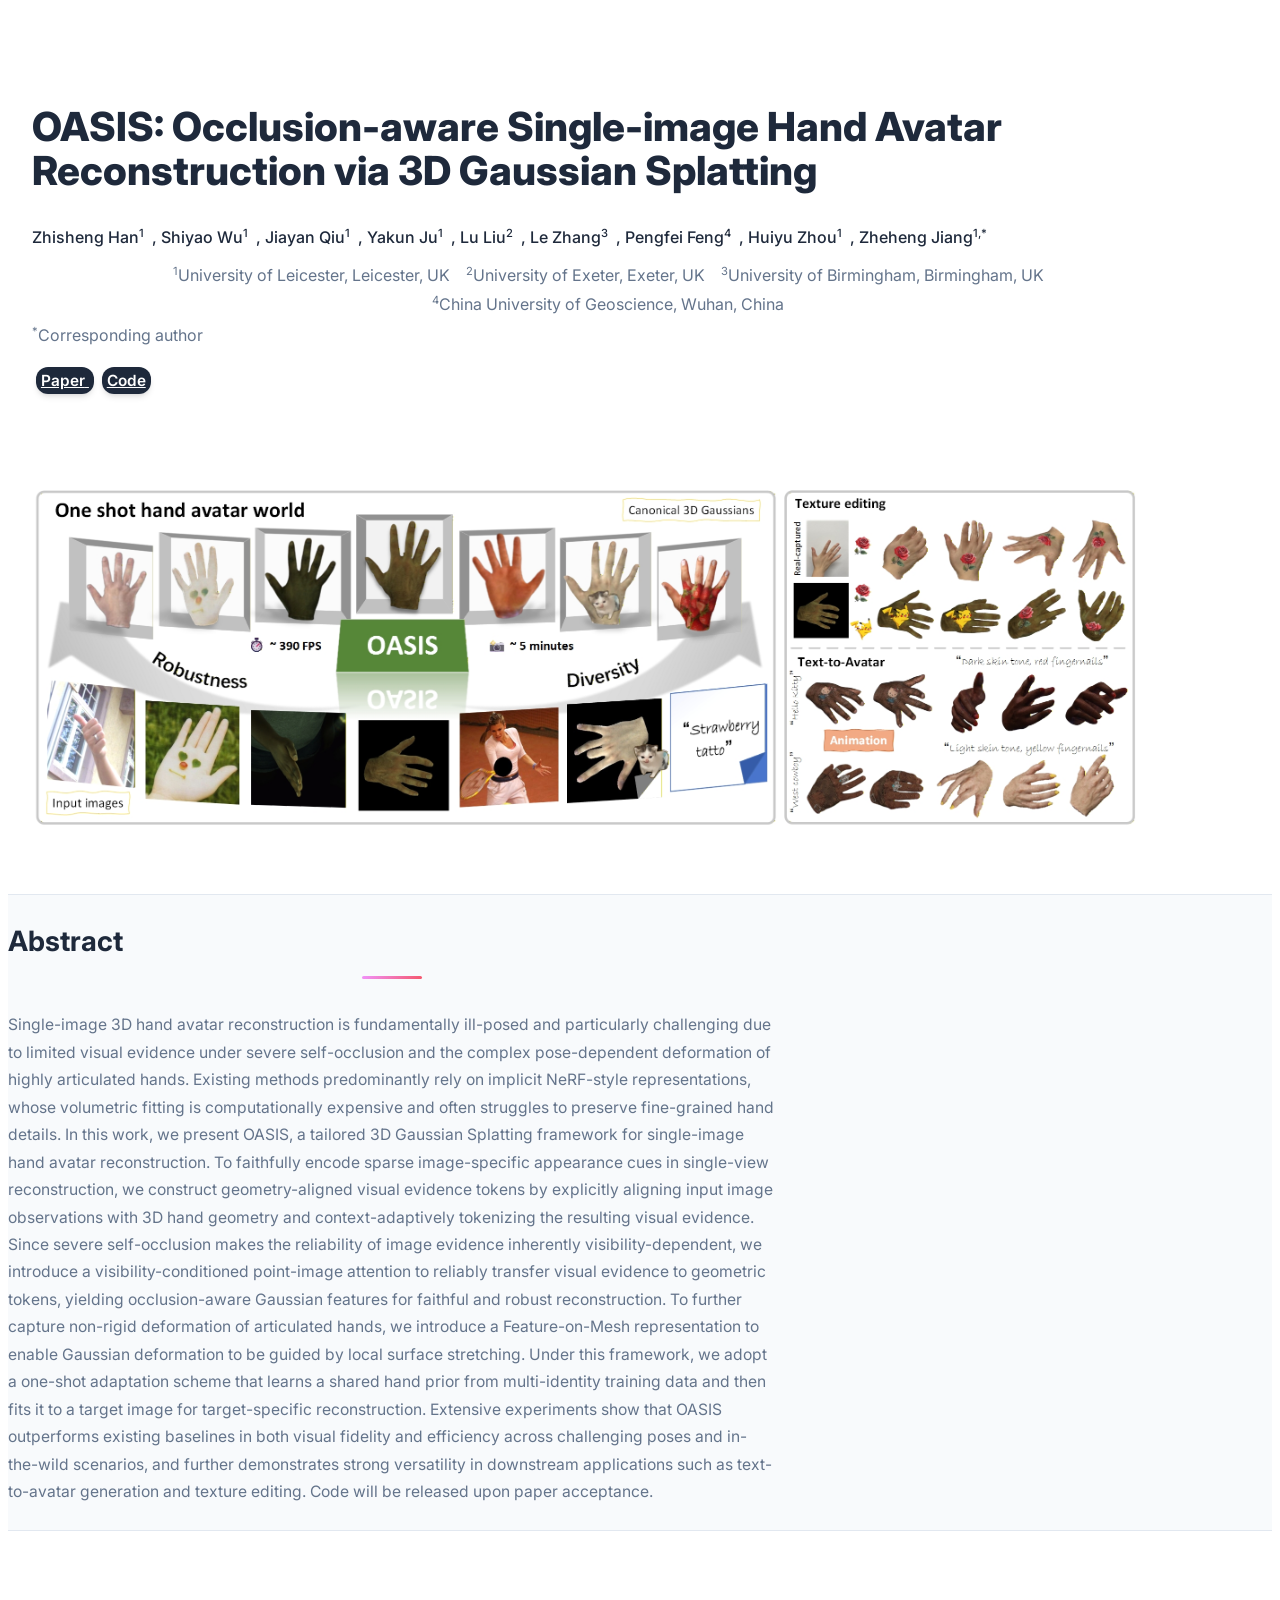
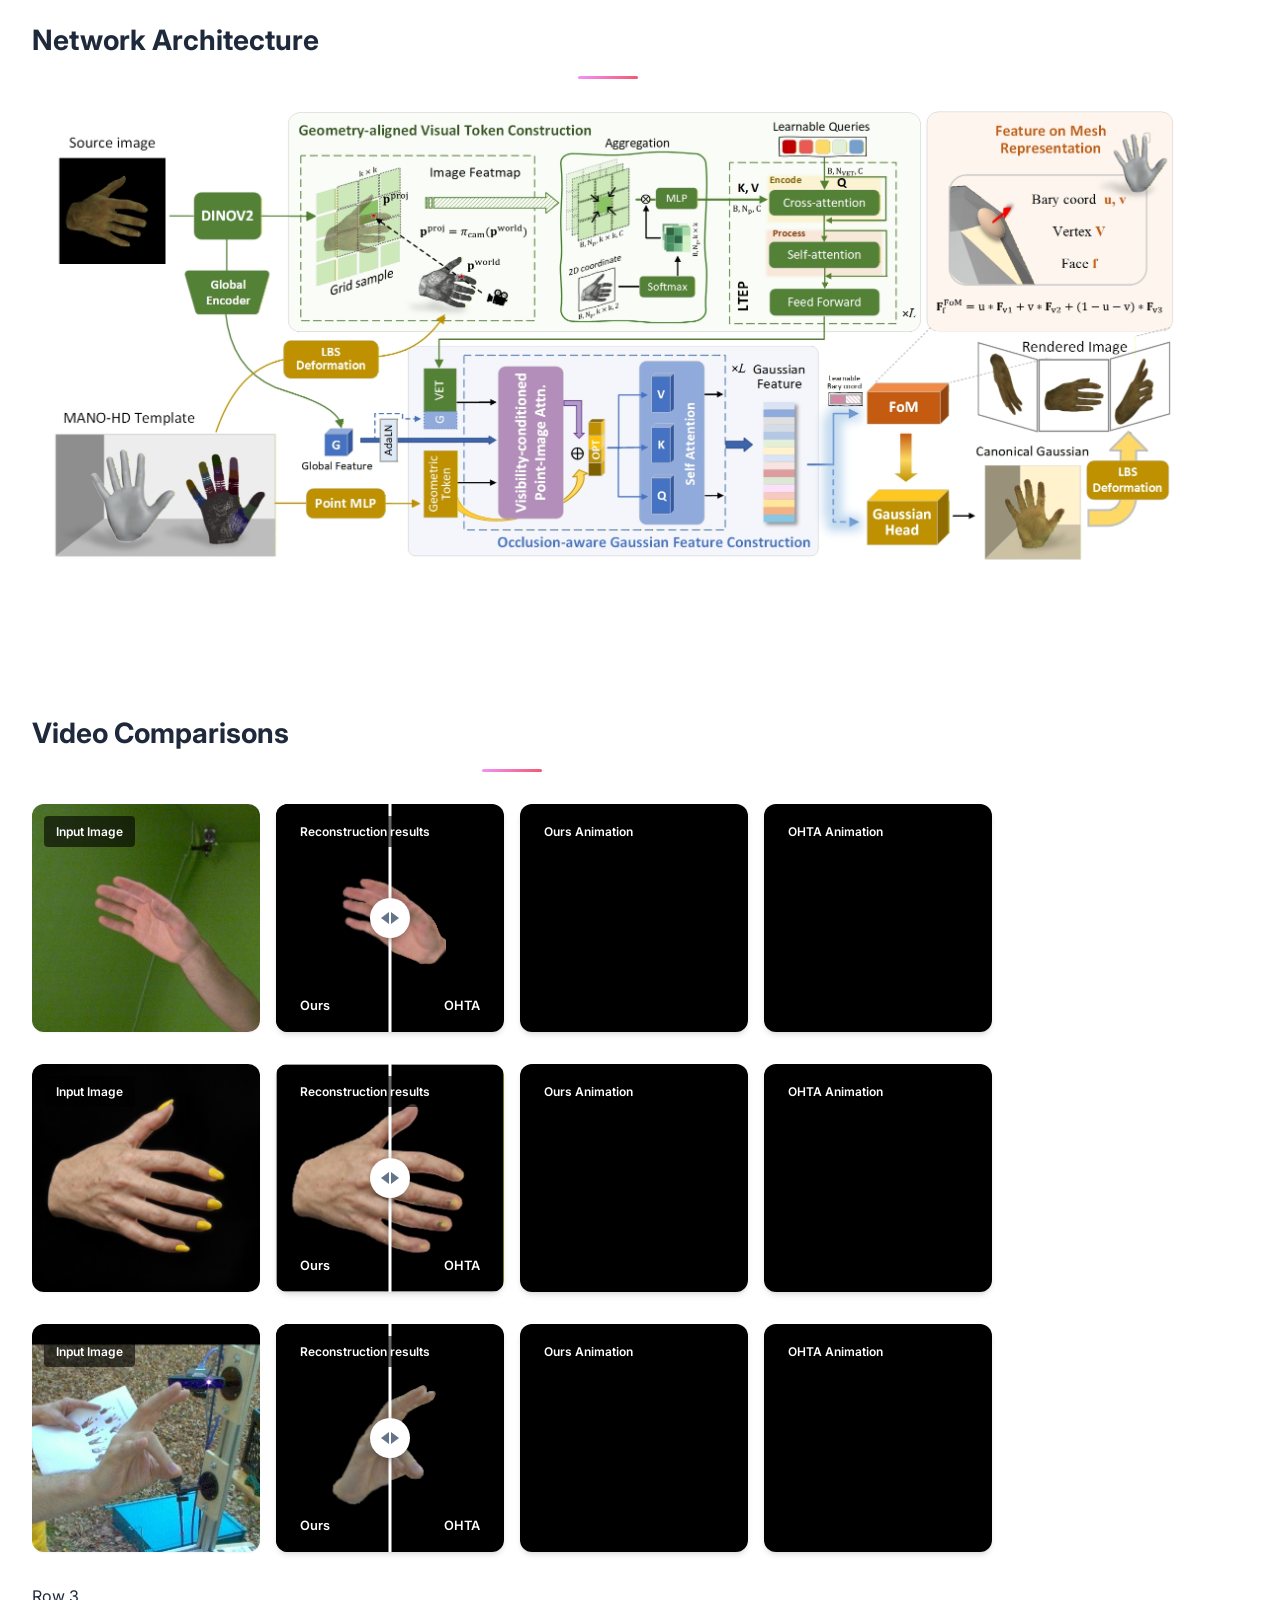
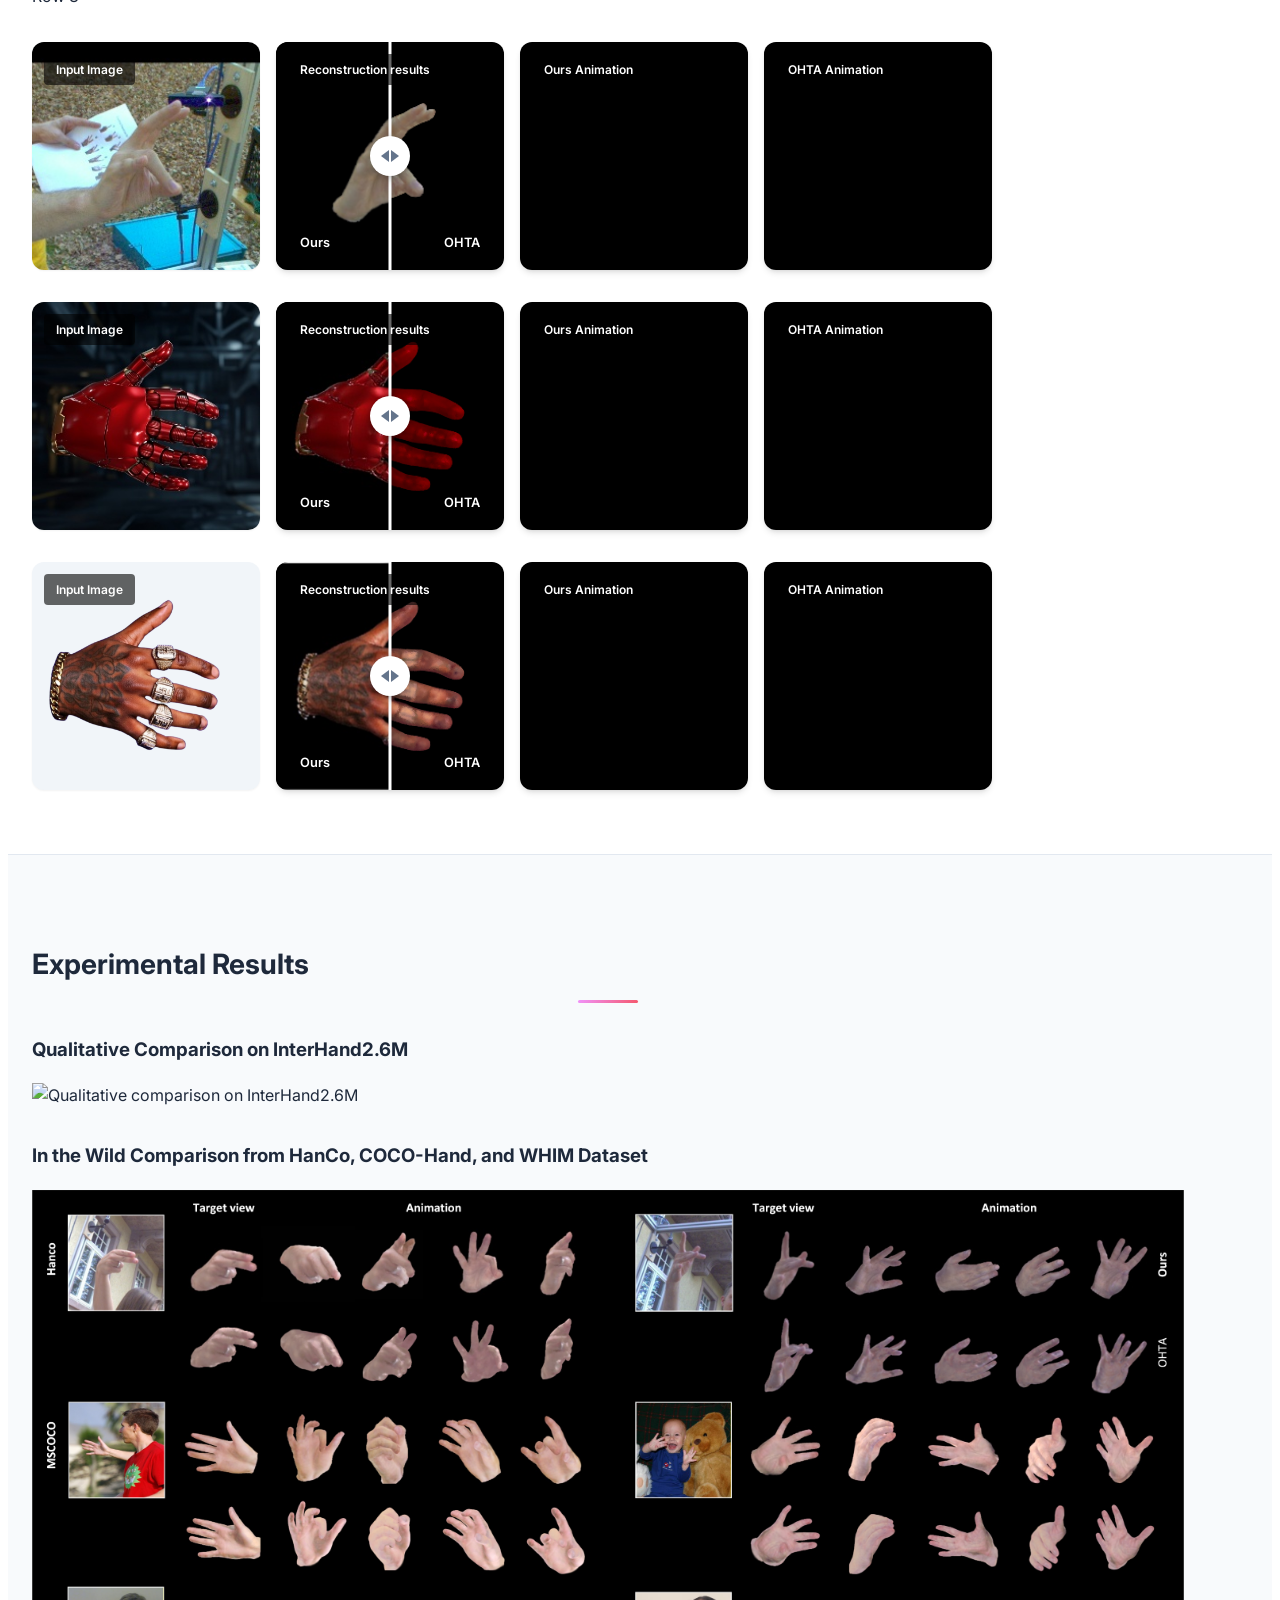
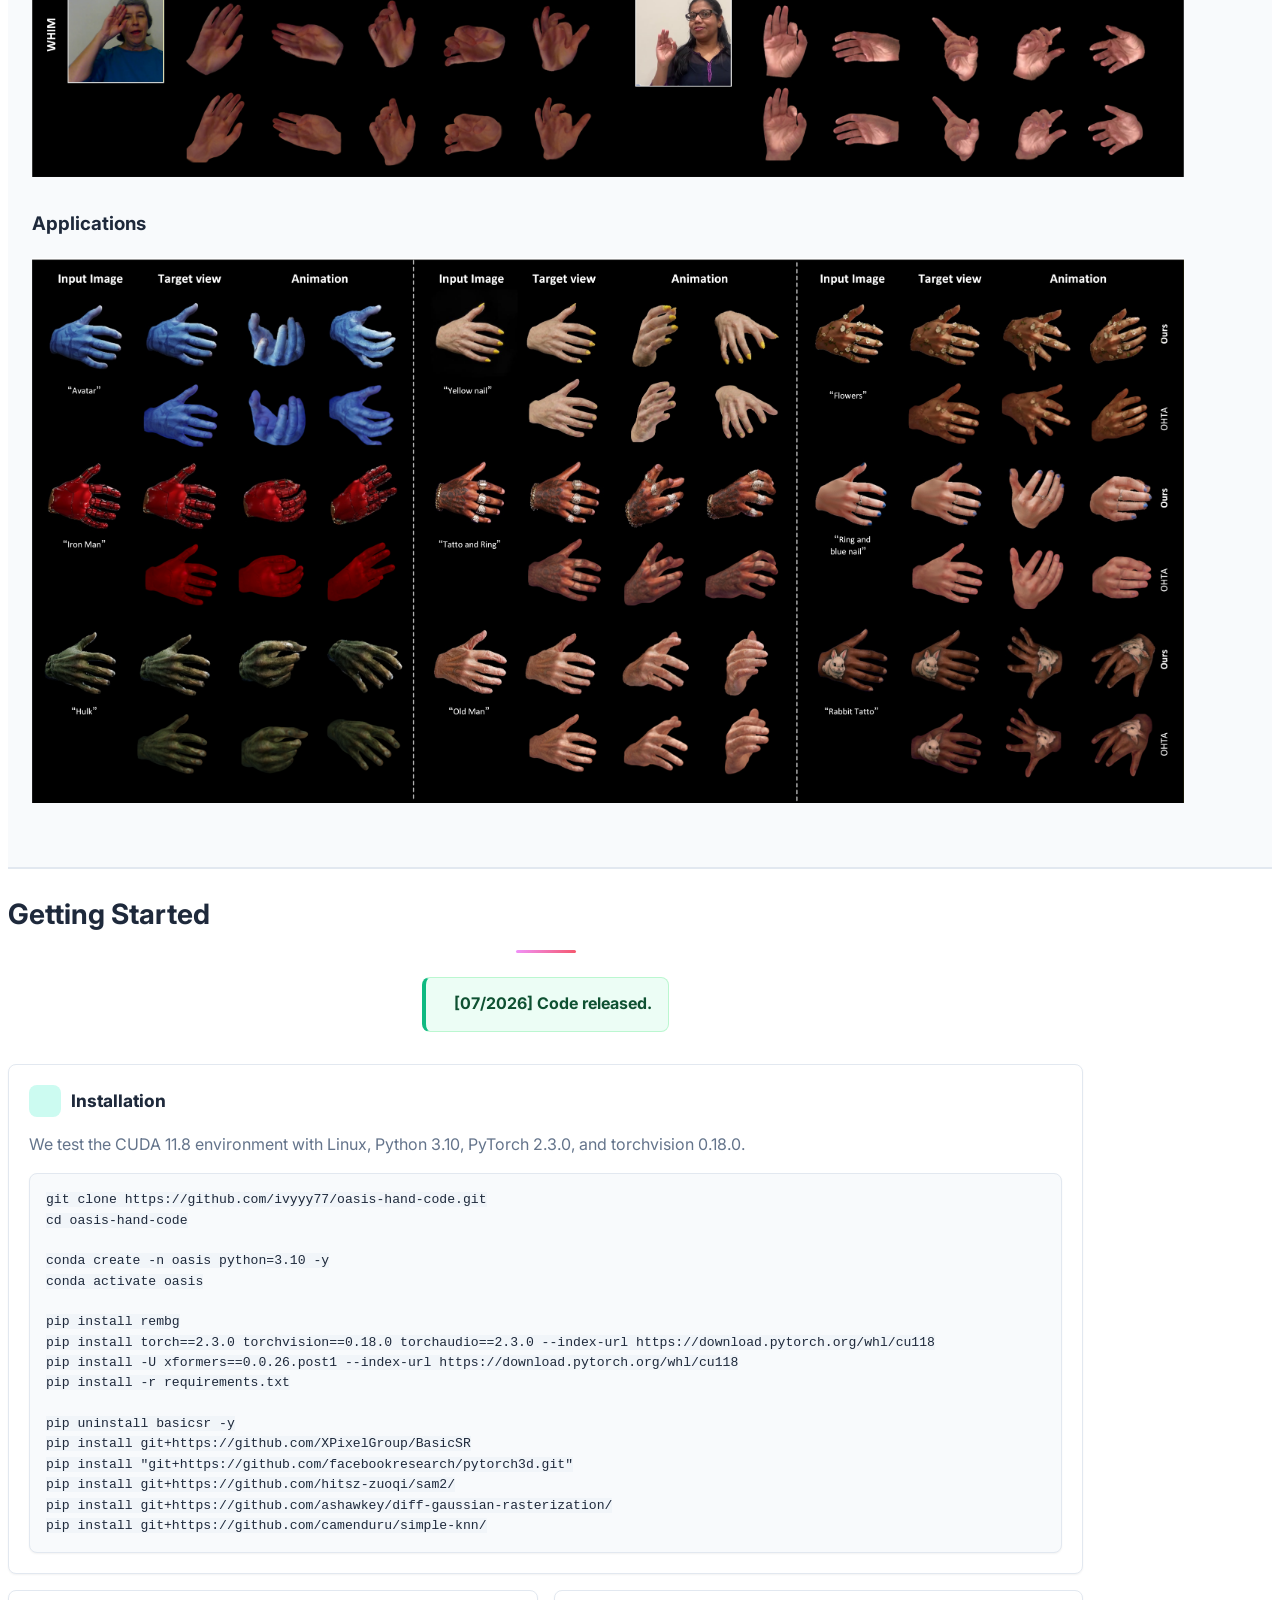
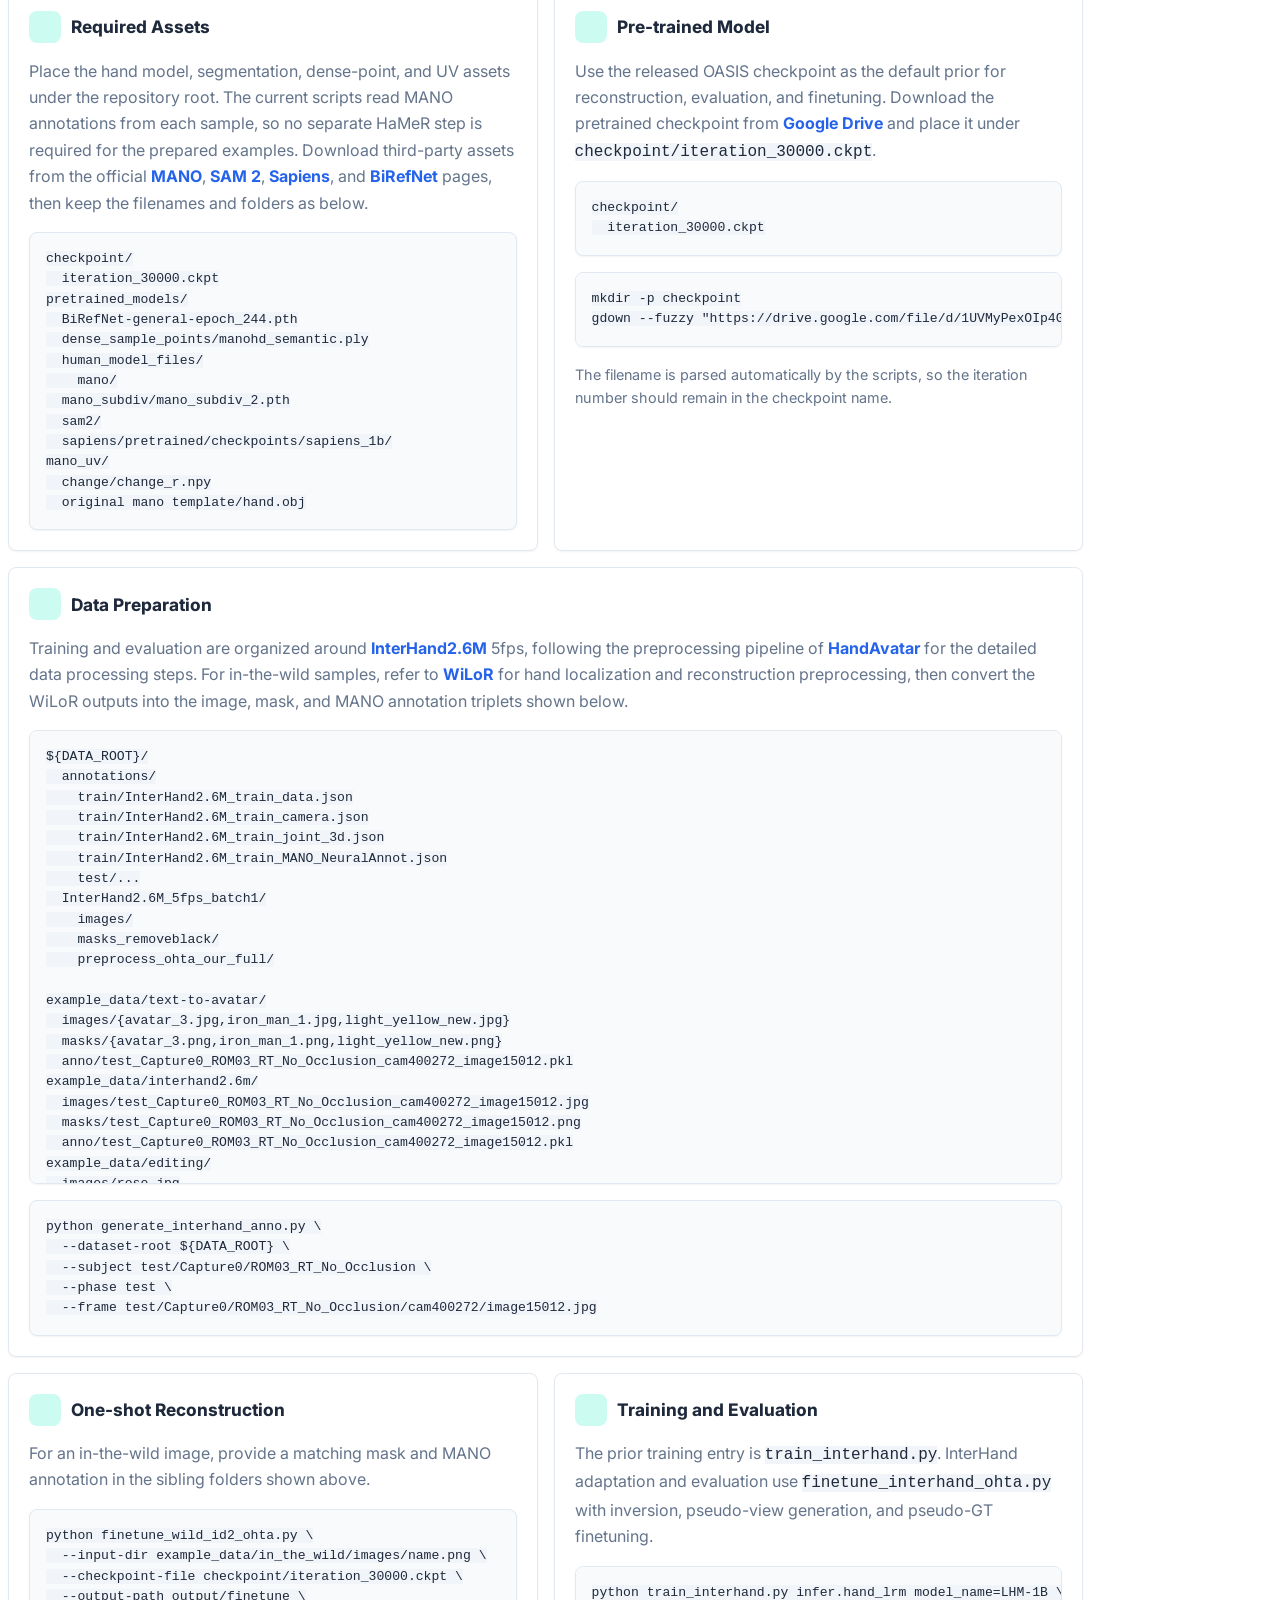
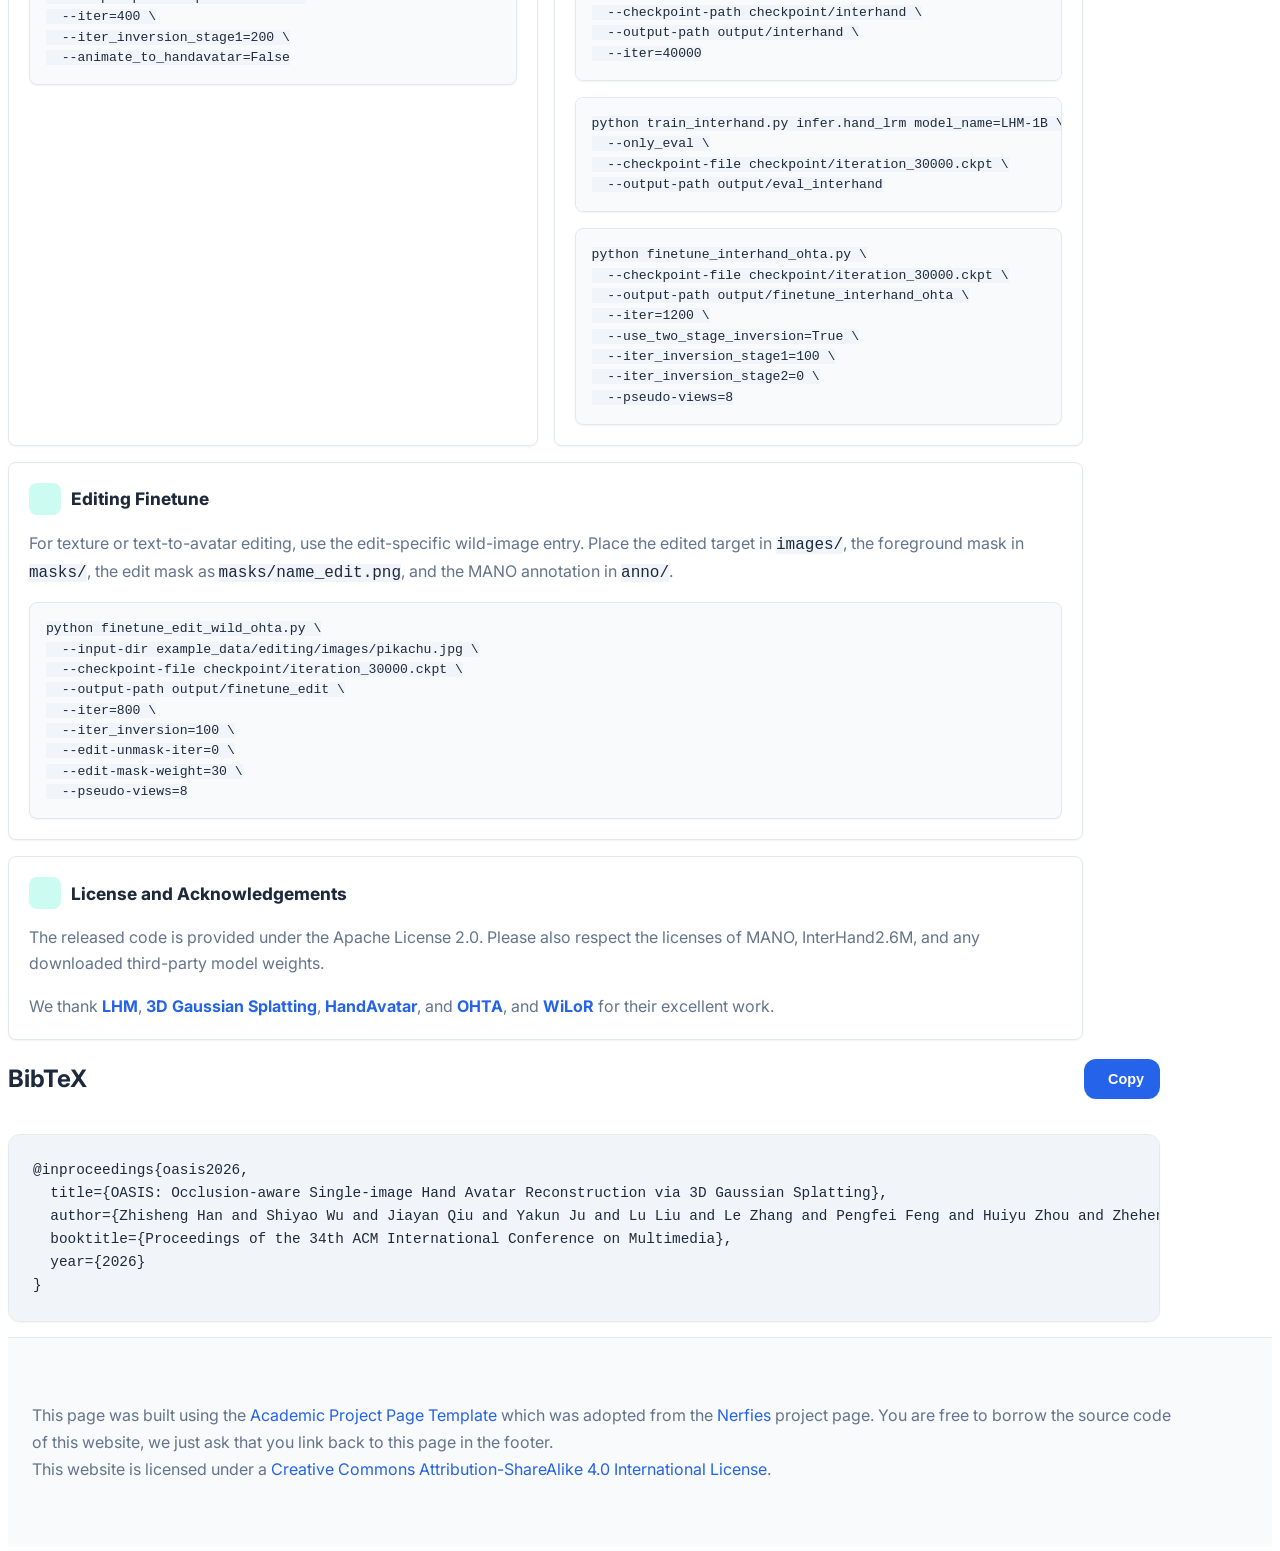
==== index.html @ 8581ce6a "Add author affiliations" ====
<!DOCTYPE html>
<html lang="en">
<head>
  <meta charset="utf-8">
  <meta name="viewport" content="width=device-width, initial-scale=1">
  
  <!-- Primary Meta Tags -->
  <meta name="title" content="OASIS: Occlusion-aware Single-image Hand Avatar Reconstruction via 3D Gaussian Splatting">
  <meta name="description" content="OASIS: A tailored 3D Gaussian Splatting framework for single-image hand avatar reconstruction with occlusion-aware Gaussian features.">
  <meta name="keywords" content="3D hand reconstruction, Gaussian splatting, hand avatar, single image, 3D reconstruction, computer vision, AI">
  <meta name="author" content="Zhisheng Han, Shiyao Wu, Jiayan Qiu, Yakun Ju, Lu Liu, Le Zhang, Pengfei Feng, Huiyu Zhou, Zheheng Jiang">
  <meta name="robots" content="index, follow">
  <meta name="language" content="English">
  
  <!-- Open Graph / Facebook -->
  <meta property="og:type" content="article">
  <!-- TODO: Replace with your institution or lab name -->
  <meta property="og:site_name" content="INSTITUTION_OR_LAB_NAME">
  <!-- TODO: Same as paper title above -->
  <meta property="og:title" content="OASIS: Occlusion-aware Single-image Hand Avatar Reconstruction via 3D Gaussian Splatting">
  <meta property="og:description" content="OASIS: A tailored 3D Gaussian Splatting framework for single-image hand avatar reconstruction with occlusion-aware Gaussian features.">
  <!-- TODO: Replace with your actual website URL -->
  <meta property="og:url" content="https://YOUR_DOMAIN.com/YOUR_PROJECT_PAGE">
  <!-- TODO: Create a 1200x630px preview image and update path -->
  <meta property="og:image" content="https://YOUR_DOMAIN.com/static/images/social_preview.png">
  <meta property="og:image:width" content="1200">
  <meta property="og:image:height" content="630">
  <meta property="og:image:alt" content="PAPER_TITLE - Research Preview">
  <meta property="article:published_time" content="2026-01-01T00:00:00.000Z">
  <meta property="article:author" content="Zhisheng Han">
  <meta property="article:section" content="Research">
  <meta property="article:tag" content="KEYWORD1">
  <meta property="article:tag" content="KEYWORD2">

  <!-- Twitter -->
  <meta name="twitter:card" content="summary_large_image">
  <!-- TODO: Replace with your lab/institution Twitter handle -->
  <meta name="twitter:site" content="@YOUR_TWITTER_HANDLE">
  <!-- TODO: Replace with first author's Twitter handle -->
  <meta name="twitter:creator" content="@AUTHOR_TWITTER_HANDLE">
  <!-- TODO: Same as paper title above -->
  <meta name="twitter:title" content="OASIS: Occlusion-aware Single-image Hand Avatar Reconstruction via 3D Gaussian Splatting">
  <meta name="twitter:description" content="OASIS: A tailored 3D Gaussian Splatting framework for single-image hand avatar reconstruction with occlusion-aware Gaussian features.">
  <!-- TODO: Same as social preview image above -->
  <meta name="twitter:image" content="https://YOUR_DOMAIN.com/static/images/social_preview.png">
  <meta name="twitter:image:alt" content="PAPER_TITLE - Research Preview">

  <!-- Academic/Research Specific -->
  <meta name="citation_title" content="OASIS: Occlusion-aware Single-image Hand Avatar Reconstruction via 3D Gaussian Splatting">
  <meta name="citation_author" content="Zhisheng Han">
  <meta name="citation_author" content="Shiyao Wu">
  <meta name="citation_author" content="Jiayan Qiu">
  <meta name="citation_author" content="Yakun Ju">
  <meta name="citation_author" content="Lu Liu">
  <meta name="citation_author" content="Le Zhang">
  <meta name="citation_author" content="Pengfei Feng">
  <meta name="citation_author" content="Huiyu Zhou">
  <meta name="citation_author" content="Zheheng Jiang">
  <meta name="citation_publication_date" content="2026">
  <meta name="citation_conference_title" content="Proceedings of the 34th ACM International Conference on Multimedia">
  <meta name="citation_pdf_url" content="https://mova-hand.github.io/MOVA/static/pdfs/OASIS_camera_ready.pdf">
  
  <!-- Additional SEO -->
  <meta name="theme-color" content="#2563eb">
  <meta name="msapplication-TileColor" content="#2563eb">
  <meta name="apple-mobile-web-app-capable" content="yes">
  <meta name="apple-mobile-web-app-status-bar-style" content="default">
  
  <!-- Preconnect for performance -->
  <link rel="preconnect" href="https://fonts.googleapis.com">
  <link rel="preconnect" href="https://fonts.gstatic.com" crossorigin>
  <link rel="preconnect" href="https://ajax.googleapis.com">
  <link rel="preconnect" href="https://documentcloud.adobe.com">
  <link rel="preconnect" href="https://cdn.jsdelivr.net">


  <title>OASIS: Occlusion-aware Single-image Hand Avatar Reconstruction via 3D Gaussian Splatting</title>
  
  <!-- Favicon and App Icons -->
  <link rel="icon" type="image/svg+xml" href="static/images/oasis.svg">
  <!-- <link rel="icon" type="image/x-icon" href="static/images/favicon.ico">
  <link rel="apple-touch-icon" href="static/images/favicon.ico"> -->
  
  <!-- Critical CSS - Load synchronously -->
  <link rel="stylesheet" href="static/css/bulma.min.css">
  <link rel="stylesheet" href="static/css/index.css">
  
  <!-- Non-critical CSS - Load asynchronously -->
  <link rel="preload" href="static/css/bulma-carousel.min.css" as="style" onload="this.onload=null;this.rel='stylesheet'">
  <link rel="preload" href="static/css/bulma-slider.min.css" as="style" onload="this.onload=null;this.rel='stylesheet'">
  <link rel="preload" href="static/css/fontawesome.all.min.css" as="style" onload="this.onload=null;this.rel='stylesheet'">
  <link rel="preload" href="https://cdn.jsdelivr.net/gh/jpswalsh/academicons@1/css/academicons.min.css" as="style" onload="this.onload=null;this.rel='stylesheet'">
  
  <!-- Fallback for browsers that don't support preload -->
  <noscript>
    <link rel="stylesheet" href="static/css/bulma-carousel.min.css">
    <link rel="stylesheet" href="static/css/bulma-slider.min.css">
    <link rel="stylesheet" href="static/css/fontawesome.all.min.css">
    <link rel="stylesheet" href="https://cdn.jsdelivr.net/gh/jpswalsh/academicons@1/css/academicons.min.css">
  </noscript>
  
  <!-- Fonts - Optimized loading -->
  <link href="https://fonts.googleapis.com/css2?family=Inter:wght@400;500;600;700;800&display=swap" rel="stylesheet">
  
  <!-- Defer non-critical JavaScript -->
  <script defer src="https://ajax.googleapis.com/ajax/libs/jquery/3.5.1/jquery.min.js"></script>
  <script defer src="https://documentcloud.adobe.com/view-sdk/main.js"></script>
  <script defer src="static/js/fontawesome.all.min.js"></script>
  <script defer src="static/js/bulma-carousel.min.js"></script>
  <script defer src="static/js/bulma-slider.min.js"></script>
  <script defer src="static/js/index.js"></script>
  
  <!-- Structured Data for Academic Papers -->
  <script type="application/ld+json">
  {
    "@context": "https://schema.org",
    "@type": "ScholarlyArticle",
    "headline": "OASIS: Occlusion-aware Single-image Hand Avatar Reconstruction via 3D Gaussian Splatting",
    "description": "A tailored 3D Gaussian Splatting framework for single-image hand avatar reconstruction with occlusion-aware Gaussian features.",
    "author": [
      {"@type": "Person", "name": "Zhisheng Han", "affiliation": {"@type": "Organization", "name": "University of Leicester"}},
      {"@type": "Person", "name": "Shiyao Wu", "affiliation": {"@type": "Organization", "name": "University of Leicester"}},
      {"@type": "Person", "name": "Jiayan Qiu", "affiliation": {"@type": "Organization", "name": "University of Leicester"}},
      {"@type": "Person", "name": "Yakun Ju", "affiliation": {"@type": "Organization", "name": "University of Leicester"}},
      {"@type": "Person", "name": "Lu Liu", "affiliation": {"@type": "Organization", "name": "University of Exeter"}},
      {"@type": "Person", "name": "Le Zhang", "affiliation": {"@type": "Organization", "name": "University of Birmingham"}},
      {"@type": "Person", "name": "Pengfei Feng", "affiliation": {"@type": "Organization", "name": "China University of Geoscience"}},
      {"@type": "Person", "name": "Huiyu Zhou", "affiliation": {"@type": "Organization", "name": "University of Leicester"}},
      {"@type": "Person", "name": "Zheheng Jiang", "affiliation": {"@type": "Organization", "name": "University of Leicester"}}
    ],
    "datePublished": "2026-01-01",
    "publisher": {
      "@type": "Organization",
      "name": "ACM Multimedia 2026"
    },
    "url": "https://YOUR_DOMAIN.com/YOUR_PROJECT_PAGE",
    "image": "https://YOUR_DOMAIN.com/static/images/social_preview.png",
    "keywords": ["KEYWORD1", "KEYWORD2", "KEYWORD3", "machine learning", "computer vision"],
    "abstract": "Single-image 3D hand avatar reconstruction is fundamentally ill-posed and particularly challenging due to limited visual evidence under severe self-occlusion and the complex pose-dependent deformation of highly articulated hands. Existing methods predominantly rely on implicit NeRF-style representations, whose volumetric fitting is computationally expensive and often struggles to preserve fine-grained hand details. In this work, we present OASIS, a tailored 3D Gaussian Splatting framework for single-image hand avatar reconstruction. To faithfully encode sparse image-specific appearance cues in single-view reconstruction, we construct geometry-aligned visual evidence tokens by explicitly aligning input image observations with 3D hand geometry and context-adaptively tokenizing the resulting visual evidence. Since severe self-occlusion makes the reliability of image evidence inherently visibility-dependent, we introduce a visibility-conditioned point-image attention to reliably transfer visual evidence to geometric tokens, yielding occlusion-aware Gaussian features for faithful and robust reconstruction. To further capture non-rigid deformation of articulated hands, we introduce a Feature-on-Mesh representation to enable Gaussian deformation to be guided by local surface stretching. Under this framework, we adopt a one-shot adaptation scheme that learns a shared hand prior from multi-identity training data and then fits it to a target image for target-specific reconstruction. Extensive experiments show that OASIS outperforms existing baselines in both visual fidelity and efficiency across challenging poses and in-the-wild scenarios, and further demonstrates strong versatility in downstream applications such as text-to-avatar generation and texture editing. Code will be released upon.",
    "citation": "@inproceedings{oasis2026, title={OASIS: Occlusion-aware Single-image Hand Avatar Reconstruction via 3D Gaussian Splatting}, author={Zhisheng Han and Shiyao Wu and Jiayan Qiu and Yakun Ju and Lu Liu and Le Zhang and Pengfei Feng and Huiyu Zhou and Zheheng Jiang}, booktitle={Proceedings of the 34th ACM International Conference on Multimedia}, year={2026}}",
    "isAccessibleForFree": true,
    "license": "https://creativecommons.org/licenses/by/4.0/",
    "mainEntity": {
      "@type": "WebPage",
      "@id": "https://YOUR_DOMAIN.com/YOUR_PROJECT_PAGE"
    },
    "about": [
      {
        "@type": "Thing",
        "name": "RESEARCH_AREA_1"
      },
      {
        "@type": "Thing", 
        "name": "RESEARCH_AREA_2"
      }
    ]
  }
  </script>
  
  <!-- Website/Organization Structured Data -->
  <script type="application/ld+json">
  {
    "@context": "https://schema.org",
    "@type": "Organization",
    "name": "INSTITUTION_OR_LAB_NAME",
    "url": "https://YOUR_INSTITUTION_WEBSITE.com",
    "logo": "https://YOUR_DOMAIN.com/static/images/oasis.svg",
    "sameAs": [
      "https://twitter.com/YOUR_TWITTER_HANDLE",
      "https://github.com/YOUR_GITHUB_USERNAME"
    ]
  }
  </script>
</head>
<body>


  <!-- Scroll to Top Button -->
  <button class="scroll-to-top" onclick="scrollToTop()" title="Scroll to top" aria-label="Scroll to top">
    <i class="fas fa-chevron-up"></i>
  </button>

  <main id="main-content">
  <section class="hero">
    <div class="hero-body">
      <div class="container is-max-desktop">
        <div class="columns is-centered">
          <div class="column has-text-centered">
            <!-- TODO: Replace with your paper title -->
            <h1 class="title is-1 publication-title">OASIS: Occlusion-aware Single-image Hand Avatar Reconstruction via 3D Gaussian Splatting</h1>
            <div class="is-size-5 publication-authors">
              <span class="author-block">Zhisheng Han<sup>1</sup></span>,
              <span class="author-block">Shiyao Wu<sup>1</sup></span>,
              <span class="author-block">Jiayan Qiu<sup>1</sup></span>,
              <span class="author-block">Yakun Ju<sup>1</sup></span>,
              <span class="author-block">Lu Liu<sup>2</sup></span>,
              <span class="author-block">Le Zhang<sup>3</sup></span>,
              <span class="author-block">Pengfei Feng<sup>4</sup></span>,
              <span class="author-block">Huiyu Zhou<sup>1</sup></span>,
              <span class="author-block">Zheheng Jiang<sup>1,*</sup></span>
            </div>
            <div class="is-size-6 publication-affiliations">
              <span><sup>1</sup>University of Leicester, Leicester, UK</span>
              <span><sup>2</sup>University of Exeter, Exeter, UK</span>
              <span><sup>3</sup>University of Birmingham, Birmingham, UK</span>
              <span><sup>4</sup>China University of Geoscience, Wuhan, China</span>
            </div>
            <div class="is-size-6 publication-corresponding">
              <span><sup>*</sup>Corresponding author</span>
            </div>

                  <div class="column has-text-centered">
                    <div class="publication-links">
                      <span class="link-block">
                        <a href="static/pdfs/OASIS_camera_ready.pdf" target="_blank"
                        class="external-link button is-normal is-rounded is-dark">
                        <span class="icon">
                          <i class="fas fa-file-pdf"></i>
                        </span>
                        <span>Paper</span>
                      </a>
                    </span>

                  <span class="link-block">
                    <a href="https://github.com/ivyyy77/oasis-hand-code" target="_blank"
                    class="external-link button is-normal is-rounded is-dark">
                    <span class="icon">
                      <i class="fab fa-github"></i>
                    </span>
                    <span>Code</span>
                  </a>
                </span>
            </div>
          </div>
        </div>
      </div>
    </div>
  </div>
</section>


<!-- Teaser image -->
<section class="hero teaser">
  <div class="container" style="max-width:1400px;">
    <div class="hero-body">
      <img src="static/images/teaser.jpg" alt="OASIS teaser" style="width:100%; height:auto; display:block;">
    </div>
  </div>
</section>
<!-- End teaser image -->

<!-- Paper abstract -->
<section class="section hero is-light">
  <div class="container is-max-desktop">
    <div class="columns is-centered has-text-centered">
      <div class="column is-four-fifths">
        <h2 class="title is-3">Abstract</h2>
        <div class="content has-text-justified">
          <p>
            Single-image 3D hand avatar reconstruction is fundamentally ill-posed and particularly challenging due to limited visual evidence under severe self-occlusion and the complex pose-dependent deformation of highly articulated hands. Existing methods predominantly rely on implicit NeRF-style representations, whose volumetric fitting is computationally expensive and often struggles to preserve fine-grained hand details. In this work, we present OASIS, a tailored 3D Gaussian Splatting framework for single-image hand avatar reconstruction. To faithfully encode sparse image-specific appearance cues in single-view reconstruction, we construct geometry-aligned visual evidence tokens by explicitly aligning input image observations with 3D hand geometry and context-adaptively tokenizing the resulting visual evidence. Since severe self-occlusion makes the reliability of image evidence inherently visibility-dependent, we introduce a visibility-conditioned point-image attention to reliably transfer visual evidence to geometric tokens, yielding occlusion-aware Gaussian features for faithful and robust reconstruction. To further capture non-rigid deformation of articulated hands, we introduce a Feature-on-Mesh representation to enable Gaussian deformation to be guided by local surface stretching. Under this framework, we adopt a one-shot adaptation scheme that learns a shared hand prior from multi-identity training data and then fits it to a target image for target-specific reconstruction. Extensive experiments show that OASIS outperforms existing baselines in both visual fidelity and efficiency across challenging poses and in-the-wild scenarios, and further demonstrates strong versatility in downstream applications such as text-to-avatar generation and texture editing. Code will be released upon paper acceptance.
          </p>
        </div>
      </div>
    </div>
  </div>
</section>
<!-- End paper abstract -->

<section class="hero is-small">
  <div class="hero-body">
    <div class="container" style="max-width:1400px;">
      <h2 class="title is-3">Network Architecture</h2>
      <img src="static/images/main.jpg" alt="Network Architecture" style="width:100%; height:auto; display:block;">
    </div>
  </div>
</section>


<!-- Video comparisons -->
<section class="hero is-small video-comparisons-section">
  <div class="hero-body">
    <div class="container">
      <h2 class="title is-3">Video Comparisons</h2>
      <div class="video-demo-rows">
        <!-- Row 1 -->
        <div class="video-demo-row">
          <div class="video-demo-image">
            <img src="static/images/carousel1.jpg" alt="Input Image 1" style="width:100%; height:100%; object-fit:cover; display:block;">
            <span class="video-demo-label-image">Input Image</span>
          </div>
          <div class="comparison-slider video-demo-compare">
            <img class="comp-img-bottom" src="static/images/carousel1-ohta.png" alt="Ours Preview 1">
            <div class="comp-img-top-wrapper">
              <img src="static/images/carousel1-ours.png" alt="OHTA Preview 1">
            </div>
            <div class="comp-divider"></div>
            <div class="comp-handle"></div>
            <span class="comp-label comp-label-left">Ours</span>
            <span class="comp-label comp-label-right">OHTA</span>
            <span class="video-demo-label-image">Reconstruction results</span>
          </div>
          <div class="video-demo-single-video">
            <video autoplay muted loop playsinline preload="metadata" style="width:100%; height:100%; object-fit:cover;">
              <source src="static/videos/carousel1-ours.mp4" type="video/mp4">
            </video>
            <span class="video-demo-label-video">Ours Animation</span>
          </div>
          <div class="video-demo-single-video">
            <video autoplay muted loop playsinline preload="metadata" style="width:100%; height:100%; object-fit:cover;">
              <source src="static/videos/carousel1-ohta.mp4" type="video/mp4">
            </video>
            <span class="video-demo-label-video">OHTA Animation</span>
          </div>
        </div>
        <!-- Row 2 -->
        <div class="video-demo-row">
          <div class="video-demo-image">
            <img src="static/images/carousel3.jpg" alt="Input Image 2" style="width:100%; height:100%; object-fit:cover; display:block;">
            <span class="video-demo-label-image">Input Image</span>
          </div>
          <div class="comparison-slider video-demo-compare">
            <img class="comp-img-bottom" src="static/images/carousel3-ohta.jpg" alt="OHTA Preview 2">
            <div class="comp-img-top-wrapper">
              <img src="static/images/carousel3-ours.jpg" alt="Ours Preview 2">
            </div>
            <div class="comp-divider"></div>
            <div class="comp-handle"></div>
            <span class="comp-label comp-label-left">Ours</span>
            <span class="comp-label comp-label-right">OHTA</span>
            <span class="video-demo-label-image">Reconstruction results</span>
          </div>
          <div class="video-demo-single-video">
            <video autoplay muted loop playsinline preload="metadata" style="width:100%; height:100%; object-fit:cover;">
              <source src="static/videos/carousel3-ours.mp4" type="video/mp4">
            </video>
            <span class="video-demo-label-video">Ours Animation</span>
          </div>
          <div class="video-demo-single-video">
            <video autoplay muted loop playsinline preload="metadata" style="width:100%; height:100%; object-fit:cover;">
              <source src="static/videos/carousel3-ohta.mp4" type="video/mp4">
            </video>
            <span class="video-demo-label-video">OHTA Animation</span>
          </div>
        </div>
        <!-- Row 3 -->
        <div class="video-demo-row">
          <div class="video-demo-image">
            <img src="static/images/carousel6.jpg" alt="Input Image 3" style="width:100%; height:100%; object-fit:cover; display:block;">
            <span class="video-demo-label-image">Input Image</span>
          </div>
          <div class="comparison-slider video-demo-compare">
            <img class="comp-img-bottom" src="static/images/carousel6-ohta.png" alt="Ours Preview 3">
            <div class="comp-img-top-wrapper">
              <img src="static/images/carousel6-ours.png" alt="OHTA Preview 3">
            </div>
            <div class="comp-divider"></div>
            <div class="comp-handle"></div>
            <span class="comp-label comp-label-left">Ours</span>
            <span class="comp-label comp-label-right">OHTA</span>
            <span class="video-demo-label-image">Reconstruction results</span>
          </div>
          <div class="video-demo-single-video">
            <video autoplay muted loop playsinline preload="metadata" style="width:100%; height:100%; object-fit:cover;">
              <source src="static/videos/carousel6-ours.mp4" type="video/mp4">
            </video>
            <span class="video-demo-label-video">Ours Animation</span>
          </div>
          <div class="video-demo-single-video">
            <video autoplay muted loop playsinline preload="metadata" style="width:100%; height:100%; object-fit:cover;">
              <source src="static/videos/carousel6-ohta.mp4" type="video/mp4">
            </video>
            <span class="video-demo-label-video">OHTA Animation</span>
          </div>
        </div>

        Row 3
        <div class="video-demo-row">
          <div class="video-demo-image">
            <img src="static/images/carousel6.jpg" alt="Input Image 3" style="width:100%; height:100%; object-fit:cover; display:block;">
            <span class="video-demo-label-image">Input Image</span>
          </div>
          <div class="comparison-slider video-demo-compare">
            <img class="comp-img-bottom" src="static/images/carousel6-ohta.png" alt="Ours Preview 3">
            <div class="comp-img-top-wrapper">
              <img src="static/images/carousel6-ours.png" alt="OHTA Preview 3">
            </div>
            <div class="comp-divider"></div>
            <div class="comp-handle"></div>
            <span class="comp-label comp-label-left">Ours</span>
            <span class="comp-label comp-label-right">OHTA</span>
            <span class="video-demo-label-image">Reconstruction results</span>
          </div>
          <div class="video-demo-single-video">
            <video autoplay muted loop playsinline preload="metadata" style="width:100%; height:100%; object-fit:cover;">
              <source src="static/videos/carousel5-ours.mp4" type="video/mp4">
            </video>
            <span class="video-demo-label-video">Ours Animation</span>
          </div>
          <div class="video-demo-single-video">
            <video autoplay muted loop playsinline preload="metadata" style="width:100%; height:100%; object-fit:cover;">
              <source src="static/videos/carousel5-ohta.mp4" type="video/mp4">
            </video>
            <span class="video-demo-label-video">OHTA Animation</span>
          </div>
        </div>

        <!-- Row 3 -->
        <div class="video-demo-row">
          <div class="video-demo-image">
            <img src="static/images/carousel2.jpg" alt="Input Image 3" style="width:100%; height:100%; object-fit:cover; display:block;">
            <span class="video-demo-label-image">Input Image</span>
          </div>
          <div class="comparison-slider video-demo-compare">
            <img class="comp-img-bottom" src="static/images/carousel2-ohta.png" alt="Ours Preview 3">
            <div class="comp-img-top-wrapper">
              <img src="static/images/carousel2-ours.jpg" alt="OHTA Preview 3">
            </div>
            <div class="comp-divider"></div>
            <div class="comp-handle"></div>
            <span class="comp-label comp-label-left">Ours</span>
            <span class="comp-label comp-label-right">OHTA</span>
            <span class="video-demo-label-image">Reconstruction results</span>
          </div>
          <div class="video-demo-single-video">
            <video autoplay muted loop playsinline preload="metadata" style="width:100%; height:100%; object-fit:cover;">
              <source src="static/videos/carousel2-ours.mp4" type="video/mp4">
            </video>
            <span class="video-demo-label-video">Ours Animation</span>
          </div>
          <div class="video-demo-single-video">
            <video autoplay muted loop playsinline preload="metadata" style="width:100%; height:100%; object-fit:cover;">
              <source src="static/videos/carousel2-ohta.mp4" type="video/mp4">
            </video>
            <span class="video-demo-label-video">OHTA Animation</span>
          </div>
        </div>
        <!-- Row 4 -->
        <div class="video-demo-row">
          <div class="video-demo-image">
            <img src="static/images/carousel4.png" alt="Input Image 4" style="width:100%; height:100%; object-fit:cover; display:block;">
            <span class="video-demo-label-image">Input Image</span>
          </div>
          <div class="comparison-slider video-demo-compare">
            <img class="comp-img-bottom" src="static/images/carousel4-ohta.png" alt="Ours Preview 4">
            <div class="comp-img-top-wrapper">
              <img src="static/images/carousel4-ours.png" alt="OHTA Preview 4">
            </div>
            <div class="comp-divider"></div>
            <div class="comp-handle"></div>
            <span class="comp-label comp-label-left">Ours</span>
            <span class="comp-label comp-label-right">OHTA</span>
            <span class="video-demo-label-image">Reconstruction results</span>
          </div>
          <div class="video-demo-single-video">
            <video autoplay muted loop playsinline preload="metadata" style="width:100%; height:100%; object-fit:cover;">
              <source src="static/videos/carousel4-ours.mp4" type="video/mp4">
            </video>
            <span class="video-demo-label-video">Ours Animation</span>
          </div>
          <div class="video-demo-single-video">
            <video autoplay muted loop playsinline preload="metadata" style="width:100%; height:100%; object-fit:cover;">
              <source src="static/videos/carousel4-ohta.mp4" type="video/mp4">
            </video>
            <span class="video-demo-label-video">OHTA Animation</span>
          </div>
        </div>
      </div>
    </div>
  </div>
</section>



<!-- Experimental Results -->
<section class="hero is-small is-light">
  <div class="hero-body">
    <div class="container">
      <h2 class="title is-3">Experimental Results</h2>

      <h3 class="title is-4">Qualitative Comparison on InterHand2.6M</h3>
      <img src="static/images/interhand_exp_final_2.png" alt="Qualitative comparison on InterHand2.6M" style="width:100%; height:auto; display:block; margin-bottom:2rem;">

      <h3 class="title is-4">In the Wild Comparison from HanCo, COCO-Hand, and WHIM Dataset</h3>
      <img src="static/images/in-the-wild-2.jpg" alt="In the wild comparison" style="width:100%; height:auto; display:block; margin-bottom:2rem;">

      <h3 class="title is-4">Applications</h3>
      <img src="static/images/app.jpg" alt="Applications" style="width:100%; height:auto; display:block;">
    </div>
  </div>
</section>
<!-- End Experimental Results -->


<!-- Getting Started -->
<section class="section getting-started-section" id="getting-started">
  <div class="container">
    <h2 class="title is-3">Getting Started</h2>

    <div class="instruction-update">
      <span class="instruction-update-icon"><i class="fas fa-code-branch"></i></span>
      <span>[07/2026] Code released.</span>
    </div>

    <div class="instruction-grid">
      <article class="instruction-card instruction-card-wide">
        <h3><span class="instruction-icon"><i class="fas fa-terminal"></i></span>Installation</h3>
        <p>
          We test the CUDA 11.8 environment with Linux, Python 3.10, PyTorch 2.3.0, and torchvision 0.18.0.
        </p>
        <pre><code>git clone https://github.com/ivyyy77/oasis-hand-code.git
cd oasis-hand-code

conda create -n oasis python=3.10 -y
conda activate oasis

pip install rembg
pip install torch==2.3.0 torchvision==0.18.0 torchaudio==2.3.0 --index-url https://download.pytorch.org/whl/cu118
pip install -U xformers==0.0.26.post1 --index-url https://download.pytorch.org/whl/cu118
pip install -r requirements.txt

pip uninstall basicsr -y
pip install git+https://github.com/XPixelGroup/BasicSR
pip install "git+https://github.com/facebookresearch/pytorch3d.git"
pip install git+https://github.com/hitsz-zuoqi/sam2/
pip install git+https://github.com/ashawkey/diff-gaussian-rasterization/
pip install git+https://github.com/camenduru/simple-knn/</code></pre>
      </article>

      <article class="instruction-card">
        <h3><span class="instruction-icon"><i class="fas fa-cubes"></i></span>Required Assets</h3>
        <p>
          Place the hand model, segmentation, dense-point, and UV assets under the repository root.
          The current scripts read MANO annotations from each sample, so no separate HaMeR step is required for the prepared examples.
          Download third-party assets from the official
          <a href="https://mano.is.tue.mpg.de/" target="_blank">MANO</a>,
          <a href="https://github.com/facebookresearch/sam2" target="_blank">SAM 2</a>,
          <a href="https://github.com/facebookresearch/sapiens" target="_blank">Sapiens</a>, and
          <a href="https://github.com/ZhengPeng7/BiRefNet" target="_blank">BiRefNet</a>
          pages, then keep the filenames and folders as below.
        </p>
        <pre><code>checkpoint/
  iteration_30000.ckpt
pretrained_models/
  BiRefNet-general-epoch_244.pth
  dense_sample_points/manohd_semantic.ply
  human_model_files/
    mano/
  mano_subdiv/mano_subdiv_2.pth
  sam2/
  sapiens/pretrained/checkpoints/sapiens_1b/
mano_uv/
  change/change_r.npy
  original mano template/hand.obj</code></pre>
      </article>

      <article class="instruction-card">
        <h3><span class="instruction-icon"><i class="fas fa-download"></i></span>Pre-trained Model</h3>
        <p>
          Use the released OASIS checkpoint as the default prior for reconstruction, evaluation, and finetuning.
          Download the pretrained checkpoint from
          <a href="https://drive.google.com/file/d/1UVMyPexOIp4GT0We31dW5kTJjEd7Wcdw/view?usp=drive_link" target="_blank">Google Drive</a>
          and place it under <code>checkpoint/iteration_30000.ckpt</code>.
        </p>
        <pre><code>checkpoint/
  iteration_30000.ckpt</code></pre>
        <pre><code>mkdir -p checkpoint
gdown --fuzzy "https://drive.google.com/file/d/1UVMyPexOIp4GT0We31dW5kTJjEd7Wcdw/view?usp=drive_link" -O checkpoint/iteration_30000.ckpt</code></pre>
        <p class="instruction-note">
          The filename is parsed automatically by the scripts, so the iteration number should remain in the checkpoint name.
        </p>
      </article>

      <article class="instruction-card instruction-card-wide">
        <h3><span class="instruction-icon"><i class="fas fa-database"></i></span>Data Preparation</h3>
        <p>
          Training and evaluation are organized around
          <a href="https://mks0601.github.io/InterHand2.6M/" target="_blank">InterHand2.6M</a>
          5fps, following the preprocessing pipeline of
          <a href="https://seanchenxy.github.io/HandAvatarWeb/" target="_blank">HandAvatar</a>
          for the detailed data processing steps. For in-the-wild samples, refer to
          <a href="https://github.com/rolpotamias/WiLoR" target="_blank">WiLoR</a>
          for hand localization and reconstruction preprocessing, then convert the WiLoR outputs into the image,
          mask, and MANO annotation triplets shown below.
        </p>
        <pre><code>${DATA_ROOT}/
  annotations/
    train/InterHand2.6M_train_data.json
    train/InterHand2.6M_train_camera.json
    train/InterHand2.6M_train_joint_3d.json
    train/InterHand2.6M_train_MANO_NeuralAnnot.json
    test/...
  InterHand2.6M_5fps_batch1/
    images/
    masks_removeblack/
    preprocess_ohta_our_full/

example_data/text-to-avatar/
  images/{avatar_3.jpg,iron_man_1.jpg,light_yellow_new.jpg}
  masks/{avatar_3.png,iron_man_1.png,light_yellow_new.png}
  anno/test_Capture0_ROM03_RT_No_Occlusion_cam400272_image15012.pkl
example_data/interhand2.6m/
  images/test_Capture0_ROM03_RT_No_Occlusion_cam400272_image15012.jpg
  masks/test_Capture0_ROM03_RT_No_Occlusion_cam400272_image15012.png
  anno/test_Capture0_ROM03_RT_No_Occlusion_cam400272_image15012.pkl
example_data/editing/
  images/rose.jpg
  masks/{rose.png,rose_edit.png,rose_only.png}
  anno/rose.pkl</code></pre>
        <pre><code>python generate_interhand_anno.py \
  --dataset-root ${DATA_ROOT} \
  --subject test/Capture0/ROM03_RT_No_Occlusion \
  --phase test \
  --frame test/Capture0/ROM03_RT_No_Occlusion/cam400272/image15012.jpg</code></pre>
      </article>

      <article class="instruction-card">
        <h3><span class="instruction-icon"><i class="fas fa-magic"></i></span>One-shot Reconstruction</h3>
        <p>
          For an in-the-wild image, provide a matching mask and MANO annotation in the sibling folders shown above.
        </p>
        <pre><code>python finetune_wild_id2_ohta.py \
  --input-dir example_data/in_the_wild/images/name.png \
  --checkpoint-file checkpoint/iteration_30000.ckpt \
  --output-path output/finetune \
  --iter=400 \
  --iter_inversion_stage1=200 \
  --animate_to_handavatar=False</code></pre>
      </article>

      <article class="instruction-card">
        <h3><span class="instruction-icon"><i class="fas fa-chart-line"></i></span>Training and Evaluation</h3>
        <p>
          The prior training entry is <code>train_interhand.py</code>. InterHand adaptation and evaluation use
          <code>finetune_interhand_ohta.py</code> with inversion, pseudo-view generation, and pseudo-GT finetuning.
        </p>
        <pre><code>python train_interhand.py infer.hand_lrm model_name=LHM-1B \
  --checkpoint-path checkpoint/interhand \
  --output-path output/interhand \
  --iter=40000</code></pre>
        <pre><code>python train_interhand.py infer.hand_lrm model_name=LHM-1B \
  --only_eval \
  --checkpoint-file checkpoint/iteration_30000.ckpt \
  --output-path output/eval_interhand</code></pre>
        <pre><code>python finetune_interhand_ohta.py \
  --checkpoint-file checkpoint/iteration_30000.ckpt \
  --output-path output/finetune_interhand_ohta \
  --iter=1200 \
  --use_two_stage_inversion=True \
  --iter_inversion_stage1=100 \
  --iter_inversion_stage2=0 \
  --pseudo-views=8</code></pre>
      </article>

      <article class="instruction-card instruction-card-wide">
        <h3><span class="instruction-icon"><i class="fas fa-paint-brush"></i></span>Editing Finetune</h3>
        <p>
          For texture or text-to-avatar editing, use the edit-specific wild-image entry. Place the edited target in
          <code>images/</code>, the foreground mask in <code>masks/</code>, the edit mask as <code>masks/name_edit.png</code>,
          and the MANO annotation in <code>anno/</code>.
        </p>
        <pre><code>python finetune_edit_wild_ohta.py \
  --input-dir example_data/editing/images/pikachu.jpg \
  --checkpoint-file checkpoint/iteration_30000.ckpt \
  --output-path output/finetune_edit \
  --iter=800 \
  --iter_inversion=100 \
  --edit-unmask-iter=0 \
  --edit-mask-weight=30 \
  --pseudo-views=8</code></pre>
      </article>

      <article class="instruction-card instruction-card-wide">
        <h3><span class="instruction-icon"><i class="fas fa-balance-scale"></i></span>License and Acknowledgements</h3>
        <p>
          The released code is provided under the Apache License 2.0. Please also respect the licenses of MANO,
          InterHand2.6M, and any downloaded third-party model weights.
        </p>
        <p>
          We thank
          <a href="https://github.com/aigc3d/LHM" target="_blank">LHM</a>,
          <a href="https://repo-sam.inria.fr/fungraph/3d-gaussian-splatting/" target="_blank">3D Gaussian Splatting</a>,
          <a href="https://seanchenxy.github.io/HandAvatarWeb/" target="_blank">HandAvatar</a>, and
          <a href="https://github.com/bytedance/OHTA" target="_blank">OHTA</a>, and
          <a href="https://github.com/rolpotamias/WiLoR" target="_blank">WiLoR</a>
          for their excellent work.
        </p>
      </article>
    </div>
  </div>
</section>
<!-- End Getting Started -->


<!-- End video comparisons -->










<!--BibTex citation -->
  <section class="section" id="BibTeX">
    <div class="container is-max-desktop content">
      <div class="bibtex-header">
        <h2 class="title">BibTeX</h2>
        <button class="copy-bibtex-btn" onclick="copyBibTeX()" title="Copy BibTeX to clipboard">
          <i class="fas fa-copy"></i>
          <span class="copy-text">Copy</span>
        </button>
      </div>
        <pre id="bibtex-code"><code>@inproceedings{oasis2026,
  title={OASIS: Occlusion-aware Single-image Hand Avatar Reconstruction via 3D Gaussian Splatting},
  author={Zhisheng Han and Shiyao Wu and Jiayan Qiu and Yakun Ju and Lu Liu and Le Zhang and Pengfei Feng and Huiyu Zhou and Zheheng Jiang},
  booktitle={Proceedings of the 34th ACM International Conference on Multimedia},
  year={2026}
}</code></pre>
    </div>
</section>
<!--End BibTex citation -->


  <footer class="footer">
  <div class="container">
    <div class="columns is-centered">
      <div class="column is-8">
        <div class="content">

          <p>
            This page was built using the <a href="https://github.com/eliahuhorwitz/Academic-project-page-template" target="_blank">Academic Project Page Template</a> which was adopted from the <a href="https://nerfies.github.io" target="_blank">Nerfies</a> project page.
            You are free to borrow the source code of this website, we just ask that you link back to this page in the footer. <br> This website is licensed under a <a rel="license"  href="http://creativecommons.org/licenses/by-sa/4.0/" target="_blank">Creative
            Commons Attribution-ShareAlike 4.0 International License</a>.
          </p>

        </div>
      </div>
    </div>
  </div>
</footer>

<!-- Statcounter tracking code -->
  
<!-- You can add a tracker to track page visits by creating an account at statcounter.com -->

    <!-- End of Statcounter Code -->

  </body>
  </html>
---- static/css/index.css ----
/* Modern CSS Variables for consistent theming */
:root {
  --page-content-width: 90vw;
  --abstract-content-width: 60vw;
  --video-content-width: 75vw;
  --primary-color: #2563eb;
  --primary-hover: #1d4ed8;
  --secondary-color: #64748b;
  --accent-color: #0ea5e9;
  --text-primary: #1e293b;
  --text-secondary: #64748b;
  --text-light: #94a3b8;
  --background-primary: #ffffff;
  --background-secondary: #f8fafc;
  --background-accent: #f1f5f9;
  --border-color: #e2e8f0;
  --shadow-sm: 0 1px 2px 0 rgb(0 0 0 / 0.05);
  --shadow-md: 0 4px 6px -1px rgb(0 0 0 / 0.1), 0 2px 4px -2px rgb(0 0 0 / 0.1);
  --shadow-lg: 0 10px 15px -3px rgb(0 0 0 / 0.1), 0 4px 6px -4px rgb(0 0 0 / 0.1);
  --shadow-xl: 0 20px 25px -5px rgb(0 0 0 / 0.1), 0 8px 10px -6px rgb(0 0 0 / 0.1);
  --gradient-primary: linear-gradient(135deg, #667eea 0%, #764ba2 100%);
  --gradient-accent: linear-gradient(135deg, #f093fb 0%, #f5576c 100%);
  --gradient-subtle: linear-gradient(135deg, #ffecd2 0%, #fcb69f 100%);
  --border-radius: 12px;
  --border-radius-lg: 16px;
  --transition: all 0.3s cubic-bezier(0.4, 0, 0.2, 1);
}

/* Smooth scrolling for better UX */
html {
  scroll-behavior: smooth;
}

body {
  font-family: 'Inter', 'Segoe UI', -apple-system, BlinkMacSystemFont, sans-serif;
  color: var(--text-primary);
  line-height: 1.6;
  font-size: 16px;
  background-color: var(--background-primary);
  -webkit-font-smoothing: antialiased;
  -moz-osx-font-smoothing: grayscale;
}

/* Keep main content around 90% viewport width to reduce visual crowding */
.container,
.container.is-max-desktop,
.container.is-max-widescreen,
.container.is-max-fullhd {
  width: min(var(--page-content-width), 1680px);
  max-width: min(var(--page-content-width), 1680px) !important;
}


/* Modern Button Styles */
.button {
  border-radius: var(--border-radius) !important;
  font-weight: 600 !important;
  transition: var(--transition) !important;
  border: 2px solid transparent !important;
  position: relative;
  overflow: hidden;
}

.button.is-dark {
  background: var(--text-primary) !important;
  border: none !important;
  color: white !important;
  box-shadow: var(--shadow-md);
}

.button.is-dark:hover {
  transform: translateY(-2px);
  box-shadow: var(--shadow-lg);
  background: var(--primary-color) !important;
}

.button.is-dark:active {
  transform: translateY(0);
  box-shadow: var(--shadow-md);
}

.footer .icon-link {
    font-size: 25px;
    color: var(--text-secondary);
    transition: var(--transition);
}

.footer .icon-link:hover {
    color: var(--primary-color);
    transform: translateY(-2px);
}

.link-block a {
    margin: 8px 4px;
}

.dnerf {
  font-variant: small-caps;
}


/* Hero Section Modernization */
.hero {
  position: relative;
  overflow: hidden;
}

.hero.is-light {
  background: var(--background-secondary);
  border-top: 1px solid var(--border-color);
  border-bottom: 1px solid var(--border-color);
}

.hero-body {
  padding: 4rem 1.5rem;
}

.teaser .hero-body {
  padding-top: 2rem;
  padding-bottom: 4rem;
}

.teaser {
  font-family: 'Inter', sans-serif;
}


/* Publication Content Styling */
.publication-title {
    font-family: 'Inter', sans-serif !important;
    font-weight: 800 !important;
    color: var(--text-primary) !important;
    margin-bottom: 2rem !important;
    line-height: 1.1 !important;
  font-size: 2.5rem !important;
}

.publication-banner {
  max-height: 70vh;
  border-radius: var(--border-radius-lg);
  overflow: hidden;
  box-shadow: var(--shadow-xl);
  margin: 2rem 0;
}

.publication-banner video {
  position: relative;
  left: auto;
  top: auto;
  transform: none;
  object-fit: cover;
  width: 100%;
  height: 100%;
  border-radius: var(--border-radius-lg);
}

.publication-header .hero-body {
  padding: 6rem 1.5rem 4rem;
}

.publication-authors {
    font-family: 'Inter', sans-serif !important;
    font-weight: 500;
    margin-bottom: 1.5rem;
}

.publication-venue {
    color: var(--text-secondary);
    width: fit-content;
    font-weight: 600;
    background: var(--background-accent);
    padding: 0.5rem 1rem;
    border-radius: var(--border-radius);
    margin-top: 1rem;
    display: inline-block;
}

.publication-awards {
    color: #ef4444;
    width: fit-content;
    font-weight: 700;
    background: linear-gradient(135deg, #fef2f2, #fee2e2);
    padding: 0.5rem 1rem;
    border-radius: var(--border-radius);
    border-left: 4px solid #ef4444;
    margin-top: 1rem;
}

.publication-authors a {
   color: var(--primary-color) !important;
   text-decoration: none;
   font-weight: 600;
   transition: var(--transition);
   position: relative;
}

.publication-authors a::after {
    content: '';
    position: absolute;
    width: 0;
    height: 2px;
    bottom: -2px;
    left: 0;
    background: var(--gradient-accent);
    transition: var(--transition);
}

.publication-authors a:hover::after {
    width: 100%;
}

.publication-authors a:hover {
    color: var(--primary-hover) !important;
}

.author-block {
  display: inline-block;
  margin-right: 0.5rem;
}

.publication-affiliations,
.publication-corresponding {
  color: var(--text-secondary);
  line-height: 1.55;
}

.publication-affiliations {
  display: flex;
  flex-wrap: wrap;
  justify-content: center;
  gap: 0.25rem 1rem;
  margin: -0.75rem auto 0.35rem;
  max-width: 980px;
}

.publication-corresponding {
  margin-bottom: 1.25rem;
}

.publication-authors sup,
.publication-affiliations sup,
.publication-corresponding sup {
  font-size: 0.7em;
}

.publication-banner img {
  border-radius: var(--border-radius-lg);
  box-shadow: var(--shadow-lg);
  transition: var(--transition);
}

.publication-banner img:hover {
  transform: scale(1.02);
  box-shadow: var(--shadow-xl);
}

/* Modern Video and Carousel Styling */
.publication-video {
    position: relative;
    width: 100%;
    height: 0;
    padding-bottom: 56.25%;
    overflow: hidden;
    border-radius: var(--border-radius-lg) !important;
    box-shadow: var(--shadow-xl);
    transition: var(--transition);
}

.publication-video:hover {
    transform: translateY(-4px);
    box-shadow: var(--shadow-xl);
}

.publication-video iframe {
    position: absolute;
    top: 0;
    left: 0;
    width: 100%;
    height: 100%;
    border-radius: var(--border-radius-lg);
}

.publication-body img {
  border-radius: var(--border-radius);
  box-shadow: var(--shadow-md);
  transition: var(--transition);
}

.publication-body img:hover {
  transform: translateY(-2px);
  box-shadow: var(--shadow-lg);
}

.results-carousel {
  overflow: hidden;
  padding: 1rem 0;
}

.results-carousel .item {
  margin: 1rem;
  overflow: hidden;
  padding: 1.5rem;
  font-size: 0;
  background: var(--background-primary);
  border-radius: var(--border-radius-lg);
  box-shadow: var(--shadow-md);
  transition: var(--transition);
  border: 1px solid var(--border-color);
}

.results-carousel .item:hover {
  transform: translateY(-4px);
  box-shadow: var(--shadow-lg);
}

.results-carousel .item img,
.results-carousel video {
  margin: 0;
  border-radius: var(--border-radius);
  width: 100%;
  height: auto;
}

.results-carousel .subtitle {
  font-size: 1rem !important;
  color: var(--text-secondary);
  margin-top: 1rem;
  font-weight: 500;
}

/* Pagination and Misc Improvements */
.slider-pagination .slider-page {
  background: var(--primary-color);
  border-radius: 50%;
  transition: var(--transition);
}

.slider-pagination .slider-page.is-active {
  background: var(--primary-hover);
  transform: scale(1.2);
}

.eql-cntrb { 
  font-size: 0.875rem;
  color: var(--text-light);
  font-style: italic;
}

/* Section Titles */
.title.is-3 {
  font-family: 'Inter', sans-serif !important;
  font-weight: 700 !important;
  font-size: 1.75rem !important;
  color: var(--text-primary);
  margin-bottom: 2rem !important;
  position: relative;
  padding-bottom: 1rem;
}

.title.is-3::after {
  content: '';
  position: absolute;
  bottom: 0;
  left: 50%;
  transform: translateX(-50%);
  width: 60px;
  height: 3px;
  background: var(--gradient-accent);
  border-radius: 2px;
}

/* Content Improvements */
.content.has-text-justified {
  font-size: 1.1rem;
  line-height: 1.8;
  color: var(--text-secondary);
}

.content.has-text-justified p {
  margin-bottom: 1.5rem;
}

/* Abstract typography tuning */
.section.hero.is-light .content.has-text-justified {
  font-size: 0.98rem;
  line-height: 1.75;
}

/* Widen abstract block for better readability at desktop sizes */
.section.hero.is-light .container.is-max-desktop {
  width: min(var(--abstract-content-width), 1320px);
  max-width: min(var(--abstract-content-width), 1320px) !important;
}

.video-comparisons-section .container {
  width: min(var(--video-content-width), 1520px);
  max-width: min(var(--video-content-width), 1520px) !important;
}

.section.hero.is-light .column.is-four-fifths {
  width: 100%;
  max-width: 100%;
  flex: 0 0 100%;
}

/* Footer Improvements */
.footer {
  background: var(--background-secondary);
  border-top: 1px solid var(--border-color);
  padding: 3rem 1.5rem;
}

.footer .content {
  color: var(--text-secondary);
  line-height: 1.7;
}

.footer a {
  color: var(--primary-color);
  text-decoration: none;
  transition: var(--transition);
}

.footer a:hover {
  color: var(--primary-hover);
  text-decoration: underline;
}

/* BibTeX Styling */
pre {
  background: var(--background-accent) !important;
  border: 1px solid var(--border-color) !important;
  border-radius: var(--border-radius) !important;
  padding: 1.5rem !important;
  font-size: 0.9rem !important;
  overflow-x: auto;
  box-shadow: var(--shadow-sm);
}

code {
  background: var(--background-accent) !important;
  color: var(--text-primary) !important;
  font-family: 'SF Mono', 'Monaco', 'Cascadia Code', 'Roboto Mono', monospace !important;
}

/* BibTeX Section Improvements */
.bibtex-header {
  display: flex;
  justify-content: space-between;
  align-items: center;
  margin-bottom: 1rem;
}

.copy-bibtex-btn {
  background: var(--primary-color);
  color: white;
  border: none;
  border-radius: var(--border-radius);
  padding: 0.75rem 1rem;
  font-size: 0.9rem;
  font-weight: 600;
  cursor: pointer;
  transition: var(--transition);
  display: inline-flex;
  align-items: center;
  gap: 0.5rem;
}

.copy-bibtex-btn:hover {
  background: var(--primary-hover);
  transform: translateY(-2px);
  box-shadow: var(--shadow-md);
}

.copy-bibtex-btn.copied {
  background: #10b981;
}

.copy-bibtex-btn.copied .copy-text::after {
  content: "ied!";
}

/* Getting Started Instructions */
.getting-started-section {
  background: var(--background-primary);
  border-top: 1px solid var(--border-color);
}

.getting-started-section .container {
  width: min(84vw, 1320px);
  max-width: min(84vw, 1320px) !important;
}

.instruction-update {
  display: flex;
  align-items: center;
  gap: 0.75rem;
  width: fit-content;
  margin: -0.5rem auto 2rem;
  padding: 0.85rem 1rem;
  color: #0f5132;
  background: #ecfdf5;
  border: 1px solid #bbf7d0;
  border-left: 4px solid #10b981;
  border-radius: 8px;
  font-weight: 700;
}

.instruction-update-icon {
  color: #059669;
}

.instruction-grid {
  display: grid;
  grid-template-columns: repeat(2, minmax(0, 1fr));
  gap: 1rem;
}

.instruction-card {
  background: var(--background-primary);
  border: 1px solid var(--border-color);
  border-radius: 8px;
  padding: 1.25rem;
  box-shadow: var(--shadow-sm);
}

.instruction-card-wide {
  grid-column: 1 / -1;
}

.instruction-card h3 {
  display: flex;
  align-items: center;
  gap: 0.65rem;
  margin: 0 0 0.9rem;
  color: var(--text-primary);
  font-family: 'Inter', sans-serif;
  font-size: 1.08rem;
  font-weight: 750;
  letter-spacing: 0;
}

.instruction-icon {
  display: inline-flex;
  align-items: center;
  justify-content: center;
  width: 32px;
  height: 32px;
  flex: 0 0 32px;
  color: #0f766e;
  background: #ccfbf1;
  border-radius: 8px;
}

.instruction-card p {
  margin: 0 0 1rem;
  color: var(--text-secondary);
  line-height: 1.65;
}

.instruction-card a {
  color: var(--primary-color);
  font-weight: 700;
  text-decoration: none;
}

.instruction-card a:hover {
  color: var(--primary-hover);
  text-decoration: underline;
}

.instruction-card pre {
  margin: 0 0 1rem;
  padding: 1rem !important;
  max-height: 420px;
  border-radius: 8px !important;
  background: #f8fafc !important;
  font-size: 0.82rem !important;
  line-height: 1.55;
}

.instruction-card pre:last-child,
.instruction-card p:last-child {
  margin-bottom: 0;
}

.instruction-note {
  font-size: 0.9rem;
}

/* Scroll to Top Button */
.scroll-to-top {
  position: fixed;
  bottom: 2rem;
  right: 2rem;
  width: 50px;
  height: 50px;
  background: var(--primary-color);
  color: white;
  border: none;
  border-radius: 50%;
  cursor: pointer;
  opacity: 0;
  visibility: hidden;
  transition: var(--transition);
  z-index: 999;
  display: flex;
  align-items: center;
  justify-content: center;
  font-size: 1.2rem;
  box-shadow: var(--shadow-lg);
}

.scroll-to-top:hover {
  background: var(--primary-hover);
  transform: translateY(-3px);
  box-shadow: var(--shadow-xl);
}

.scroll-to-top.visible {
  opacity: 1;
  visibility: visible;
}


/* More Works Dropdown */
.more-works-container {
  position: fixed;
  top: 2rem;
  right: 2rem;
  z-index: 1000;
}

.more-works-btn {
  background: var(--background-primary);
  color: var(--text-primary);
  border: 2px solid var(--border-color);
  border-radius: var(--border-radius-lg);
  padding: 0.75rem 1.25rem;
  font-weight: 600;
  font-size: 0.9rem;
  box-shadow: var(--shadow-md);
  transition: var(--transition);
  cursor: pointer;
  text-decoration: none;
  display: inline-flex;
  align-items: center;
  gap: 0.5rem;
  font-family: 'Inter', sans-serif;
}

.more-works-btn:hover {
  transform: translateY(-2px);
  box-shadow: var(--shadow-lg);
  background: var(--background-secondary);
  border-color: var(--primary-color);
}

.more-works-btn .dropdown-arrow {
  transition: var(--transition);
  font-size: 0.8rem;
}

.more-works-btn.active .dropdown-arrow {
  transform: rotate(180deg);
}

.more-works-dropdown {
  position: absolute;
  top: calc(100% + 0.5rem);
  right: 0;
  width: 400px;
  max-width: 90vw;
  background: var(--background-primary);
  border: 1px solid var(--border-color);
  border-radius: var(--border-radius-lg);
  box-shadow: var(--shadow-xl);
  opacity: 0;
  visibility: hidden;
  transform: translateY(-10px);
  transition: var(--transition);
  max-height: 70vh;
  overflow-y: auto;
}

.more-works-dropdown.show {
  opacity: 1;
  visibility: visible;
  transform: translateY(0);
}

.dropdown-header {
  display: flex;
  justify-content: space-between;
  align-items: center;
  padding: 1.5rem 1.5rem 1rem;
  border-bottom: 1px solid var(--border-color);
}

.dropdown-header h4 {
  margin: 0;
  font-size: 1.1rem;
  font-weight: 700;
  color: var(--text-primary);
}

.close-btn {
  background: none;
  border: none;
  color: var(--text-secondary);
  cursor: pointer;
  padding: 0.5rem;
  border-radius: var(--border-radius);
  transition: var(--transition);
}

.close-btn:hover {
  background: var(--background-accent);
  color: var(--text-primary);
}

.works-list {
  padding: 1rem;
}

.work-item {
  display: flex;
  align-items: flex-start;
  justify-content: space-between;
  padding: 1rem;
  border-radius: var(--border-radius);
  text-decoration: none;
  color: inherit;
  transition: var(--transition);
  margin-bottom: 0.5rem;
}

.work-item:hover {
  background: var(--background-accent);
  transform: translateX(4px);
}

.work-info h5 {
  margin: 0 0 0.5rem 0;
  font-size: 1rem;
  font-weight: 500;
  color: var(--text-primary);
}

.work-info p {
  margin: 0 0 0.5rem 0;
  font-size: 0.9rem;
  color: var(--text-secondary);
  line-height: 1.4;
}

.work-venue {
  font-size: 0.8rem;
  color: var(--text-light);
  font-style: italic;
}

.work-item .fas {
  color: var(--text-light);
  font-size: 0.9rem;
  margin-top: 0.2rem;
  flex-shrink: 0;
}


/* Mobile Responsive Improvements */
@media screen and (max-width: 768px) {
  .container,
  .container.is-max-desktop,
  .container.is-max-widescreen,
  .container.is-max-fullhd {
    width: 94vw;
    max-width: 94vw !important;
  }

  .hero-body {
    padding: 2rem 1rem;
  }
  
  .publication-header .hero-body {
    padding: 3rem 1rem 2rem;
  }
  
  .publication-title {
    font-size: 2.2rem !important;
    line-height: 1.2 !important;
    margin-bottom: 1.5rem !important;
  }

  .title.is-3 {
    font-size: 1.5rem !important;
  }
  
  .publication-authors {
    font-size: 1rem !important;
  }
  
  .button {
    margin: 0.25rem !important;
    font-size: 0.875rem !important;
    padding: 0.75rem 1rem !important;
  }
  
  .more-works-container {
    bottom: 2rem;
    right: 1rem;
    top: auto;
  }
  
  .more-works-btn {
    padding: 0.6rem 1rem;
    font-size: 0.8rem;
  }
  
  .more-works-dropdown {
    width: calc(100vw - 2rem);
    right: -1rem;
    bottom: calc(100% + 0.5rem);
    top: auto;
  }
  
  .results-carousel .item {
    margin: 0.5rem;
    padding: 1rem;
  }
  
  .teaser .hero-body {
    padding: 1rem;
  }
  
  .content.has-text-justified {
    font-size: 1rem;
  }

  .section.hero.is-light .content.has-text-justified {
    font-size: 0.92rem;
    line-height: 1.7;
  }
}

@media screen and (max-width: 480px) {
  .publication-title {
    font-size: 1.9rem !important;
  }

  .title.is-3 {
    font-size: 1.35rem !important;
  }
  
  .hero-body {
    padding: 1.5rem 0.75rem;
  }
  
  .more-works-container {
    position: fixed;
    bottom: 2rem;
    right: 1rem;
    z-index: 1000;
  }
  
  .more-works-btn {
    padding: 0.5rem 0.75rem;
    font-size: 0.75rem;
  }
  
  .more-works-dropdown {
    position: absolute;
    bottom: calc(100% + 0.5rem);
    right: 0;
    width: calc(100vw - 2rem);
    max-width: 90vw;
  }
  
  .link-block {
    display: block;
    margin-bottom: 0.5rem;
  }
  
  .button {
    width: 100%;
    justify-content: center;
  }
}

/* Tablet Responsive */
@media screen and (min-width: 769px) and (max-width: 1024px) {
  .hero-body {
    padding: 3rem 2rem;
  }
  
  .publication-header .hero-body {
    padding: 4rem 2rem 3rem;
  }
}

/* Animation for page load */
@keyframes fadeInUp {
  from {
    opacity: 0;
    transform: translateY(30px);
  }
  to {
    opacity: 1;
    transform: translateY(0);
  }
}

.hero, .section {
  animation: fadeInUp 0.6s ease-out;
}

/* Improved focus states for accessibility */
.button:focus,
.related-works-btn:focus,
a:focus {
  outline: 2px solid var(--primary-color);
  outline-offset: 2px;
}


/* ===== Image Comparison Slider ===== */
.comparison-slider {
  position: relative;
  width: 100%;
  overflow: hidden;
  border-radius: var(--border-radius);
  box-shadow: var(--shadow-md);
  cursor: ew-resize;
  user-select: none;
  -webkit-user-select: none;
}

.comparison-slider img,
.comparison-slider video {
  display: block;
  width: 100%;
  height: auto;
  pointer-events: none;
}

.comparison-slider .comp-img-bottom {
  position: relative;
  z-index: 1;
}

.comparison-slider .comp-img-top-wrapper {
  position: absolute;
  top: 0;
  left: 0;
  width: 100%;
  height: 100%;
  z-index: 2;
  clip-path: inset(0 50% 0 0);
}

.comparison-slider .comp-img-top-wrapper img {
  display: block;
  width: 100%;
  height: auto;
  pointer-events: none;
}

.comparison-slider .comp-img-top-wrapper video {
  display: block;
  width: 100%;
  height: auto;
  pointer-events: none;
}

.comparison-slider.is-video {
  aspect-ratio: 1 / 1;
  background: #000;
}

.comparison-slider.is-video .comp-img-bottom,
.comparison-slider.is-video .comp-img-top-wrapper video {
  width: 100%;
  height: 100%;
  object-fit: cover;
  object-position: center;
}

.comparison-slider .comp-divider {
  position: absolute;
  top: 0;
  left: 50%;
  width: 3px;
  height: 100%;
  background: white;
  z-index: 3;
  transform: translateX(-50%);
  box-shadow: 0 0 6px rgba(0,0,0,0.4);
}

.comparison-slider .comp-handle {
  position: absolute;
  top: 50%;
  left: 50%;
  width: 40px;
  height: 40px;
  background: white;
  border-radius: 50%;
  z-index: 4;
  transform: translate(-50%, -50%);
  box-shadow: 0 2px 8px rgba(0,0,0,0.3);
  display: flex;
  align-items: center;
  justify-content: center;
  gap: 2px;
}

.comparison-slider .comp-handle::before,
.comparison-slider .comp-handle::after {
  content: '';
  width: 0;
  height: 0;
  border-style: solid;
}

.comparison-slider .comp-handle::before {
  border-width: 6px 8px 6px 0;
  border-color: transparent var(--text-secondary) transparent transparent;
}

.comparison-slider .comp-handle::after {
  border-width: 6px 0 6px 8px;
  border-color: transparent transparent transparent var(--text-secondary);
}

.comparison-slider .comp-label {
  position: absolute;
  bottom: 12px;
  padding: 4px 12px;
  background: rgba(0,0,0,0.6);
  color: white;
  font-size: 0.8rem;
  font-weight: 600;
  border-radius: 4px;
  z-index: 5;
  pointer-events: none;
  white-space: nowrap;
}

.comparison-slider .comp-label-left {
  left: 12px;
}

.comparison-slider .comp-label-right {
  right: 12px;
}

.comparison-note {
  margin: -0.8rem 0 1.25rem;
  color: var(--text-secondary);
  font-size: 0.95rem;
  line-height: 1.6;
}

.video-comparison-grid {
  display: grid;
  grid-template-columns: repeat(3, 1fr);
  gap: 1rem;
  margin-top: 1rem;
}

.video-comparison-item {
  text-align: center;
}

.video-comparison-item h5 {
  font-family: 'Inter', sans-serif;
  font-weight: 600;
  font-size: 0.9rem;
  color: var(--text-primary);
  margin-bottom: 0.5rem;
}

/* Video Demo Layout (4 rows, 1 group per row: image + 2 videos) */
.video-demo-rows {
  display: flex;
  flex-direction: column;
  gap: 2rem;
  margin-top: 1.5rem;
}

.video-demo-row {
  display: grid;
  grid-template-columns: repeat(auto-fit, minmax(220px, 1fr));
  gap: 1rem;
}

.video-demo-compare {
  width: 100%;
  aspect-ratio: 1 / 1;
}

.video-demo-compare .comp-img-bottom,
.video-demo-compare .comp-img-top-wrapper,
.video-demo-compare .comp-img-top-wrapper img {
  width: 100%;
  height: 100%;
}

.video-demo-compare .comp-img-bottom,
.video-demo-compare .comp-img-top-wrapper img {
  object-fit: cover;
}

.video-demo-image {
  position: relative;
  width: 100%;
  aspect-ratio: 1 / 1;
  background: var(--background-accent);
  border-radius: var(--border-radius);
  overflow: hidden;
  box-shadow: var(--shadow-sm);
}

.video-demo-image img {
  width: 100%;
  height: 100%;
  display: block;
}

.video-demo-label-image {
  position: absolute;
  top: 12px;
  left: 12px;
  background: rgba(0, 0, 0, 0.6);
  color: white;
  padding: 6px 12px;
  border-radius: 4px;
  font-size: 0.75rem;
  font-weight: 600;
  z-index: 10;
}

.video-demo-single-video {
  position: relative;
  width: 100%;
  aspect-ratio: 1 / 1;
  background: #000;
  border-radius: var(--border-radius);
  overflow: hidden;
  box-shadow: var(--shadow-md);
}

.video-demo-single-video video {
  width: 100%;
  height: 100%;
  object-fit: cover;
  display: block;
}

.video-demo-label-video {
  position: absolute;
  top: 12px;
  left: 12px;
  background: rgba(0, 0, 0, 0.7);
  color: white;
  padding: 6px 12px;
  border-radius: 4px;
  font-size: 0.75rem;
  font-weight: 600;
  z-index: 10;
  white-space: nowrap;
}

@media screen and (max-width: 768px) {
  .getting-started-section .container {
    width: min(92vw, 1320px);
    max-width: min(92vw, 1320px) !important;
  }

  .instruction-grid {
    grid-template-columns: 1fr;
  }

  .instruction-card {
    padding: 1rem;
  }

  .instruction-card pre {
    font-size: 0.76rem !important;
  }

  .video-demo-row {
    grid-template-columns: repeat(auto-fit, minmax(160px, 1fr));
    gap: 1rem;
  }

  .video-comparison-grid {
    grid-template-columns: 1fr;
  }

  .comparison-slider .comp-handle {
    width: 30px;
    height: 30px;
  }

  .comparison-slider .comp-label {
    font-size: 0.7rem;
    padding: 3px 8px;
  }

}

@media screen and (max-width: 480px) {
  .video-comparison-grid {
    grid-template-columns: 1fr;
  }
}

/* Print styles */
@media print {
  .more-works-container {
    display: none;
  }
  
  .hero, .section {
    animation: none;
  }
  
  .button {
    background: transparent !important;
    color: var(--text-primary) !important;
    box-shadow: none !important;
  }
}
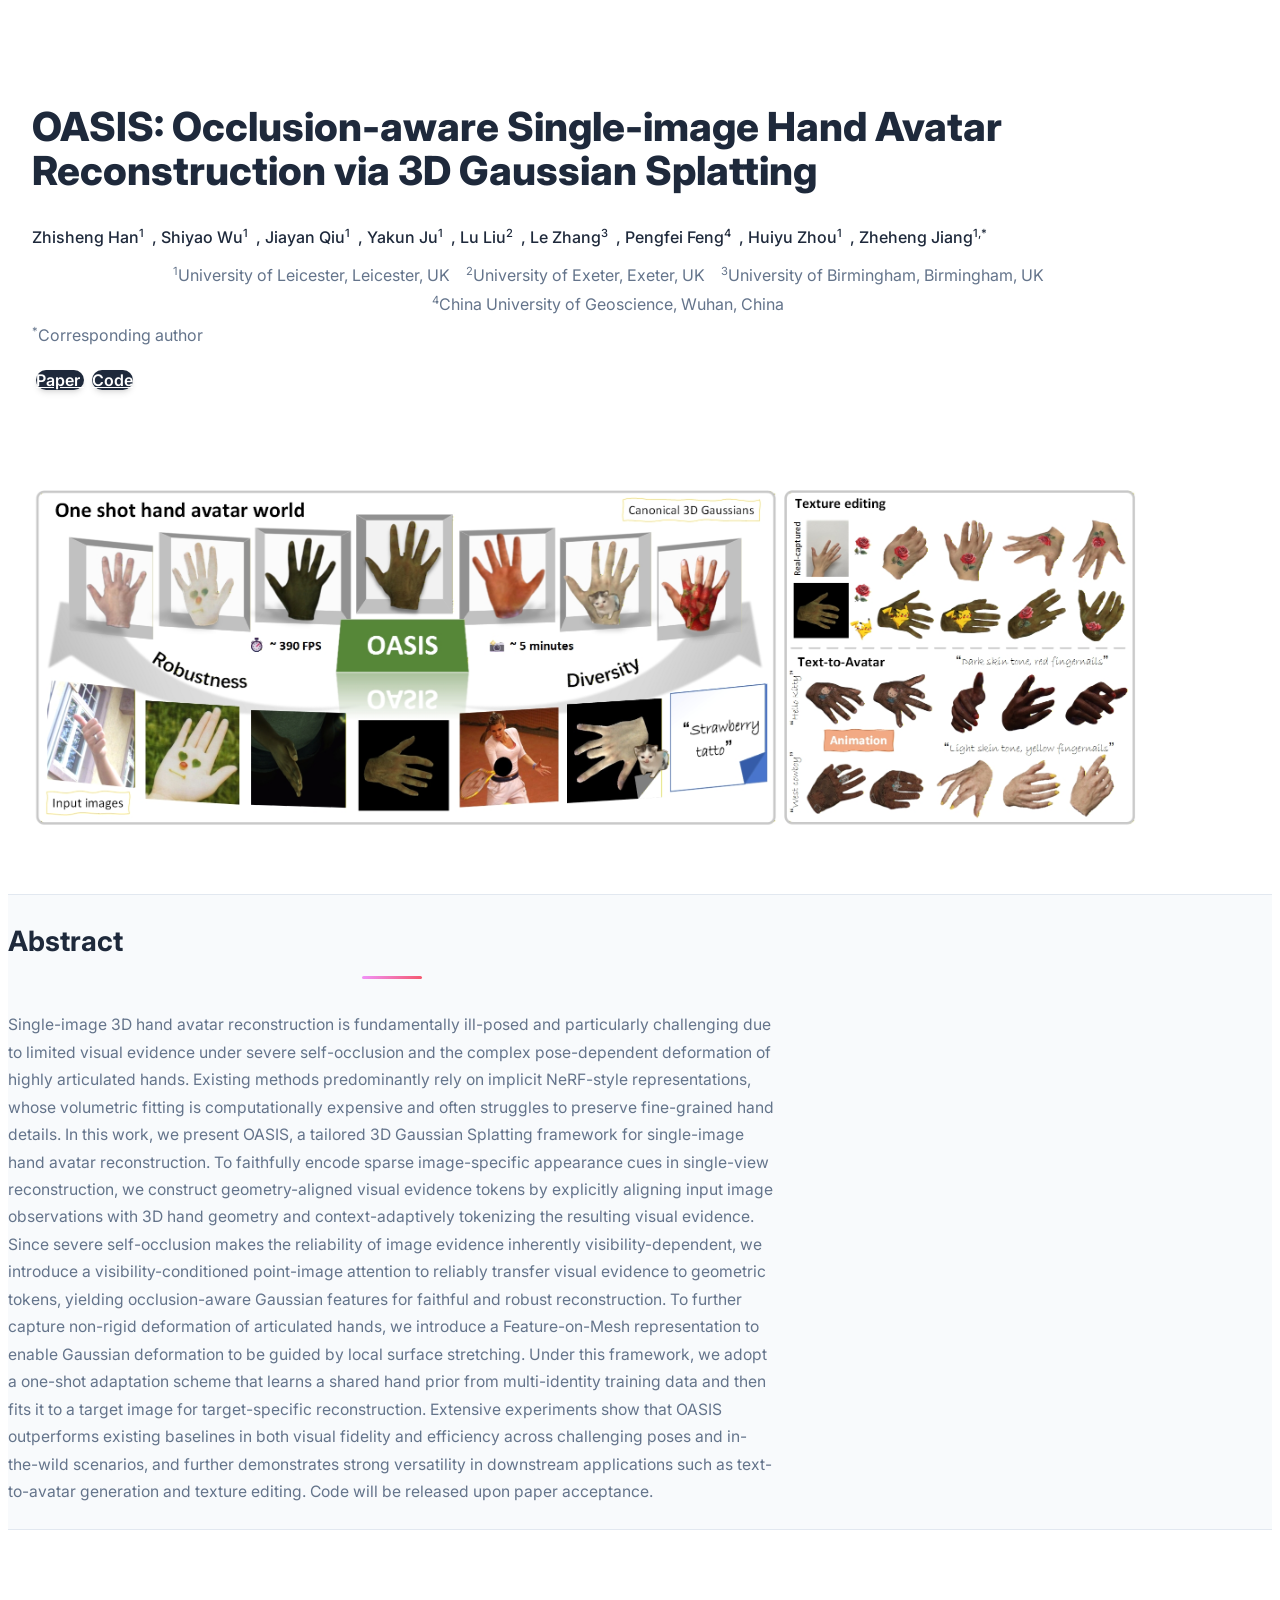
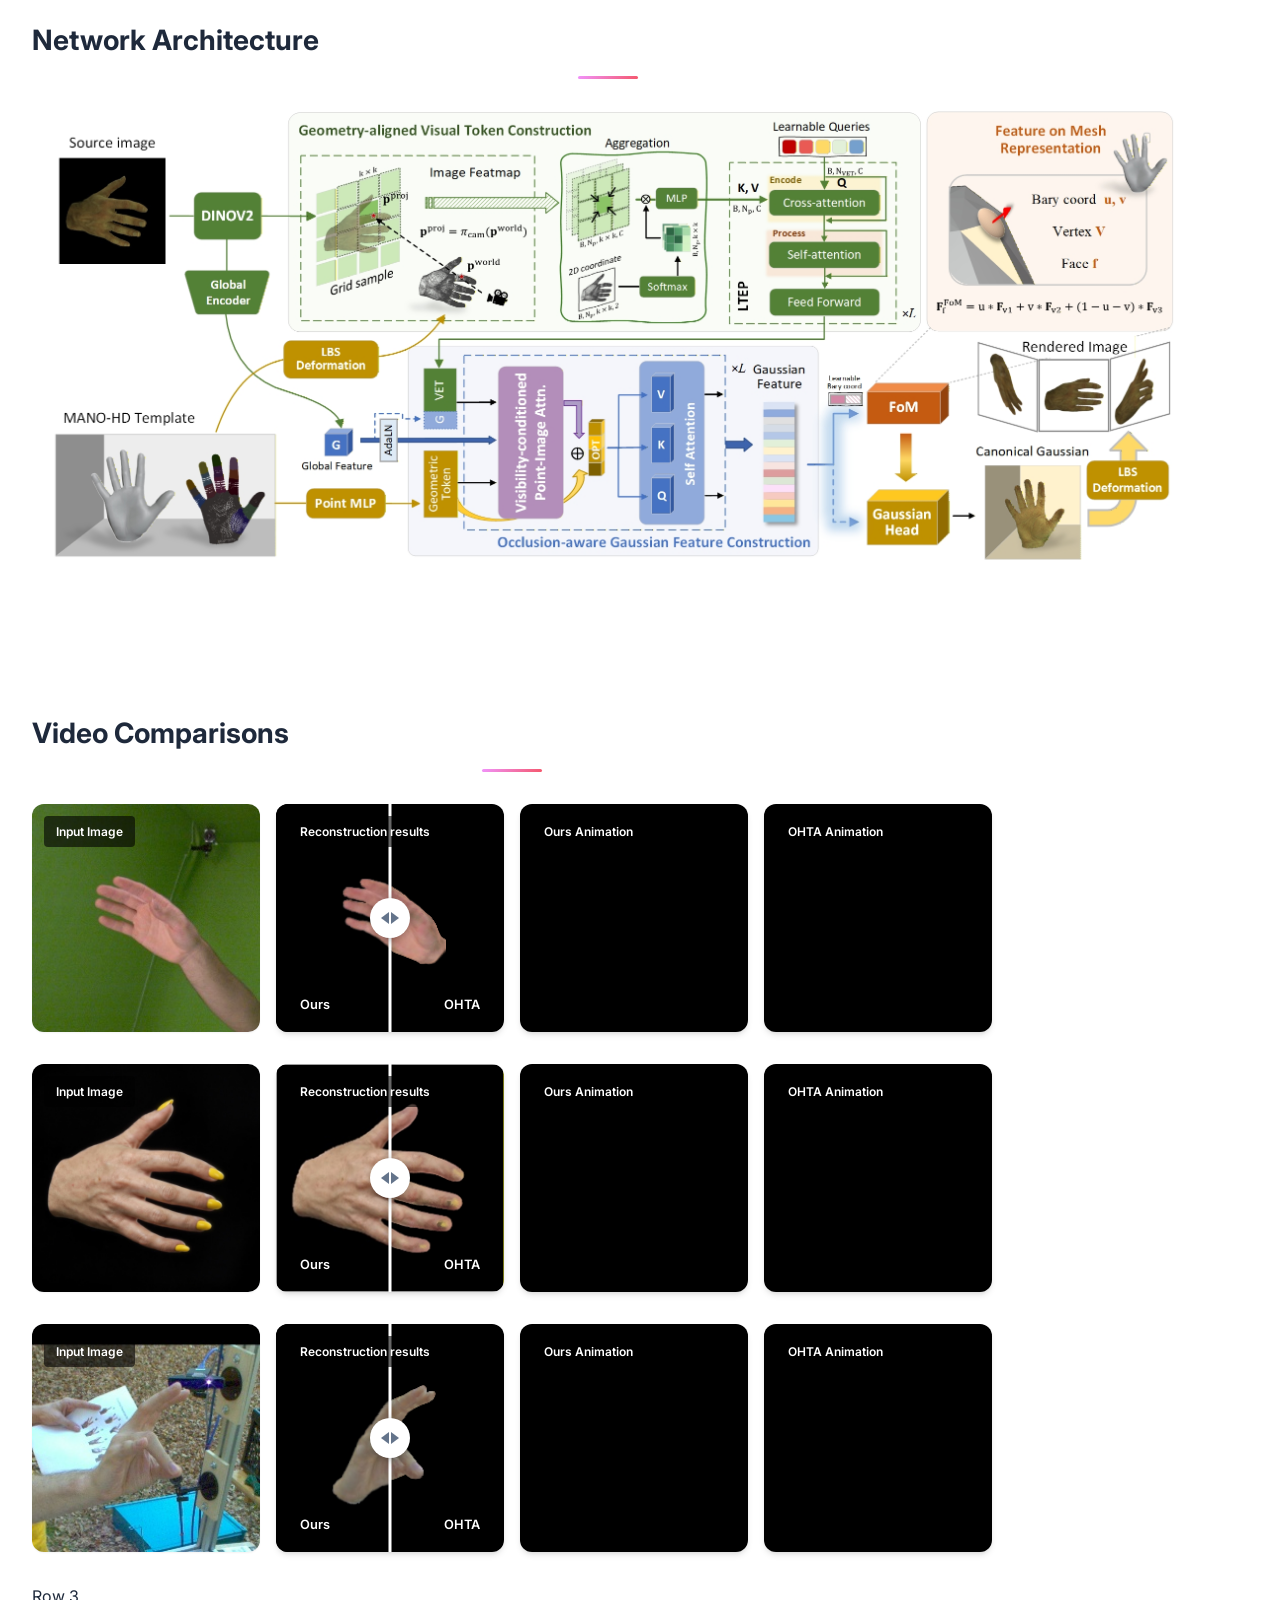
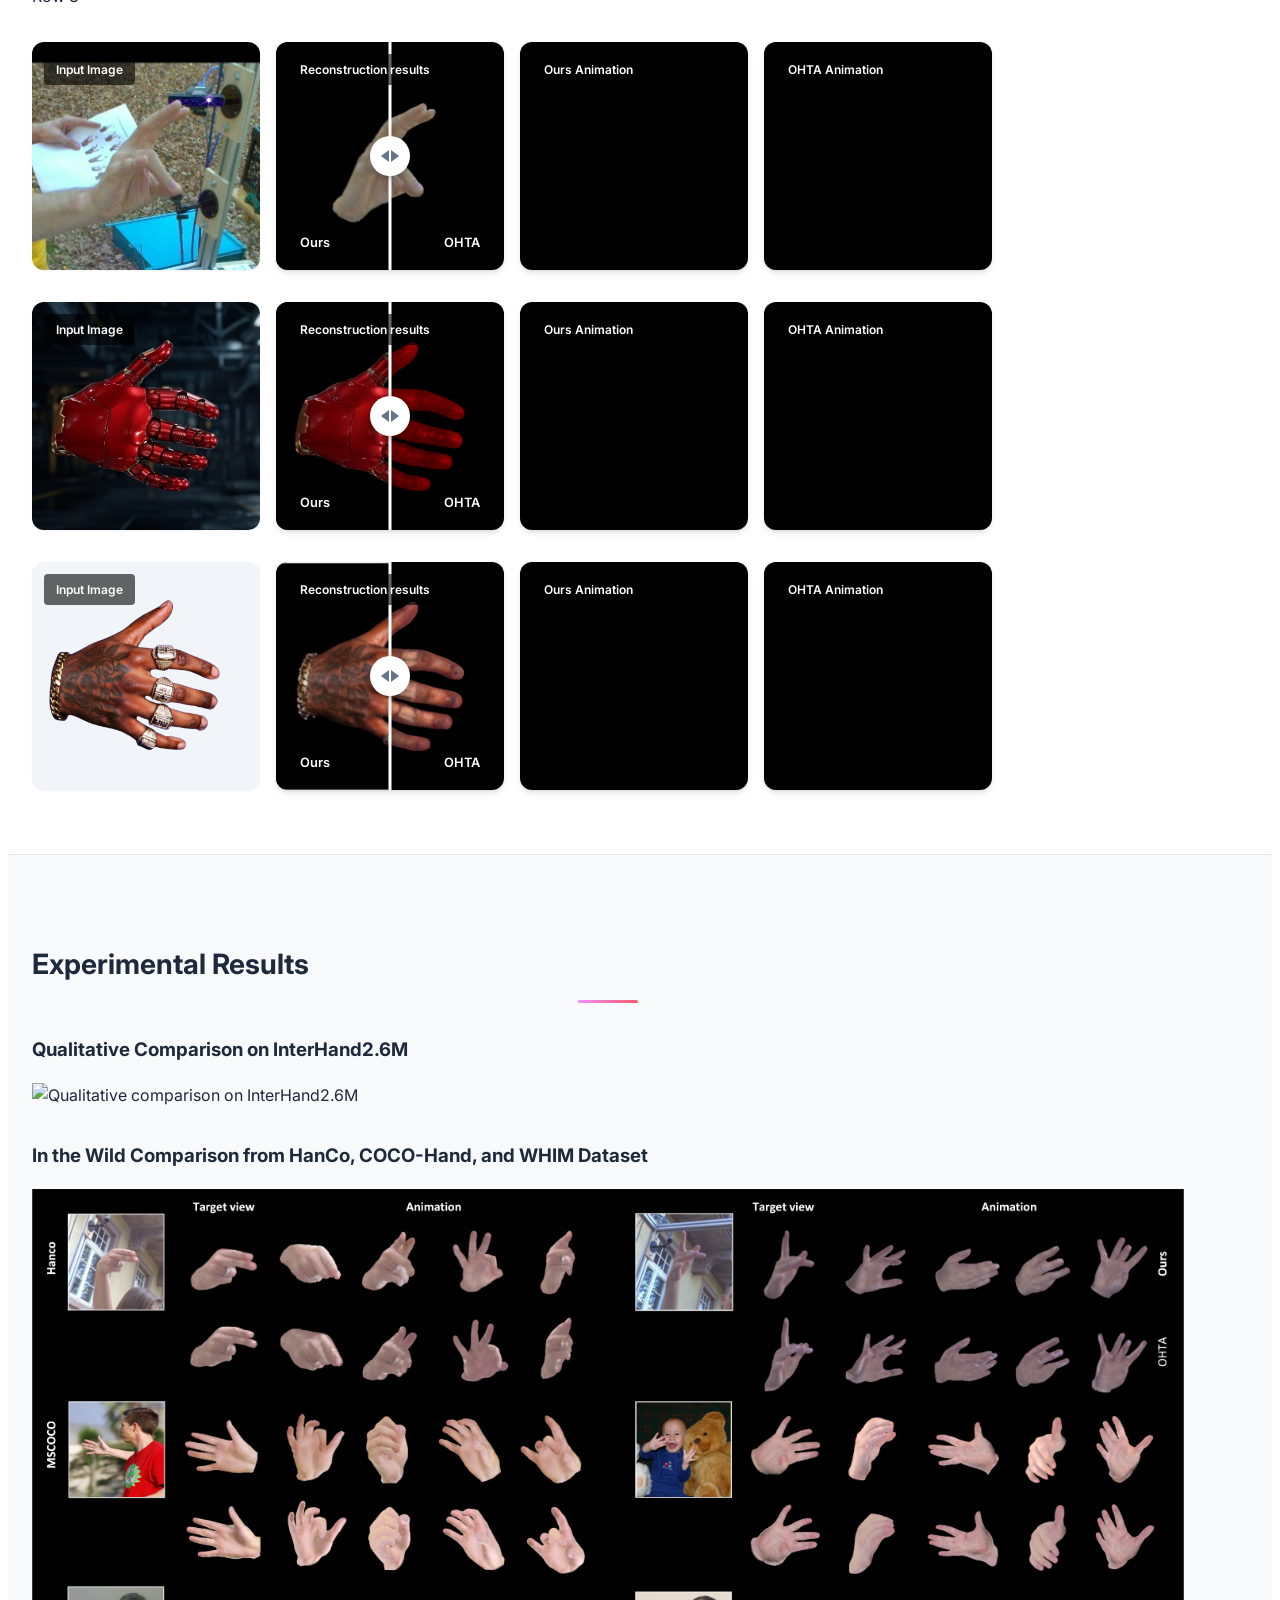
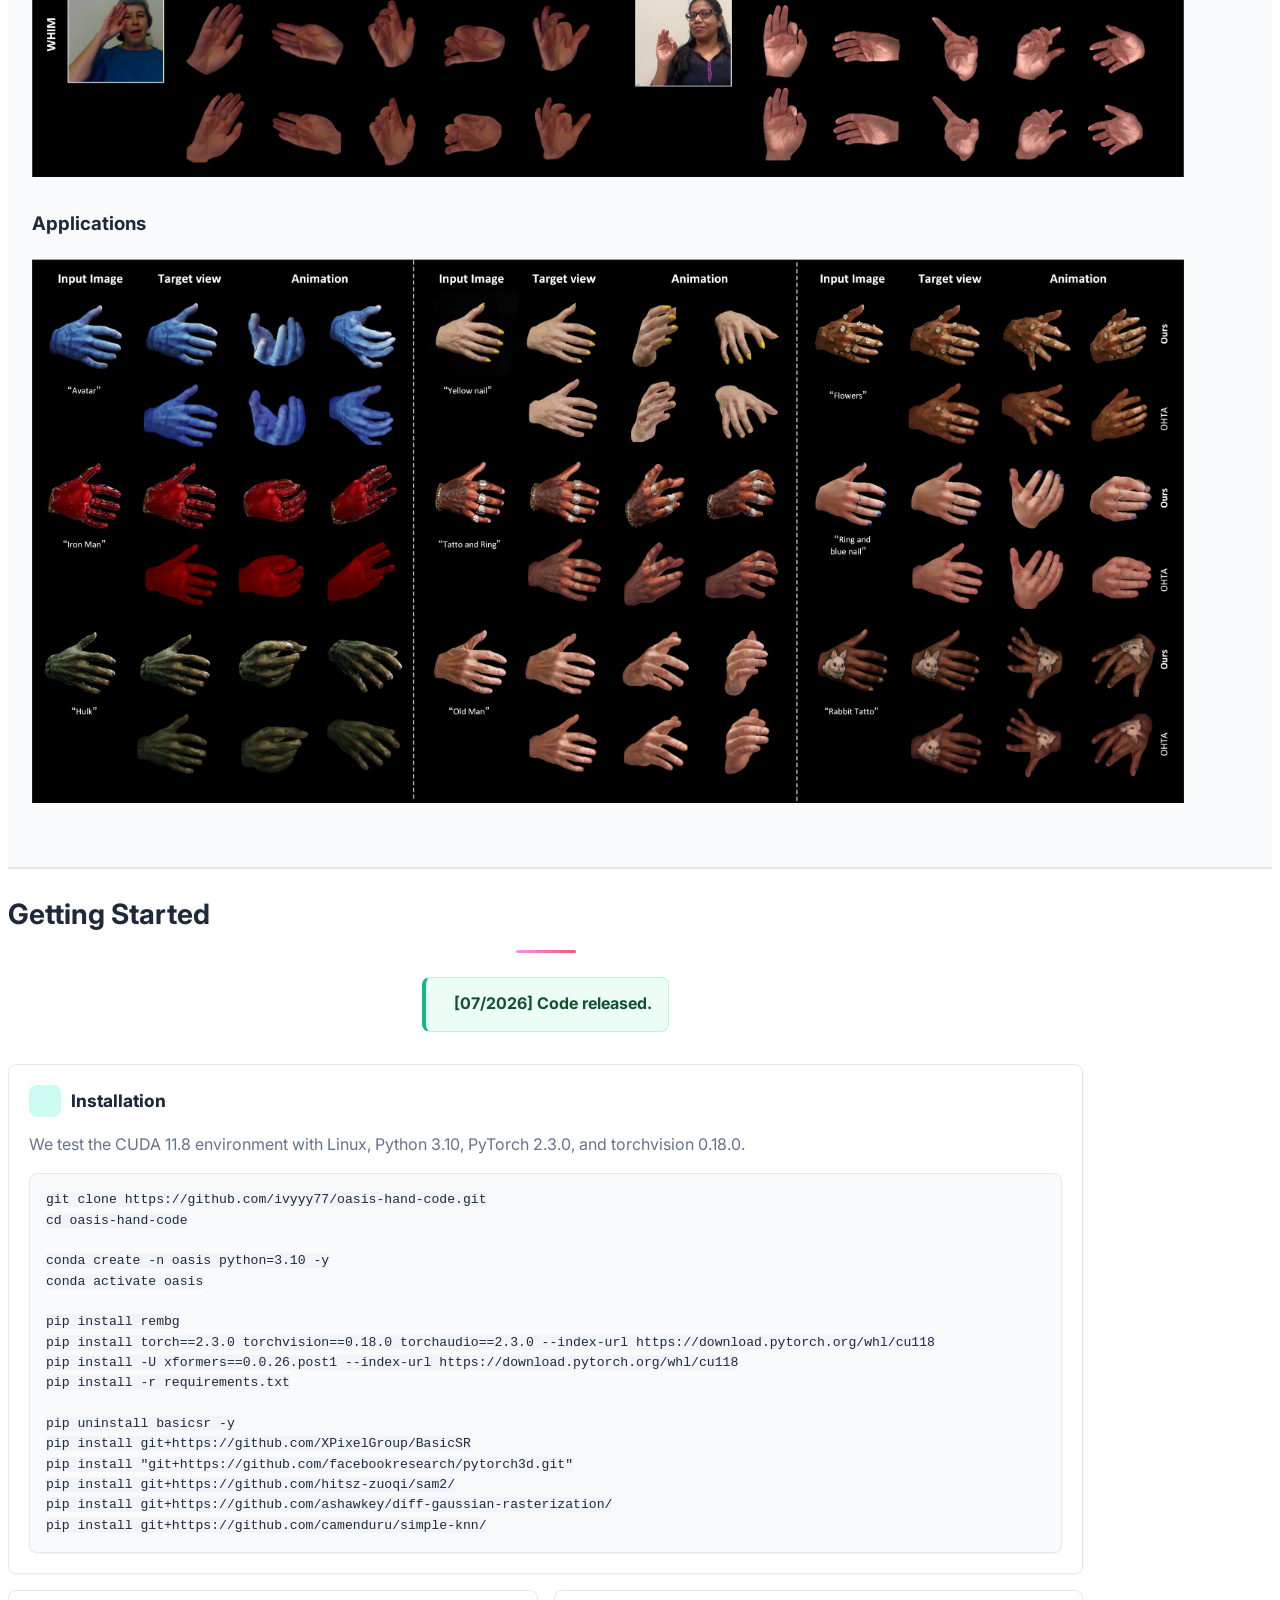
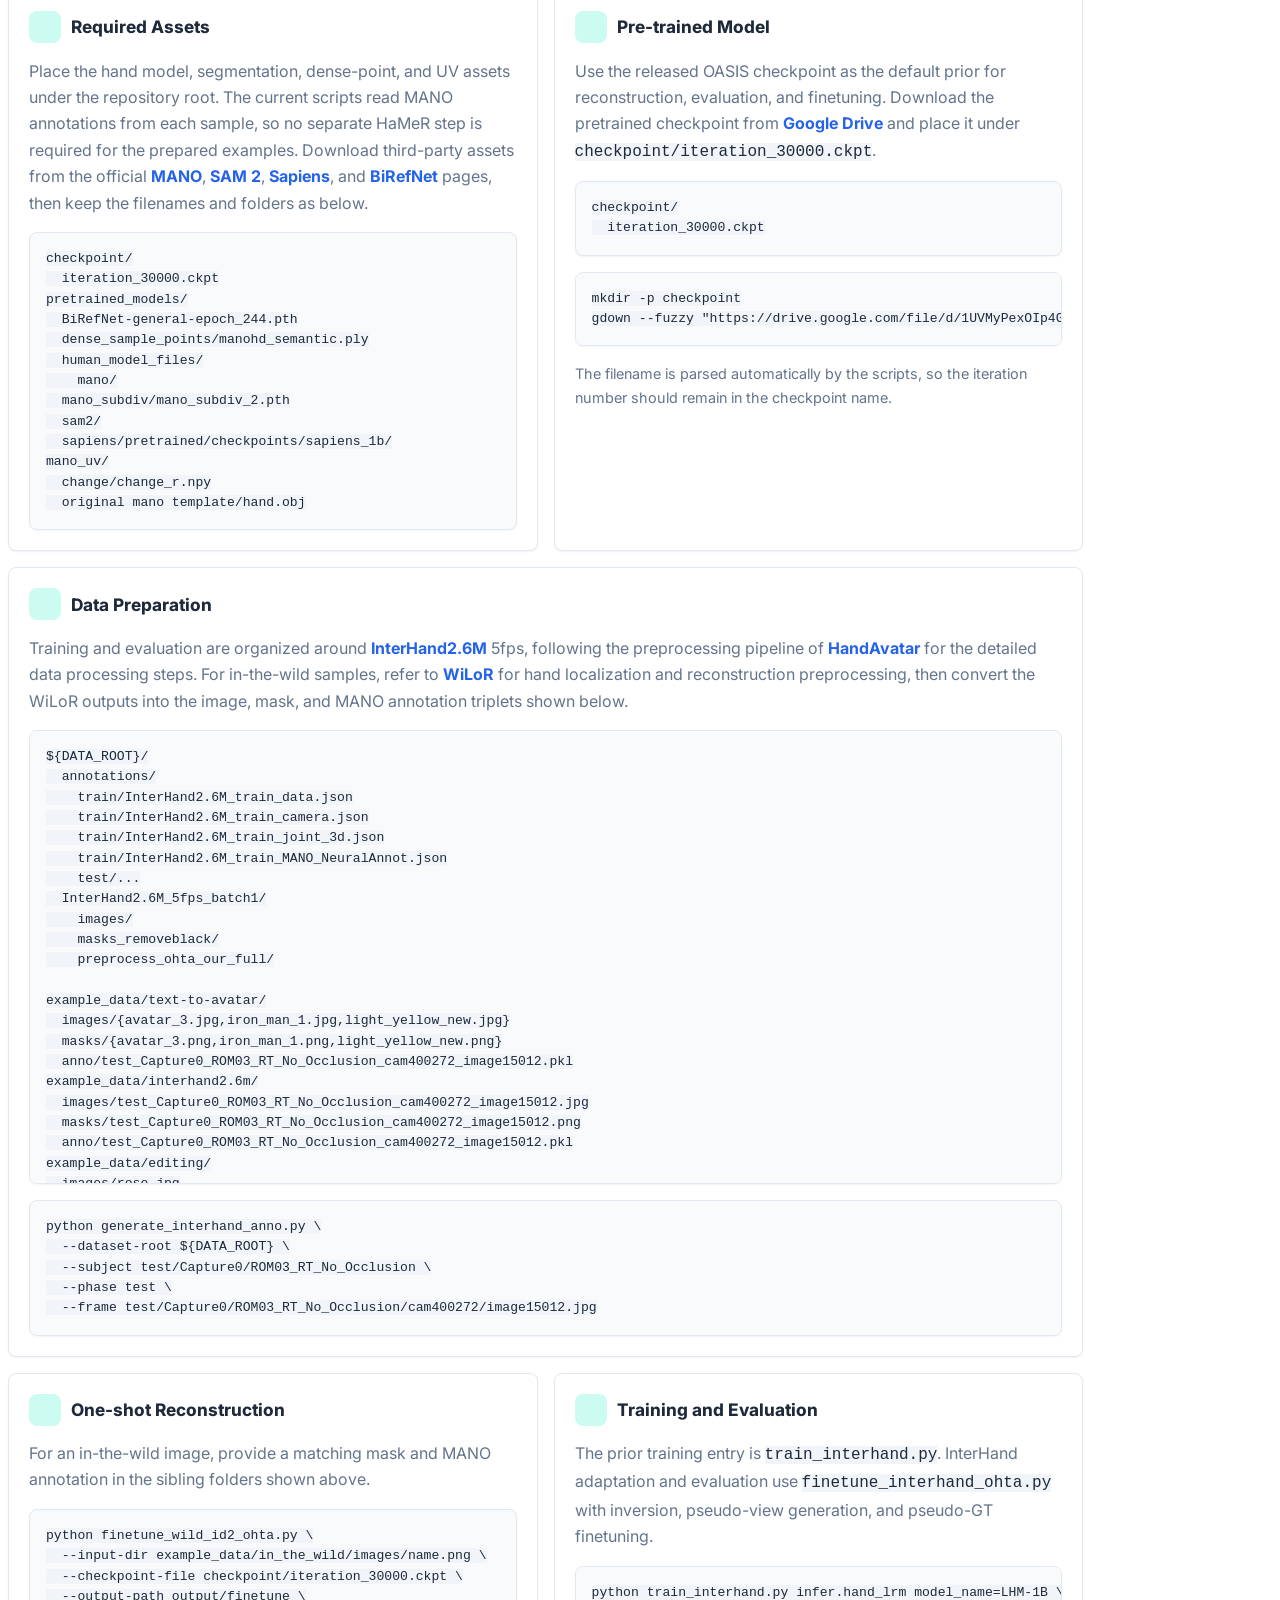
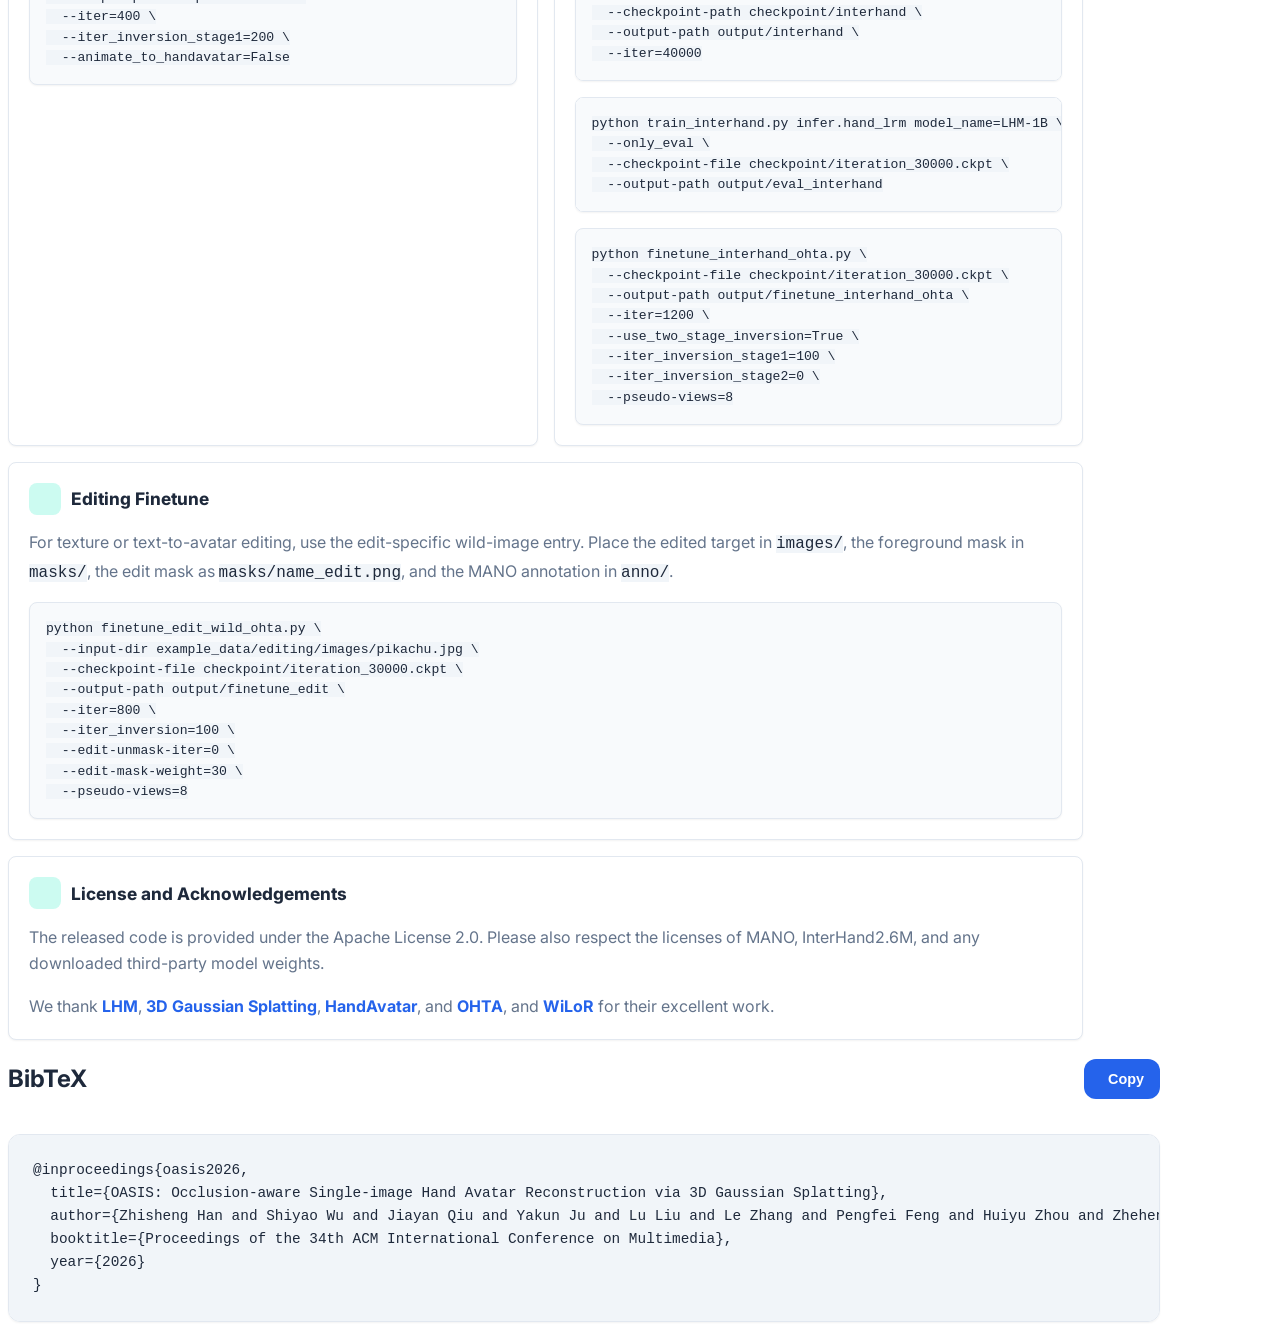
==== commit 8abdef04: "Remove template footer" ====
--- a/index.html
+++ b/index.html
@@ -722,30 +722,5 @@
 </section>
 <!--End BibTex citation -->
 
-
-  <footer class="footer">
-  <div class="container">
-    <div class="columns is-centered">
-      <div class="column is-8">
-        <div class="content">
-
-          <p>
-            This page was built using the <a href="https://github.com/eliahuhorwitz/Academic-project-page-template" target="_blank">Academic Project Page Template</a> which was adopted from the <a href="https://nerfies.github.io" target="_blank">Nerfies</a> project page.
-            You are free to borrow the source code of this website, we just ask that you link back to this page in the footer. <br> This website is licensed under a <a rel="license"  href="http://creativecommons.org/licenses/by-sa/4.0/" target="_blank">Creative
-            Commons Attribution-ShareAlike 4.0 International License</a>.
-          </p>
-
-        </div>
-      </div>
-    </div>
-  </div>
-</footer>
-
-<!-- Statcounter tracking code -->
-  
-<!-- You can add a tracker to track page visits by creating an account at statcounter.com -->
-
-    <!-- End of Statcounter Code -->
-
   </body>
   </html>
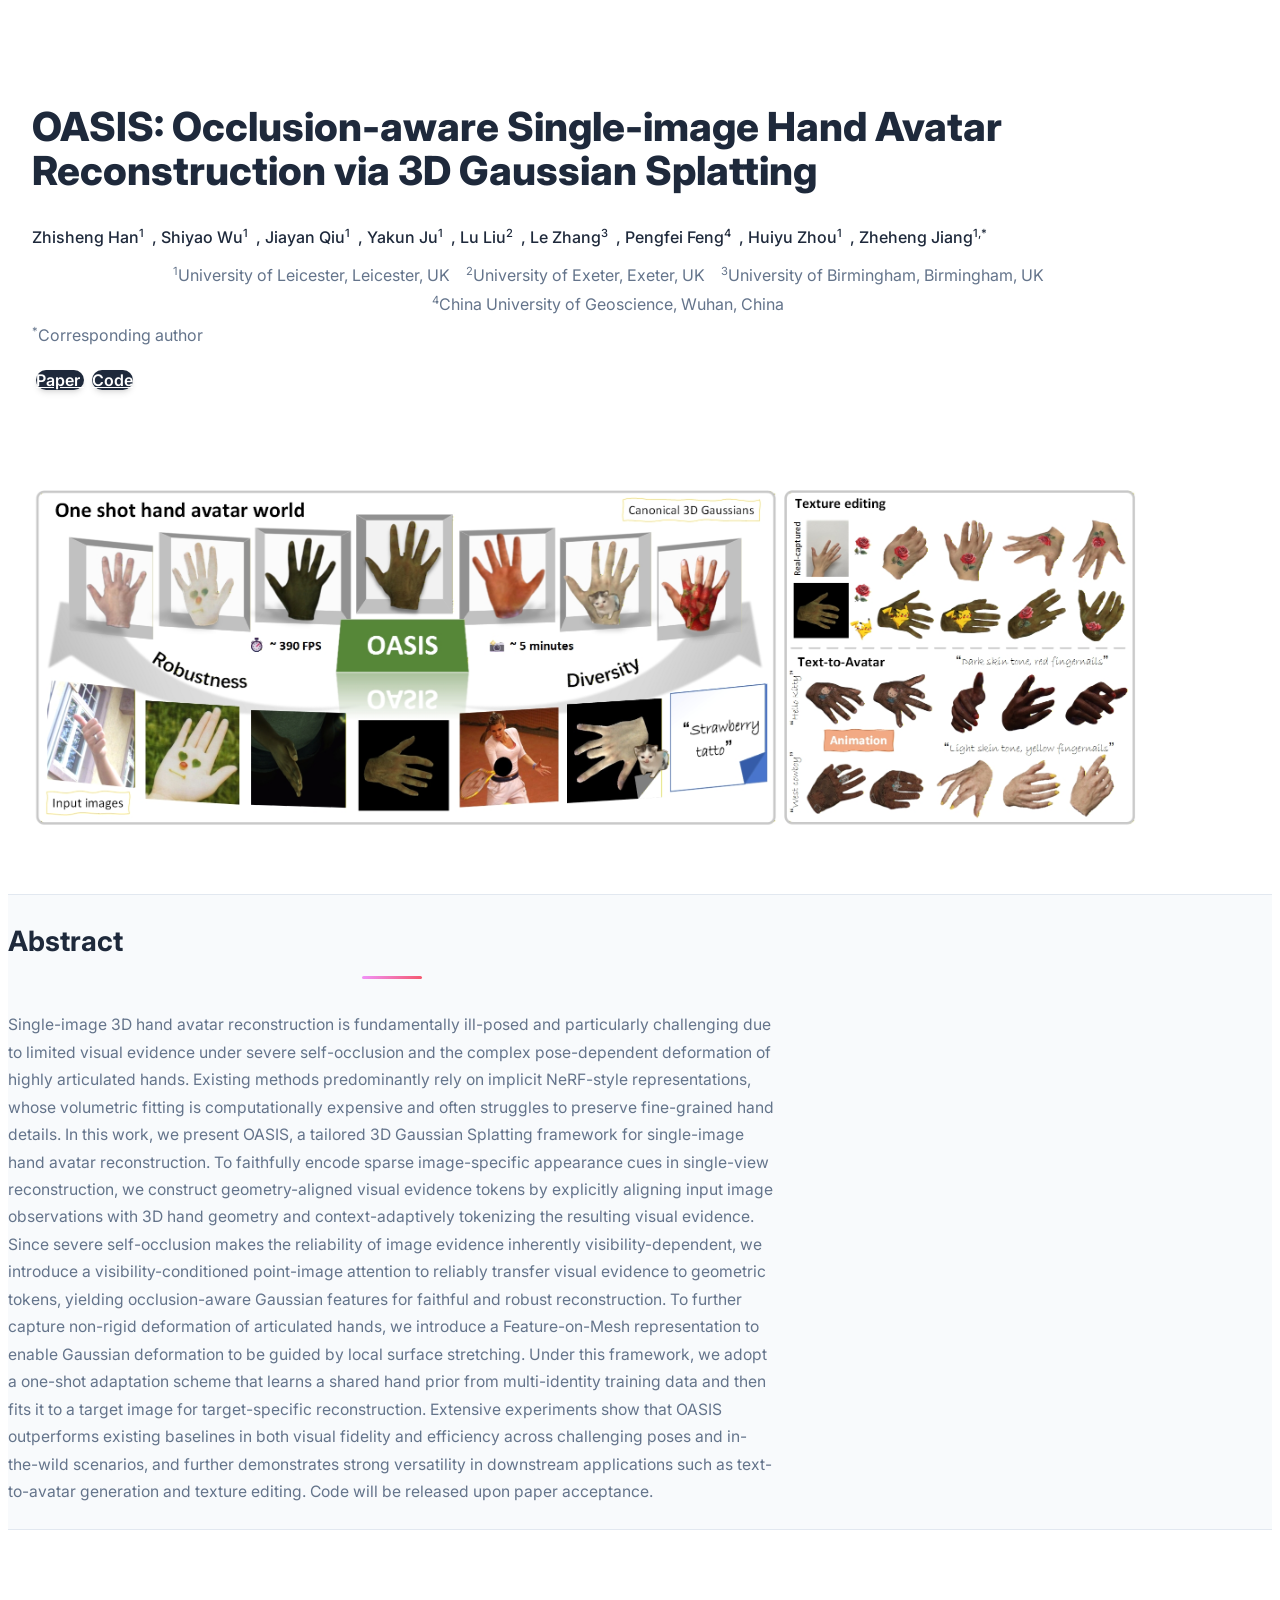
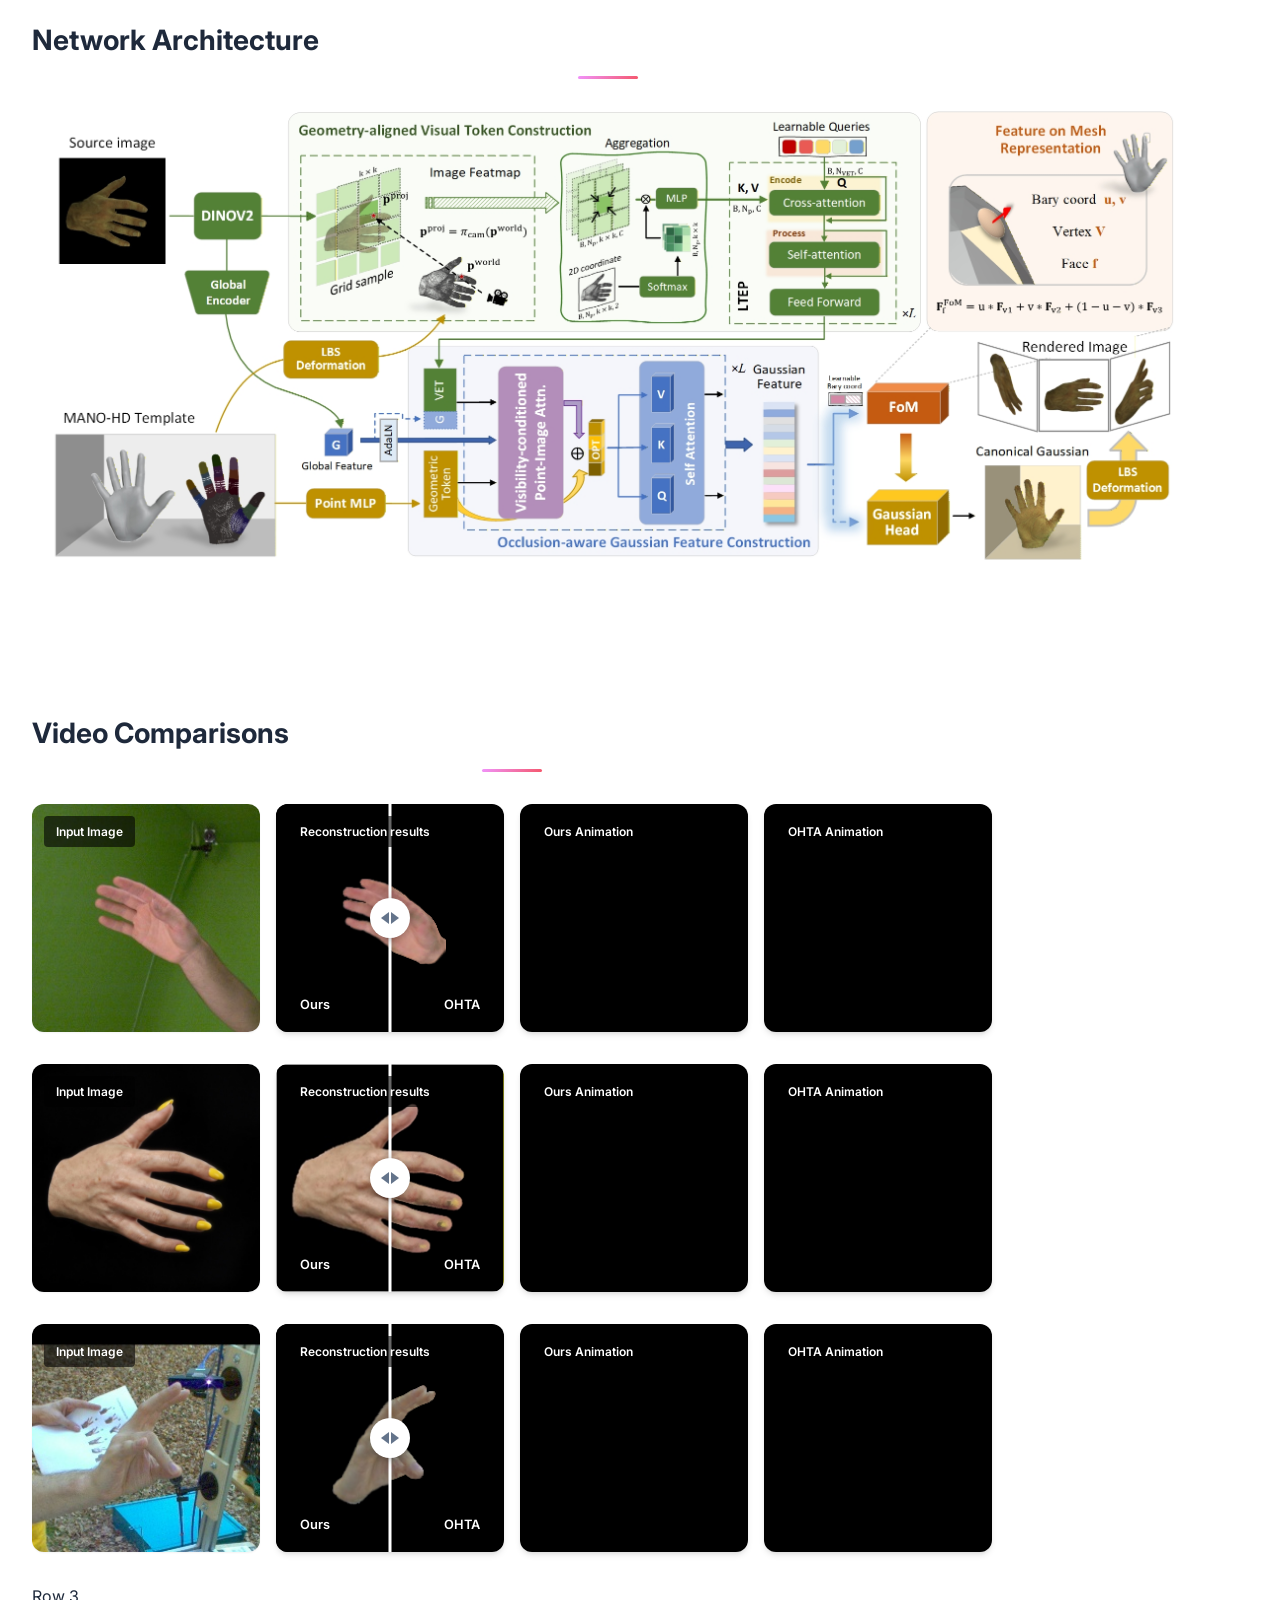
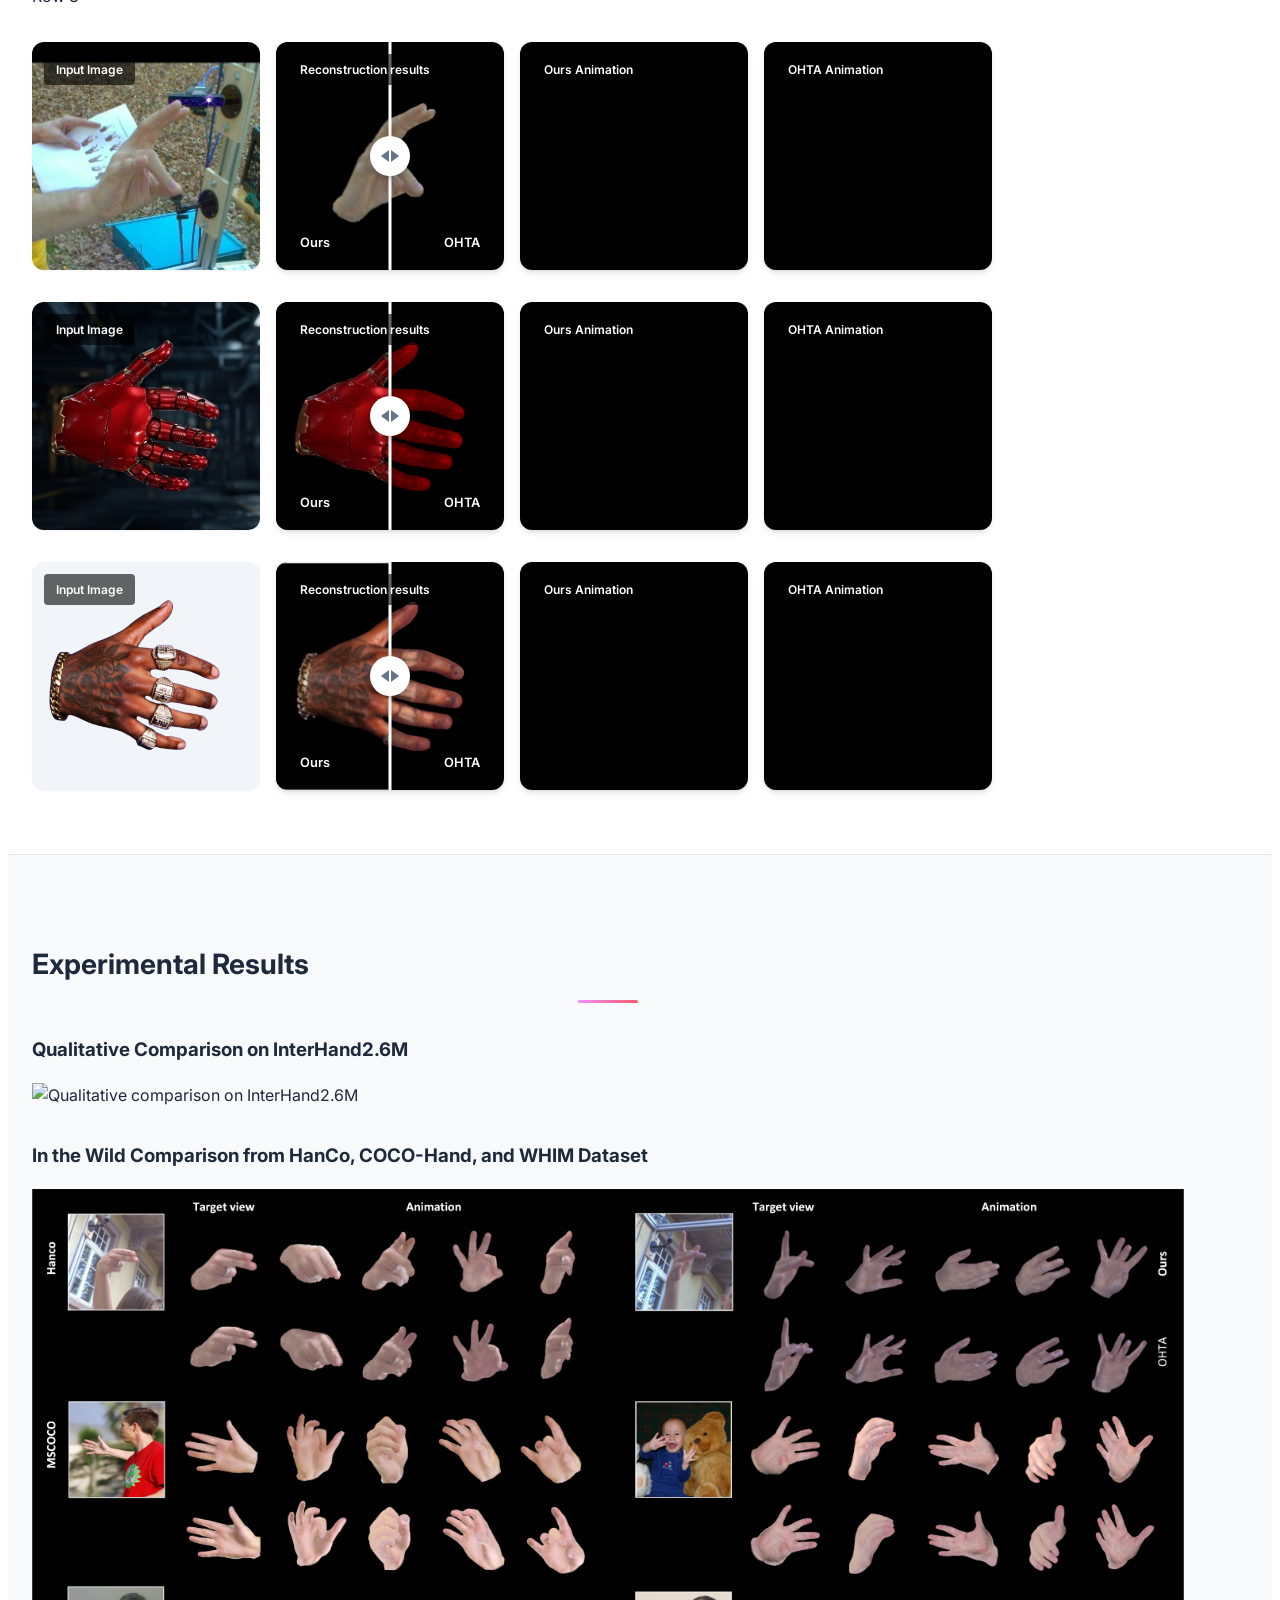
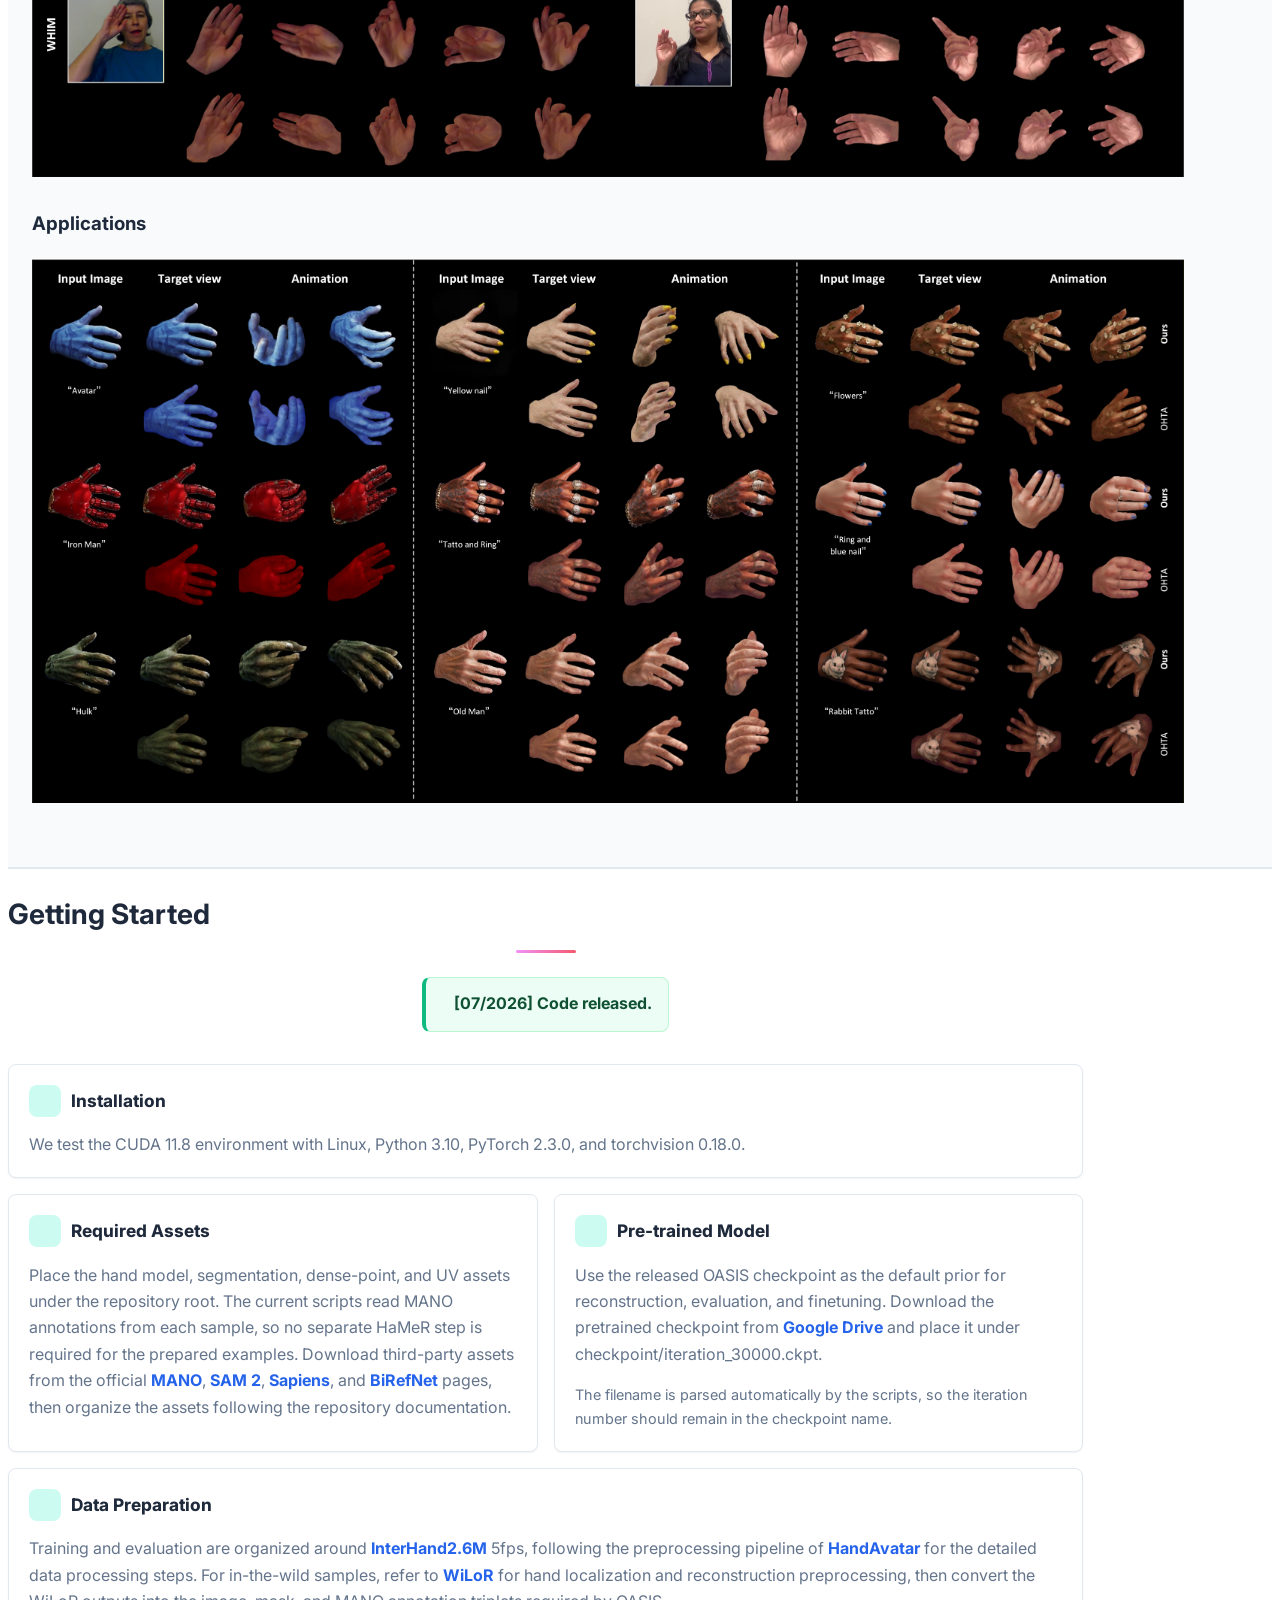
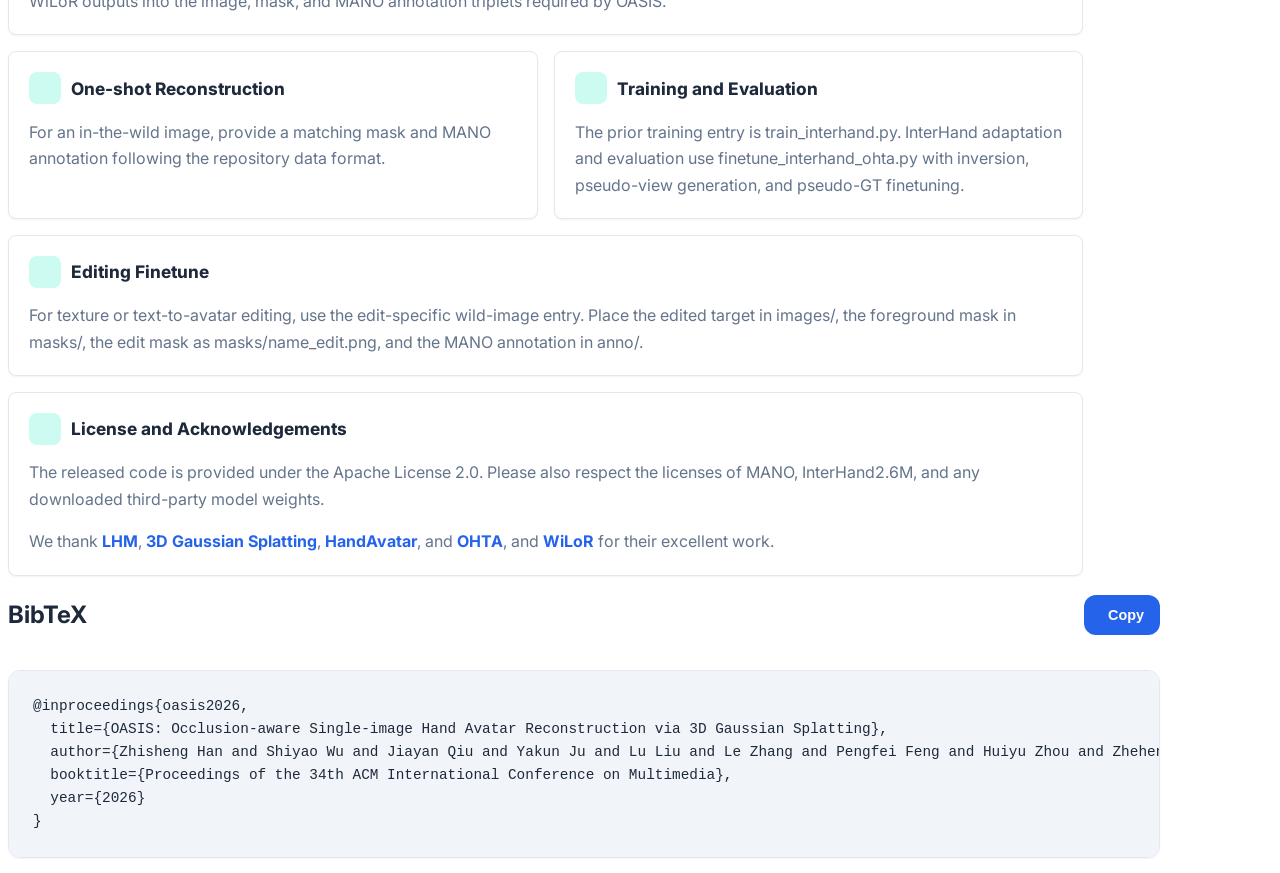
==== commit 97772c3d: "Remove getting started code blocks" ====
--- a/index.html
+++ b/index.html
@@ -507,23 +507,6 @@
         <p>
           We test the CUDA 11.8 environment with Linux, Python 3.10, PyTorch 2.3.0, and torchvision 0.18.0.
         </p>
-        <pre><code>git clone https://github.com/ivyyy77/oasis-hand-code.git
-cd oasis-hand-code
-
-conda create -n oasis python=3.10 -y
-conda activate oasis
-
-pip install rembg
-pip install torch==2.3.0 torchvision==0.18.0 torchaudio==2.3.0 --index-url https://download.pytorch.org/whl/cu118
-pip install -U xformers==0.0.26.post1 --index-url https://download.pytorch.org/whl/cu118
-pip install -r requirements.txt
-
-pip uninstall basicsr -y
-pip install git+https://github.com/XPixelGroup/BasicSR
-pip install "git+https://github.com/facebookresearch/pytorch3d.git"
-pip install git+https://github.com/hitsz-zuoqi/sam2/
-pip install git+https://github.com/ashawkey/diff-gaussian-rasterization/
-pip install git+https://github.com/camenduru/simple-knn/</code></pre>
       </article>
 
       <article class="instruction-card">
@@ -536,21 +519,8 @@
           <a href="https://github.com/facebookresearch/sam2" target="_blank">SAM 2</a>,
           <a href="https://github.com/facebookresearch/sapiens" target="_blank">Sapiens</a>, and
           <a href="https://github.com/ZhengPeng7/BiRefNet" target="_blank">BiRefNet</a>
-          pages, then keep the filenames and folders as below.
-        </p>
-        <pre><code>checkpoint/
-  iteration_30000.ckpt
-pretrained_models/
-  BiRefNet-general-epoch_244.pth
-  dense_sample_points/manohd_semantic.ply
-  human_model_files/
-    mano/
-  mano_subdiv/mano_subdiv_2.pth
-  sam2/
-  sapiens/pretrained/checkpoints/sapiens_1b/
-mano_uv/
-  change/change_r.npy
-  original mano template/hand.obj</code></pre>
+          pages, then organize the assets following the repository documentation.
+        </p>
       </article>
 
       <article class="instruction-card">
@@ -559,12 +529,8 @@
           Use the released OASIS checkpoint as the default prior for reconstruction, evaluation, and finetuning.
           Download the pretrained checkpoint from
           <a href="https://drive.google.com/file/d/1UVMyPexOIp4GT0We31dW5kTJjEd7Wcdw/view?usp=drive_link" target="_blank">Google Drive</a>
-          and place it under <code>checkpoint/iteration_30000.ckpt</code>.
-        </p>
-        <pre><code>checkpoint/
-  iteration_30000.ckpt</code></pre>
-        <pre><code>mkdir -p checkpoint
-gdown --fuzzy "https://drive.google.com/file/d/1UVMyPexOIp4GT0We31dW5kTJjEd7Wcdw/view?usp=drive_link" -O checkpoint/iteration_30000.ckpt</code></pre>
+          and place it under checkpoint/iteration_30000.ckpt.
+        </p>
         <p class="instruction-note">
           The filename is parsed automatically by the scripts, so the iteration number should remain in the checkpoint name.
         </p>
@@ -580,93 +546,32 @@
           for the detailed data processing steps. For in-the-wild samples, refer to
           <a href="https://github.com/rolpotamias/WiLoR" target="_blank">WiLoR</a>
           for hand localization and reconstruction preprocessing, then convert the WiLoR outputs into the image,
-          mask, and MANO annotation triplets shown below.
-        </p>
-        <pre><code>${DATA_ROOT}/
-  annotations/
-    train/InterHand2.6M_train_data.json
-    train/InterHand2.6M_train_camera.json
-    train/InterHand2.6M_train_joint_3d.json
-    train/InterHand2.6M_train_MANO_NeuralAnnot.json
-    test/...
-  InterHand2.6M_5fps_batch1/
-    images/
-    masks_removeblack/
-    preprocess_ohta_our_full/
-
-example_data/text-to-avatar/
-  images/{avatar_3.jpg,iron_man_1.jpg,light_yellow_new.jpg}
-  masks/{avatar_3.png,iron_man_1.png,light_yellow_new.png}
-  anno/test_Capture0_ROM03_RT_No_Occlusion_cam400272_image15012.pkl
-example_data/interhand2.6m/
-  images/test_Capture0_ROM03_RT_No_Occlusion_cam400272_image15012.jpg
-  masks/test_Capture0_ROM03_RT_No_Occlusion_cam400272_image15012.png
-  anno/test_Capture0_ROM03_RT_No_Occlusion_cam400272_image15012.pkl
-example_data/editing/
-  images/rose.jpg
-  masks/{rose.png,rose_edit.png,rose_only.png}
-  anno/rose.pkl</code></pre>
-        <pre><code>python generate_interhand_anno.py \
-  --dataset-root ${DATA_ROOT} \
-  --subject test/Capture0/ROM03_RT_No_Occlusion \
-  --phase test \
-  --frame test/Capture0/ROM03_RT_No_Occlusion/cam400272/image15012.jpg</code></pre>
+          mask, and MANO annotation triplets required by OASIS.
+        </p>
       </article>
 
       <article class="instruction-card">
         <h3><span class="instruction-icon"><i class="fas fa-magic"></i></span>One-shot Reconstruction</h3>
         <p>
-          For an in-the-wild image, provide a matching mask and MANO annotation in the sibling folders shown above.
-        </p>
-        <pre><code>python finetune_wild_id2_ohta.py \
-  --input-dir example_data/in_the_wild/images/name.png \
-  --checkpoint-file checkpoint/iteration_30000.ckpt \
-  --output-path output/finetune \
-  --iter=400 \
-  --iter_inversion_stage1=200 \
-  --animate_to_handavatar=False</code></pre>
+          For an in-the-wild image, provide a matching mask and MANO annotation following the repository data format.
+        </p>
       </article>
 
       <article class="instruction-card">
         <h3><span class="instruction-icon"><i class="fas fa-chart-line"></i></span>Training and Evaluation</h3>
         <p>
-          The prior training entry is <code>train_interhand.py</code>. InterHand adaptation and evaluation use
-          <code>finetune_interhand_ohta.py</code> with inversion, pseudo-view generation, and pseudo-GT finetuning.
-        </p>
-        <pre><code>python train_interhand.py infer.hand_lrm model_name=LHM-1B \
-  --checkpoint-path checkpoint/interhand \
-  --output-path output/interhand \
-  --iter=40000</code></pre>
-        <pre><code>python train_interhand.py infer.hand_lrm model_name=LHM-1B \
-  --only_eval \
-  --checkpoint-file checkpoint/iteration_30000.ckpt \
-  --output-path output/eval_interhand</code></pre>
-        <pre><code>python finetune_interhand_ohta.py \
-  --checkpoint-file checkpoint/iteration_30000.ckpt \
-  --output-path output/finetune_interhand_ohta \
-  --iter=1200 \
-  --use_two_stage_inversion=True \
-  --iter_inversion_stage1=100 \
-  --iter_inversion_stage2=0 \
-  --pseudo-views=8</code></pre>
+          The prior training entry is train_interhand.py. InterHand adaptation and evaluation use
+          finetune_interhand_ohta.py with inversion, pseudo-view generation, and pseudo-GT finetuning.
+        </p>
       </article>
 
       <article class="instruction-card instruction-card-wide">
         <h3><span class="instruction-icon"><i class="fas fa-paint-brush"></i></span>Editing Finetune</h3>
         <p>
           For texture or text-to-avatar editing, use the edit-specific wild-image entry. Place the edited target in
-          <code>images/</code>, the foreground mask in <code>masks/</code>, the edit mask as <code>masks/name_edit.png</code>,
-          and the MANO annotation in <code>anno/</code>.
-        </p>
-        <pre><code>python finetune_edit_wild_ohta.py \
-  --input-dir example_data/editing/images/pikachu.jpg \
-  --checkpoint-file checkpoint/iteration_30000.ckpt \
-  --output-path output/finetune_edit \
-  --iter=800 \
-  --iter_inversion=100 \
-  --edit-unmask-iter=0 \
-  --edit-mask-weight=30 \
-  --pseudo-views=8</code></pre>
+          images/, the foreground mask in masks/, the edit mask as masks/name_edit.png,
+          and the MANO annotation in anno/.
+        </p>
       </article>
 
       <article class="instruction-card instruction-card-wide">
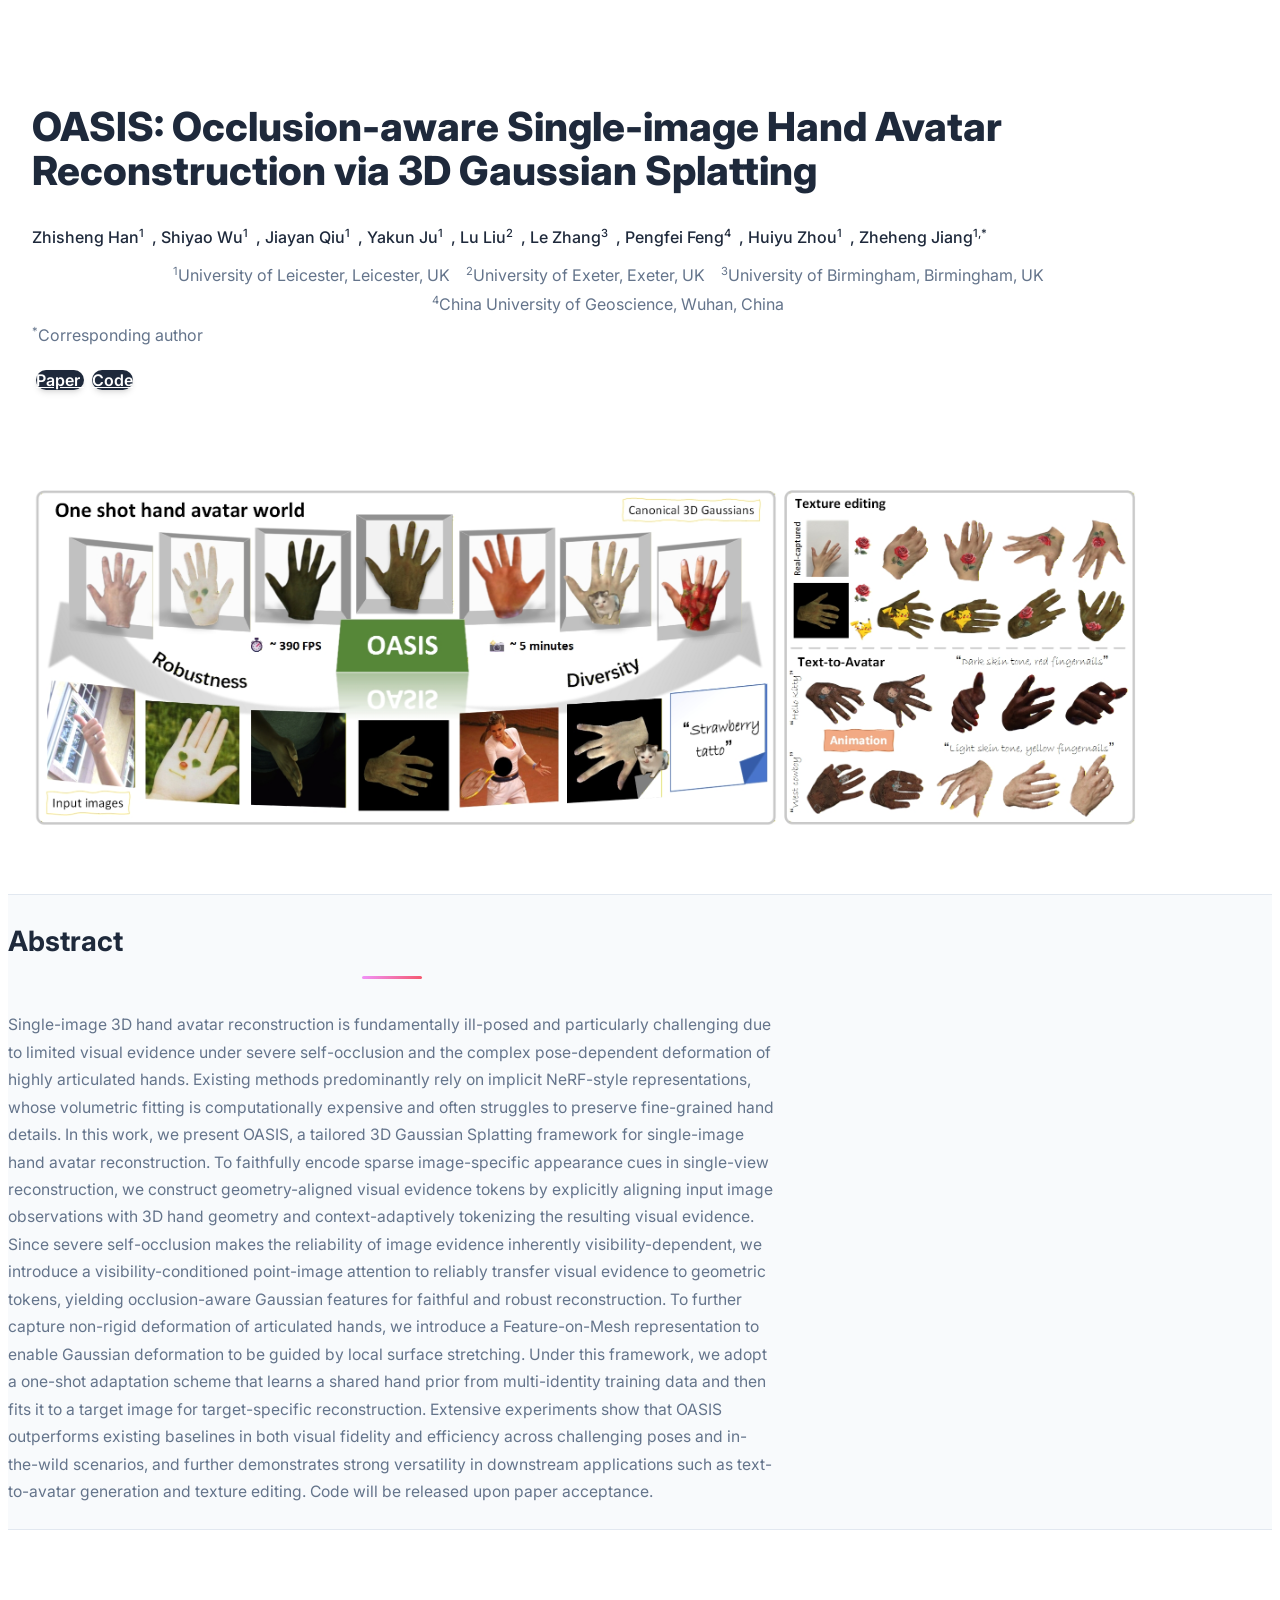
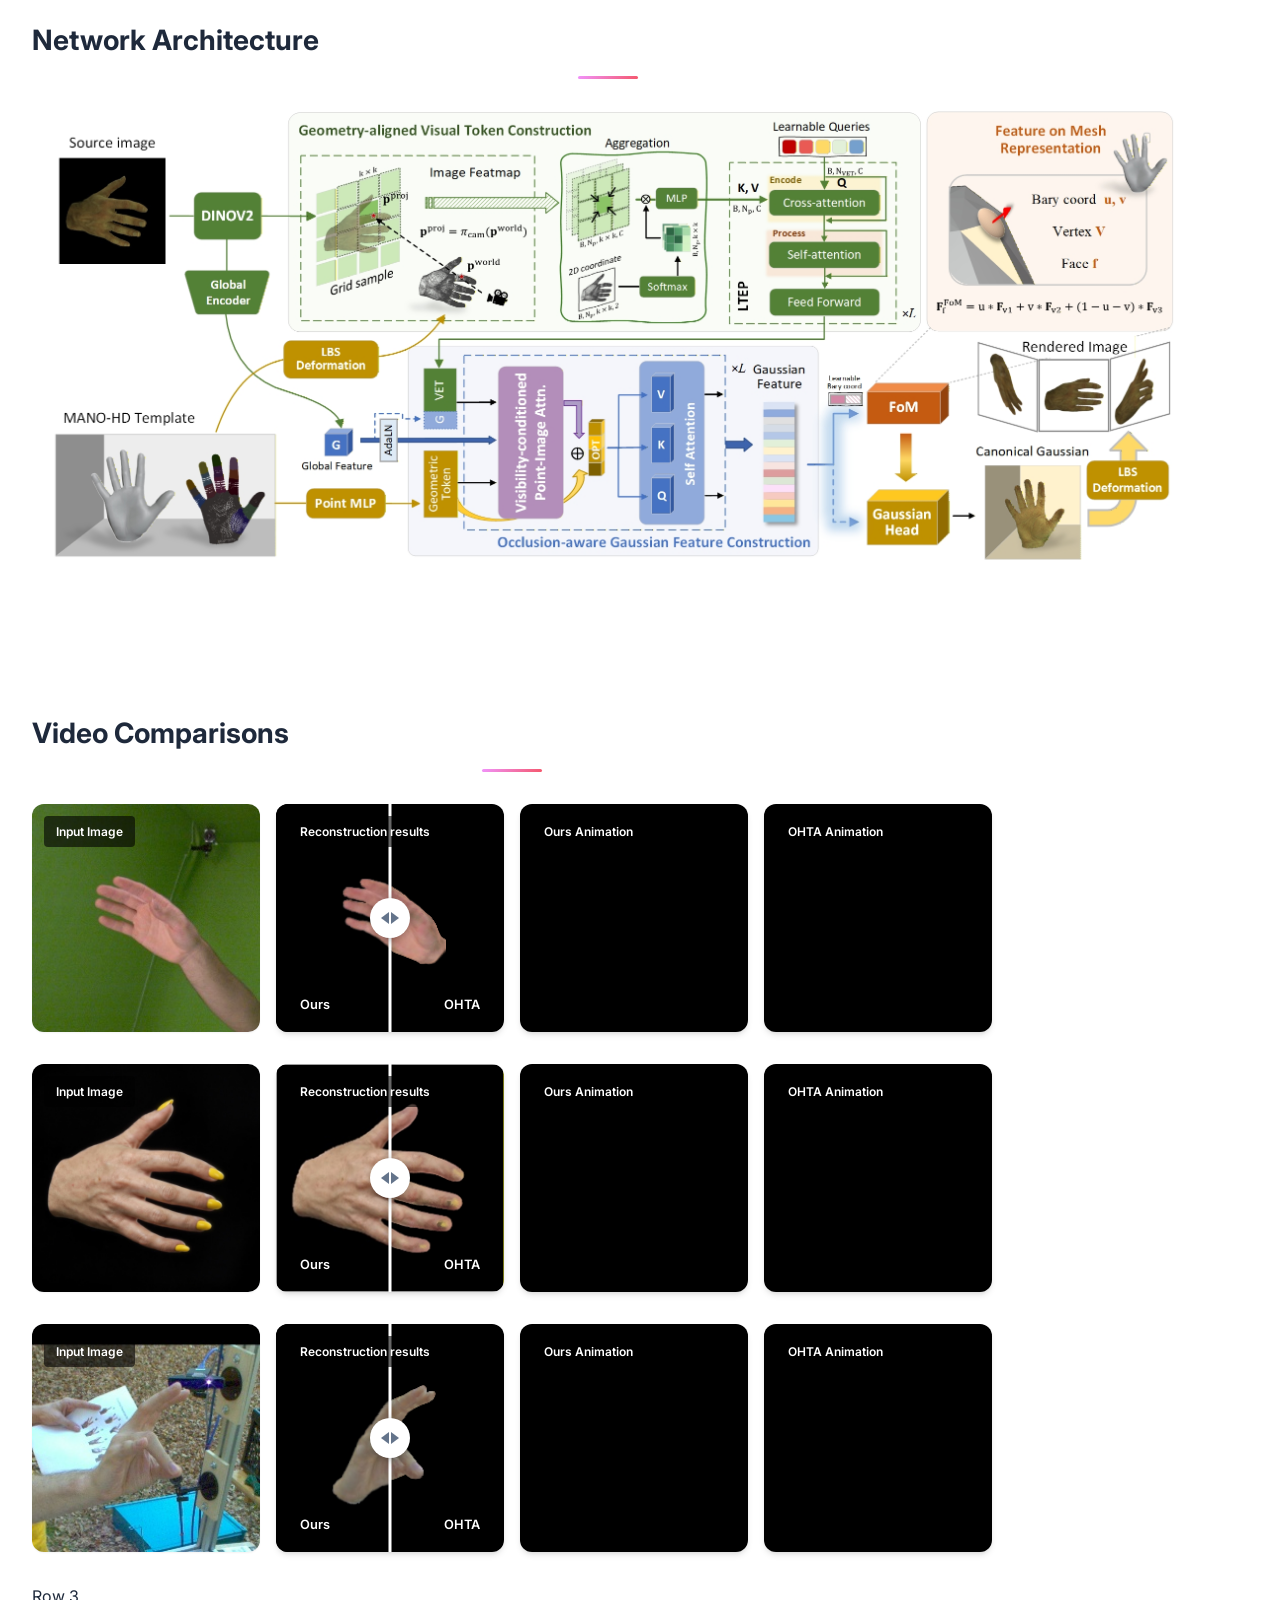
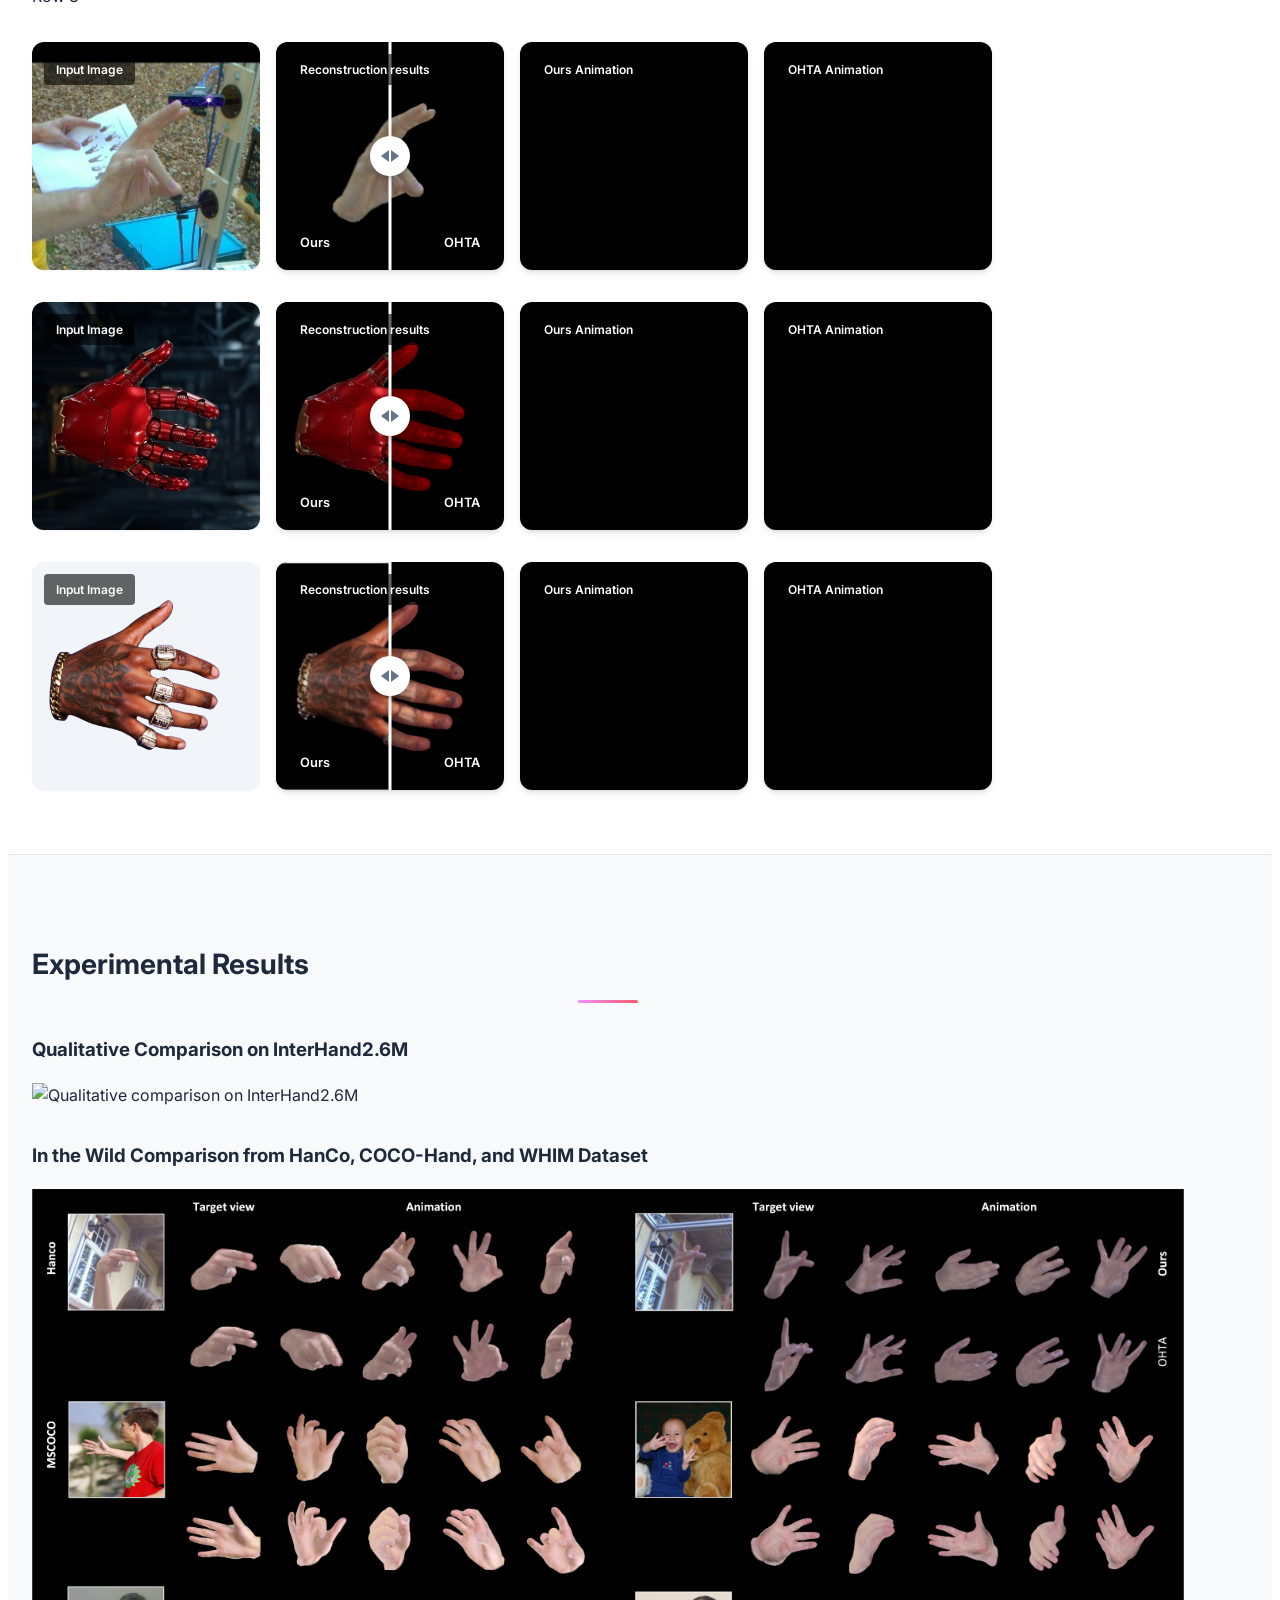
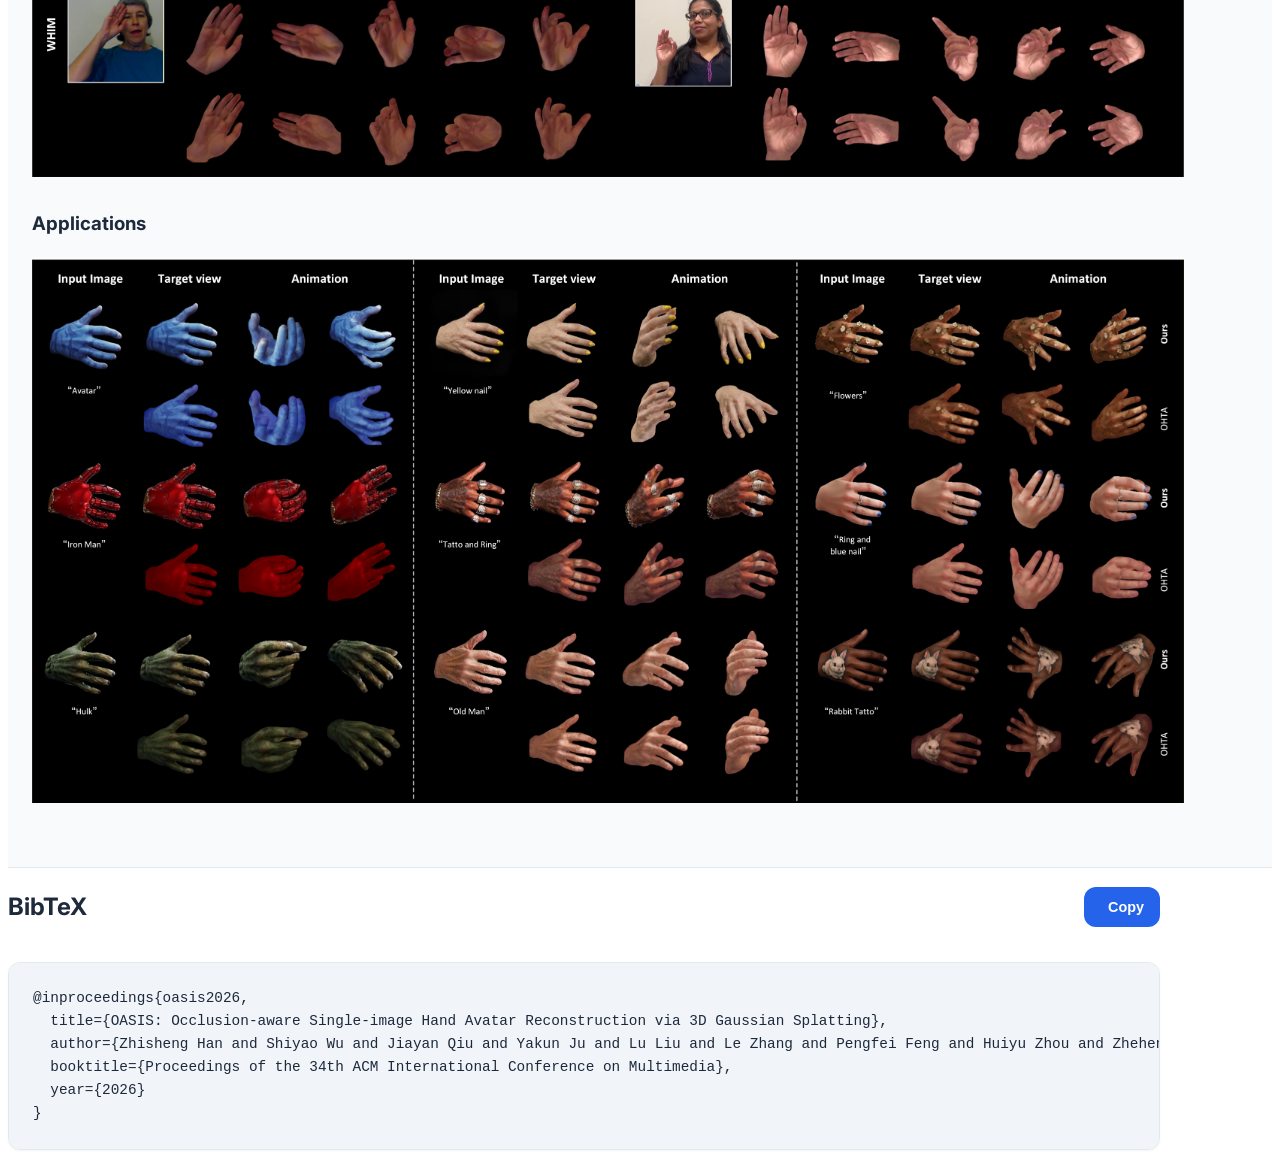
==== commit 51ad1b64: "Remove getting started section" ====
--- a/index.html
+++ b/index.html
@@ -491,111 +491,6 @@
 <!-- End Experimental Results -->
 
 
-<!-- Getting Started -->
-<section class="section getting-started-section" id="getting-started">
-  <div class="container">
-    <h2 class="title is-3">Getting Started</h2>
-
-    <div class="instruction-update">
-      <span class="instruction-update-icon"><i class="fas fa-code-branch"></i></span>
-      <span>[07/2026] Code released.</span>
-    </div>
-
-    <div class="instruction-grid">
-      <article class="instruction-card instruction-card-wide">
-        <h3><span class="instruction-icon"><i class="fas fa-terminal"></i></span>Installation</h3>
-        <p>
-          We test the CUDA 11.8 environment with Linux, Python 3.10, PyTorch 2.3.0, and torchvision 0.18.0.
-        </p>
-      </article>
-
-      <article class="instruction-card">
-        <h3><span class="instruction-icon"><i class="fas fa-cubes"></i></span>Required Assets</h3>
-        <p>
-          Place the hand model, segmentation, dense-point, and UV assets under the repository root.
-          The current scripts read MANO annotations from each sample, so no separate HaMeR step is required for the prepared examples.
-          Download third-party assets from the official
-          <a href="https://mano.is.tue.mpg.de/" target="_blank">MANO</a>,
-          <a href="https://github.com/facebookresearch/sam2" target="_blank">SAM 2</a>,
-          <a href="https://github.com/facebookresearch/sapiens" target="_blank">Sapiens</a>, and
-          <a href="https://github.com/ZhengPeng7/BiRefNet" target="_blank">BiRefNet</a>
-          pages, then organize the assets following the repository documentation.
-        </p>
-      </article>
-
-      <article class="instruction-card">
-        <h3><span class="instruction-icon"><i class="fas fa-download"></i></span>Pre-trained Model</h3>
-        <p>
-          Use the released OASIS checkpoint as the default prior for reconstruction, evaluation, and finetuning.
-          Download the pretrained checkpoint from
-          <a href="https://drive.google.com/file/d/1UVMyPexOIp4GT0We31dW5kTJjEd7Wcdw/view?usp=drive_link" target="_blank">Google Drive</a>
-          and place it under checkpoint/iteration_30000.ckpt.
-        </p>
-        <p class="instruction-note">
-          The filename is parsed automatically by the scripts, so the iteration number should remain in the checkpoint name.
-        </p>
-      </article>
-
-      <article class="instruction-card instruction-card-wide">
-        <h3><span class="instruction-icon"><i class="fas fa-database"></i></span>Data Preparation</h3>
-        <p>
-          Training and evaluation are organized around
-          <a href="https://mks0601.github.io/InterHand2.6M/" target="_blank">InterHand2.6M</a>
-          5fps, following the preprocessing pipeline of
-          <a href="https://seanchenxy.github.io/HandAvatarWeb/" target="_blank">HandAvatar</a>
-          for the detailed data processing steps. For in-the-wild samples, refer to
-          <a href="https://github.com/rolpotamias/WiLoR" target="_blank">WiLoR</a>
-          for hand localization and reconstruction preprocessing, then convert the WiLoR outputs into the image,
-          mask, and MANO annotation triplets required by OASIS.
-        </p>
-      </article>
-
-      <article class="instruction-card">
-        <h3><span class="instruction-icon"><i class="fas fa-magic"></i></span>One-shot Reconstruction</h3>
-        <p>
-          For an in-the-wild image, provide a matching mask and MANO annotation following the repository data format.
-        </p>
-      </article>
-
-      <article class="instruction-card">
-        <h3><span class="instruction-icon"><i class="fas fa-chart-line"></i></span>Training and Evaluation</h3>
-        <p>
-          The prior training entry is train_interhand.py. InterHand adaptation and evaluation use
-          finetune_interhand_ohta.py with inversion, pseudo-view generation, and pseudo-GT finetuning.
-        </p>
-      </article>
-
-      <article class="instruction-card instruction-card-wide">
-        <h3><span class="instruction-icon"><i class="fas fa-paint-brush"></i></span>Editing Finetune</h3>
-        <p>
-          For texture or text-to-avatar editing, use the edit-specific wild-image entry. Place the edited target in
-          images/, the foreground mask in masks/, the edit mask as masks/name_edit.png,
-          and the MANO annotation in anno/.
-        </p>
-      </article>
-
-      <article class="instruction-card instruction-card-wide">
-        <h3><span class="instruction-icon"><i class="fas fa-balance-scale"></i></span>License and Acknowledgements</h3>
-        <p>
-          The released code is provided under the Apache License 2.0. Please also respect the licenses of MANO,
-          InterHand2.6M, and any downloaded third-party model weights.
-        </p>
-        <p>
-          We thank
-          <a href="https://github.com/aigc3d/LHM" target="_blank">LHM</a>,
-          <a href="https://repo-sam.inria.fr/fungraph/3d-gaussian-splatting/" target="_blank">3D Gaussian Splatting</a>,
-          <a href="https://seanchenxy.github.io/HandAvatarWeb/" target="_blank">HandAvatar</a>, and
-          <a href="https://github.com/bytedance/OHTA" target="_blank">OHTA</a>, and
-          <a href="https://github.com/rolpotamias/WiLoR" target="_blank">WiLoR</a>
-          for their excellent work.
-        </p>
-      </article>
-    </div>
-  </div>
-</section>
-<!-- End Getting Started -->
-
-
 <!-- End video comparisons -->
 
 
--- a/static/css/index.css
+++ b/static/css/index.css
@@ -480,114 +480,6 @@
   content: "ied!";
 }
 
-/* Getting Started Instructions */
-.getting-started-section {
-  background: var(--background-primary);
-  border-top: 1px solid var(--border-color);
-}
-
-.getting-started-section .container {
-  width: min(84vw, 1320px);
-  max-width: min(84vw, 1320px) !important;
-}
-
-.instruction-update {
-  display: flex;
-  align-items: center;
-  gap: 0.75rem;
-  width: fit-content;
-  margin: -0.5rem auto 2rem;
-  padding: 0.85rem 1rem;
-  color: #0f5132;
-  background: #ecfdf5;
-  border: 1px solid #bbf7d0;
-  border-left: 4px solid #10b981;
-  border-radius: 8px;
-  font-weight: 700;
-}
-
-.instruction-update-icon {
-  color: #059669;
-}
-
-.instruction-grid {
-  display: grid;
-  grid-template-columns: repeat(2, minmax(0, 1fr));
-  gap: 1rem;
-}
-
-.instruction-card {
-  background: var(--background-primary);
-  border: 1px solid var(--border-color);
-  border-radius: 8px;
-  padding: 1.25rem;
-  box-shadow: var(--shadow-sm);
-}
-
-.instruction-card-wide {
-  grid-column: 1 / -1;
-}
-
-.instruction-card h3 {
-  display: flex;
-  align-items: center;
-  gap: 0.65rem;
-  margin: 0 0 0.9rem;
-  color: var(--text-primary);
-  font-family: 'Inter', sans-serif;
-  font-size: 1.08rem;
-  font-weight: 750;
-  letter-spacing: 0;
-}
-
-.instruction-icon {
-  display: inline-flex;
-  align-items: center;
-  justify-content: center;
-  width: 32px;
-  height: 32px;
-  flex: 0 0 32px;
-  color: #0f766e;
-  background: #ccfbf1;
-  border-radius: 8px;
-}
-
-.instruction-card p {
-  margin: 0 0 1rem;
-  color: var(--text-secondary);
-  line-height: 1.65;
-}
-
-.instruction-card a {
-  color: var(--primary-color);
-  font-weight: 700;
-  text-decoration: none;
-}
-
-.instruction-card a:hover {
-  color: var(--primary-hover);
-  text-decoration: underline;
-}
-
-.instruction-card pre {
-  margin: 0 0 1rem;
-  padding: 1rem !important;
-  max-height: 420px;
-  border-radius: 8px !important;
-  background: #f8fafc !important;
-  font-size: 0.82rem !important;
-  line-height: 1.55;
-}
-
-.instruction-card pre:last-child,
-.instruction-card p:last-child {
-  margin-bottom: 0;
-}
-
-.instruction-note {
-  font-size: 0.9rem;
-}
-
 /* Scroll to Top Button */
 .scroll-to-top {
   position: fixed;
@@ -1172,23 +1064,6 @@
 }
 
 @media screen and (max-width: 768px) {
-  .getting-started-section .container {
-    width: min(92vw, 1320px);
-    max-width: min(92vw, 1320px) !important;
-  }
-
-  .instruction-grid {
-    grid-template-columns: 1fr;
-  }
-
-  .instruction-card {
-    padding: 1rem;
-  }
-
-  .instruction-card pre {
-    font-size: 0.76rem !important;
-  }
-
   .video-demo-row {
     grid-template-columns: repeat(auto-fit, minmax(160px, 1fr));
     gap: 1rem;
@@ -1232,5 +1107,3 @@
     box-shadow: none !important;
   }
 }
-
-
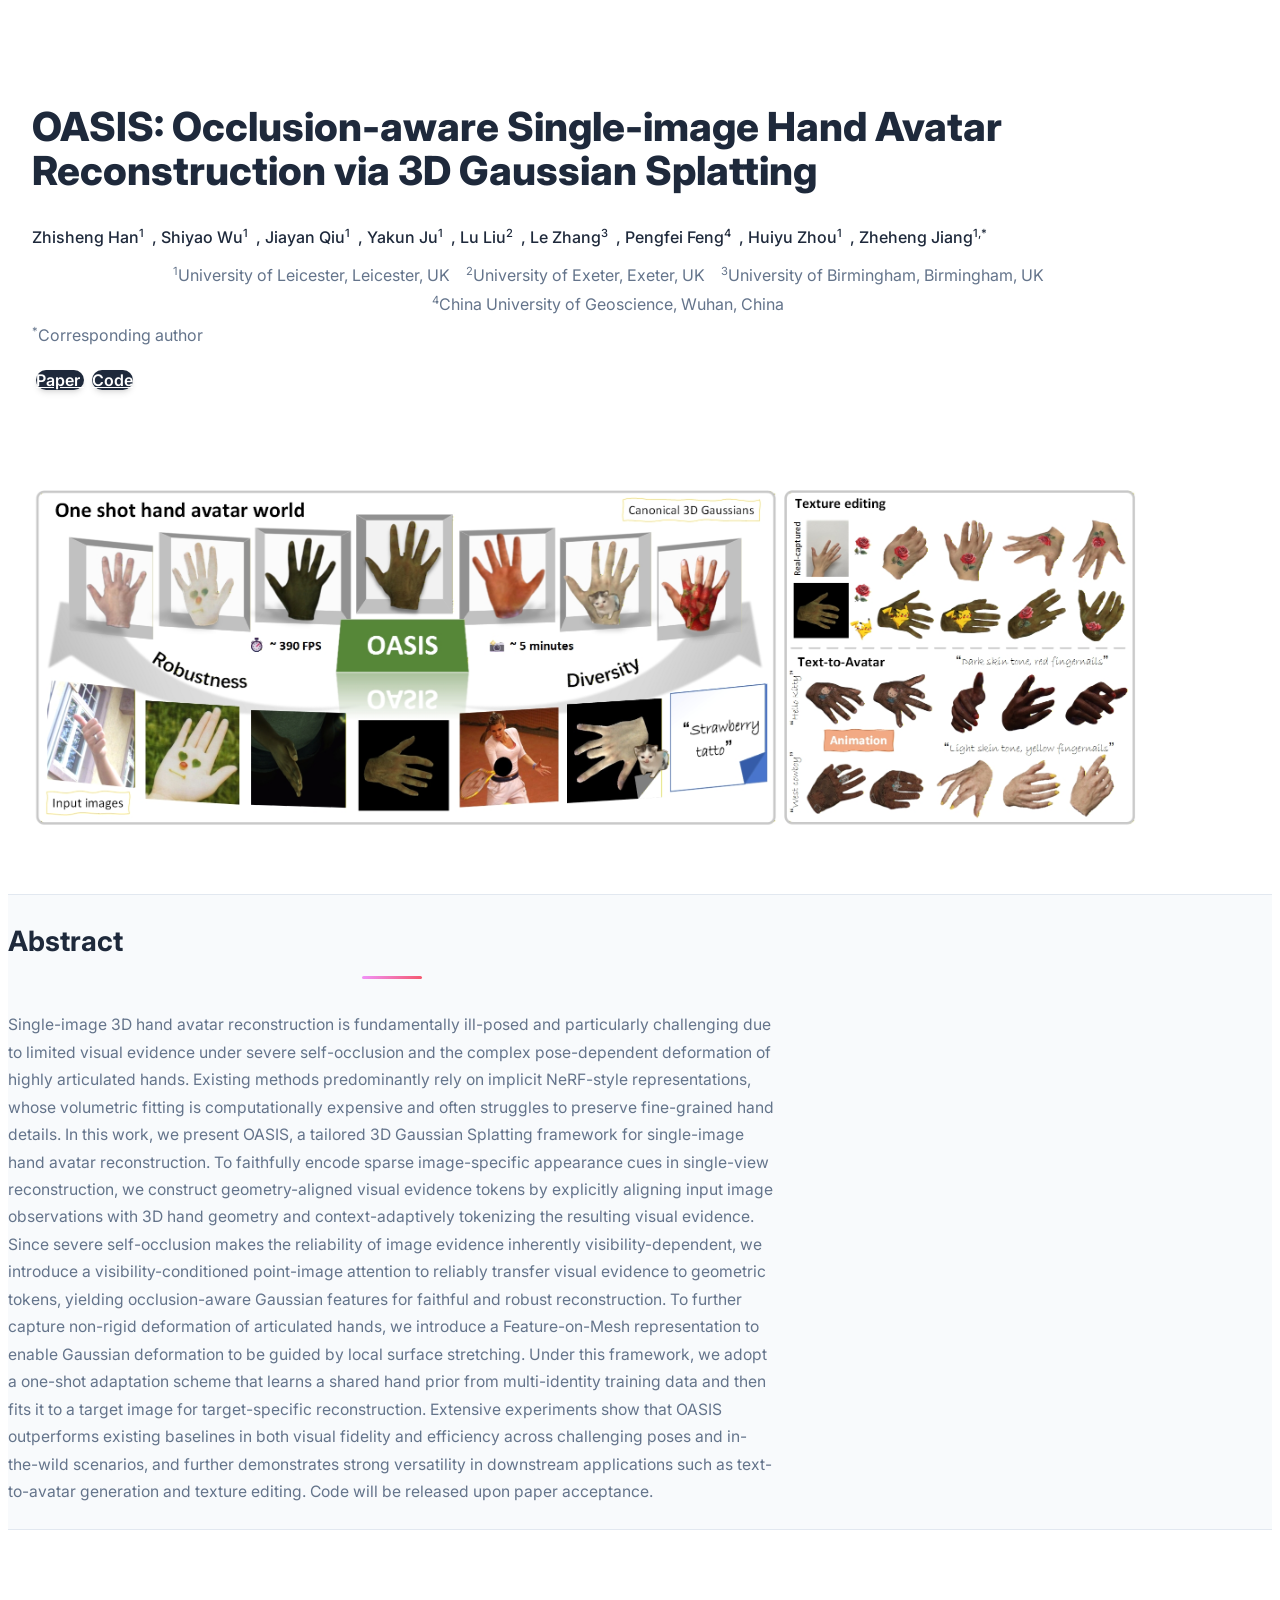
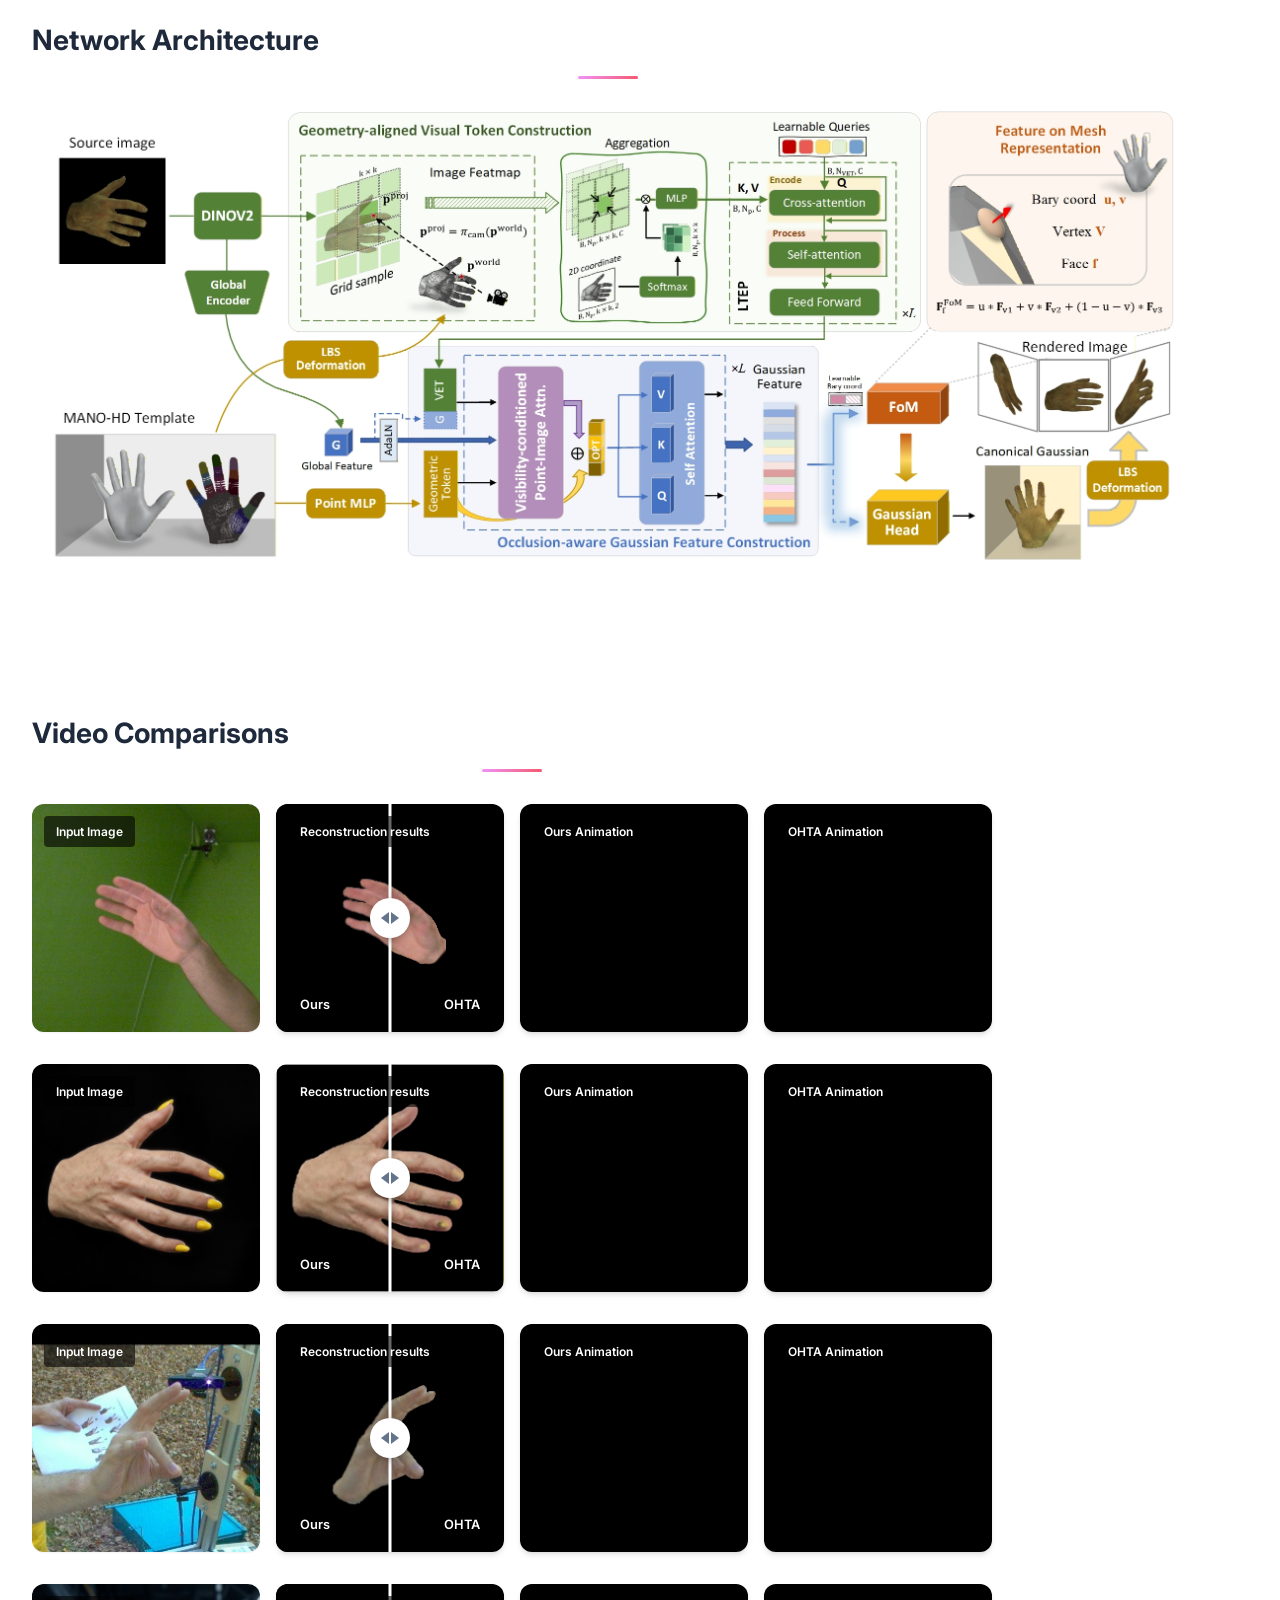
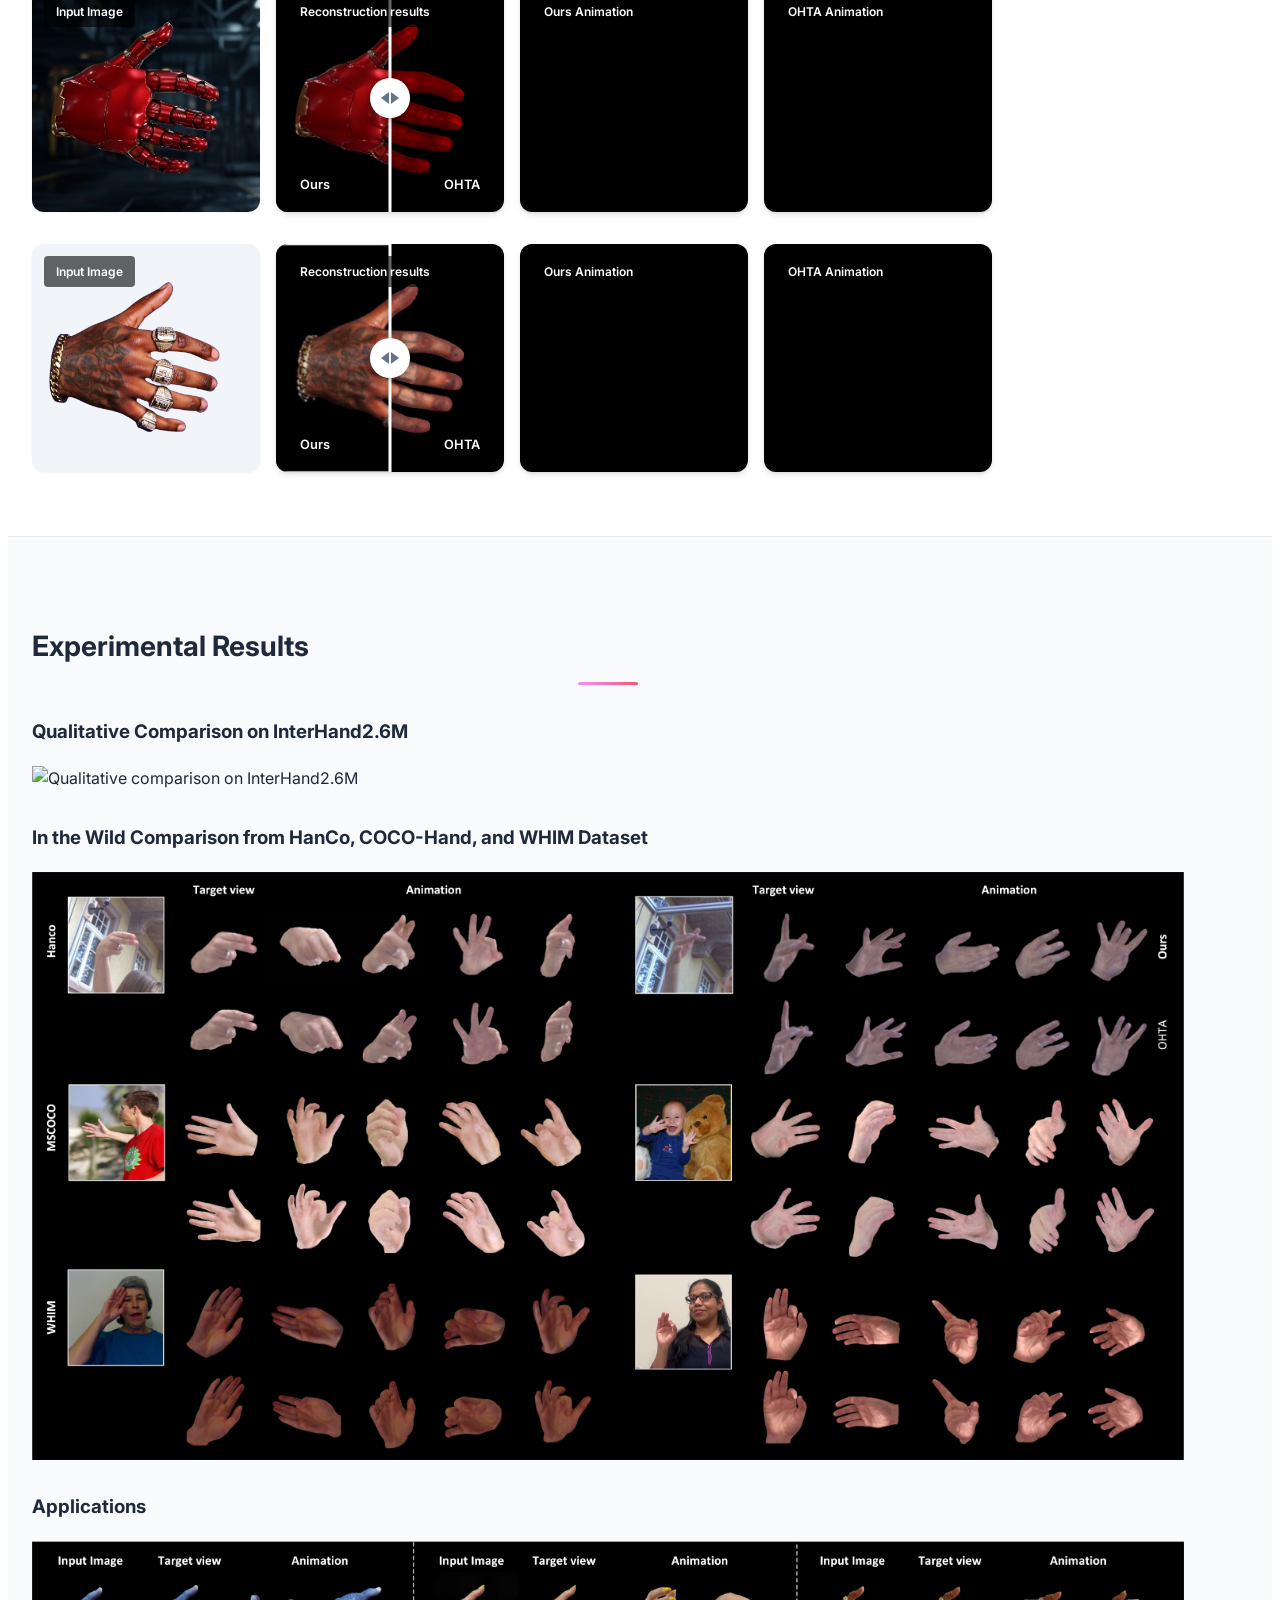
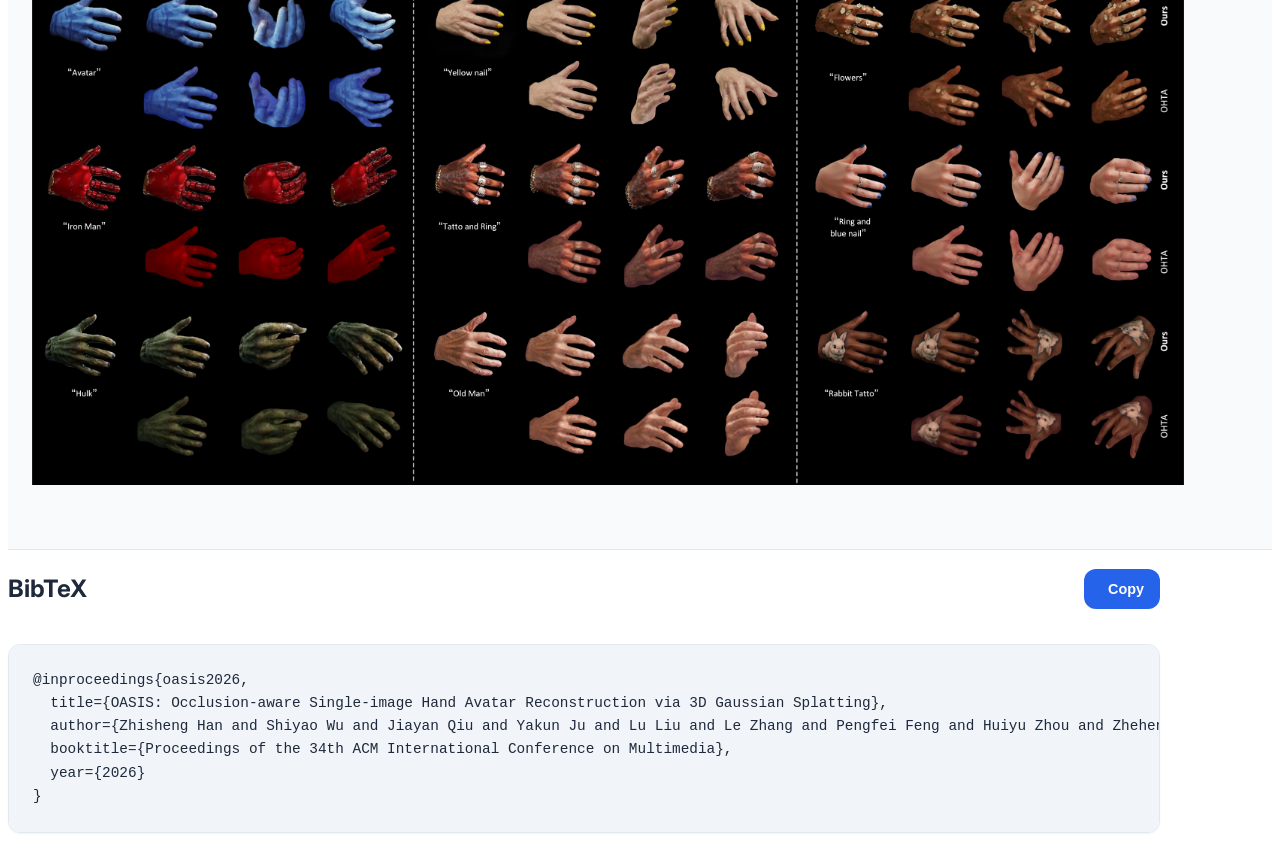
==== commit 65b87c0d: "Remove duplicate demo row" ====
--- a/index.html
+++ b/index.html
@@ -373,16 +373,16 @@
           </div>
         </div>
 
-        Row 3
+        <!-- Row 4 -->
         <div class="video-demo-row">
           <div class="video-demo-image">
-            <img src="static/images/carousel6.jpg" alt="Input Image 3" style="width:100%; height:100%; object-fit:cover; display:block;">
+            <img src="static/images/carousel2.jpg" alt="Input Image 3" style="width:100%; height:100%; object-fit:cover; display:block;">
             <span class="video-demo-label-image">Input Image</span>
           </div>
           <div class="comparison-slider video-demo-compare">
-            <img class="comp-img-bottom" src="static/images/carousel6-ohta.png" alt="Ours Preview 3">
+            <img class="comp-img-bottom" src="static/images/carousel2-ohta.png" alt="Ours Preview 3">
             <div class="comp-img-top-wrapper">
-              <img src="static/images/carousel6-ours.png" alt="OHTA Preview 3">
+              <img src="static/images/carousel2-ours.jpg" alt="OHTA Preview 3">
             </div>
             <div class="comp-divider"></div>
             <div class="comp-handle"></div>
@@ -392,49 +392,18 @@
           </div>
           <div class="video-demo-single-video">
             <video autoplay muted loop playsinline preload="metadata" style="width:100%; height:100%; object-fit:cover;">
-              <source src="static/videos/carousel5-ours.mp4" type="video/mp4">
+              <source src="static/videos/carousel2-ours.mp4" type="video/mp4">
             </video>
             <span class="video-demo-label-video">Ours Animation</span>
           </div>
           <div class="video-demo-single-video">
             <video autoplay muted loop playsinline preload="metadata" style="width:100%; height:100%; object-fit:cover;">
-              <source src="static/videos/carousel5-ohta.mp4" type="video/mp4">
+              <source src="static/videos/carousel2-ohta.mp4" type="video/mp4">
             </video>
             <span class="video-demo-label-video">OHTA Animation</span>
           </div>
         </div>
-
-        <!-- Row 3 -->
-        <div class="video-demo-row">
-          <div class="video-demo-image">
-            <img src="static/images/carousel2.jpg" alt="Input Image 3" style="width:100%; height:100%; object-fit:cover; display:block;">
-            <span class="video-demo-label-image">Input Image</span>
-          </div>
-          <div class="comparison-slider video-demo-compare">
-            <img class="comp-img-bottom" src="static/images/carousel2-ohta.png" alt="Ours Preview 3">
-            <div class="comp-img-top-wrapper">
-              <img src="static/images/carousel2-ours.jpg" alt="OHTA Preview 3">
-            </div>
-            <div class="comp-divider"></div>
-            <div class="comp-handle"></div>
-            <span class="comp-label comp-label-left">Ours</span>
-            <span class="comp-label comp-label-right">OHTA</span>
-            <span class="video-demo-label-image">Reconstruction results</span>
-          </div>
-          <div class="video-demo-single-video">
-            <video autoplay muted loop playsinline preload="metadata" style="width:100%; height:100%; object-fit:cover;">
-              <source src="static/videos/carousel2-ours.mp4" type="video/mp4">
-            </video>
-            <span class="video-demo-label-video">Ours Animation</span>
-          </div>
-          <div class="video-demo-single-video">
-            <video autoplay muted loop playsinline preload="metadata" style="width:100%; height:100%; object-fit:cover;">
-              <source src="static/videos/carousel2-ohta.mp4" type="video/mp4">
-            </video>
-            <span class="video-demo-label-video">OHTA Animation</span>
-          </div>
-        </div>
-        <!-- Row 4 -->
+        <!-- Row 5 -->
         <div class="video-demo-row">
           <div class="video-demo-image">
             <img src="static/images/carousel4.png" alt="Input Image 4" style="width:100%; height:100%; object-fit:cover; display:block;">
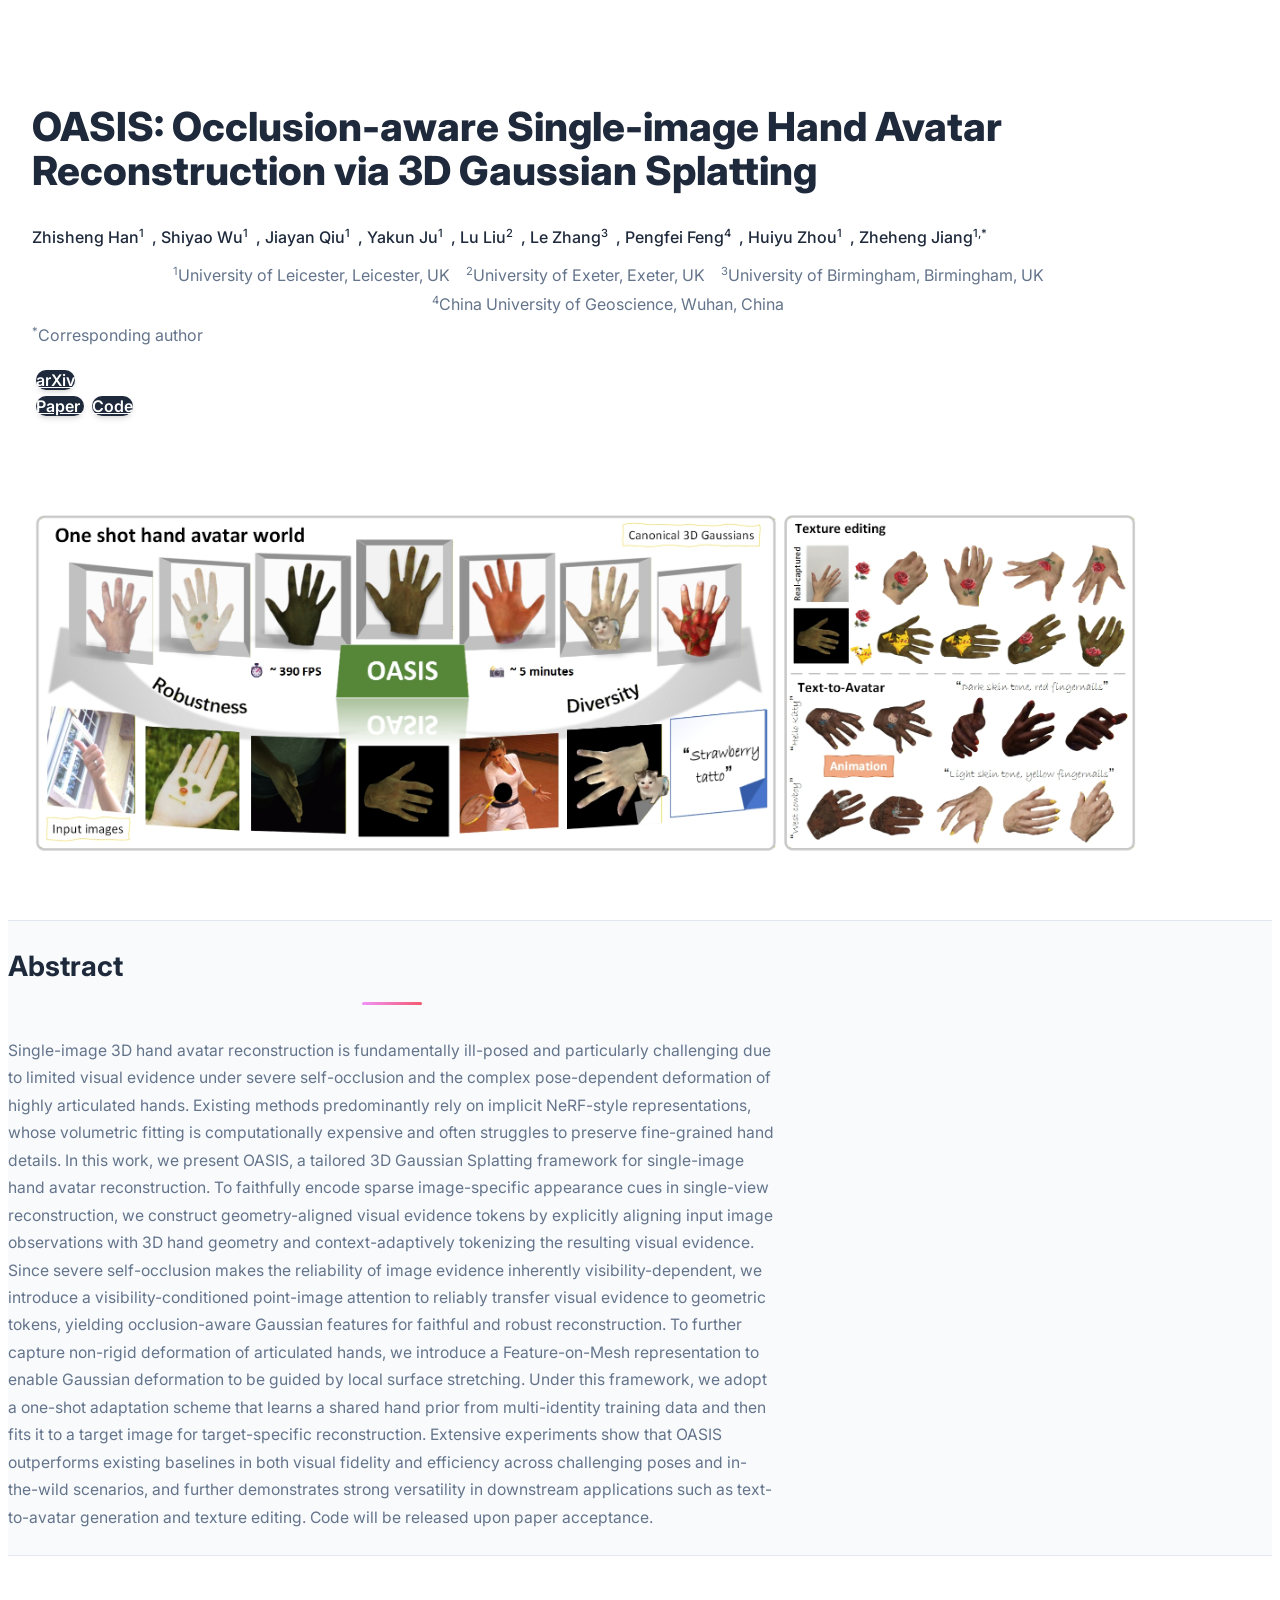
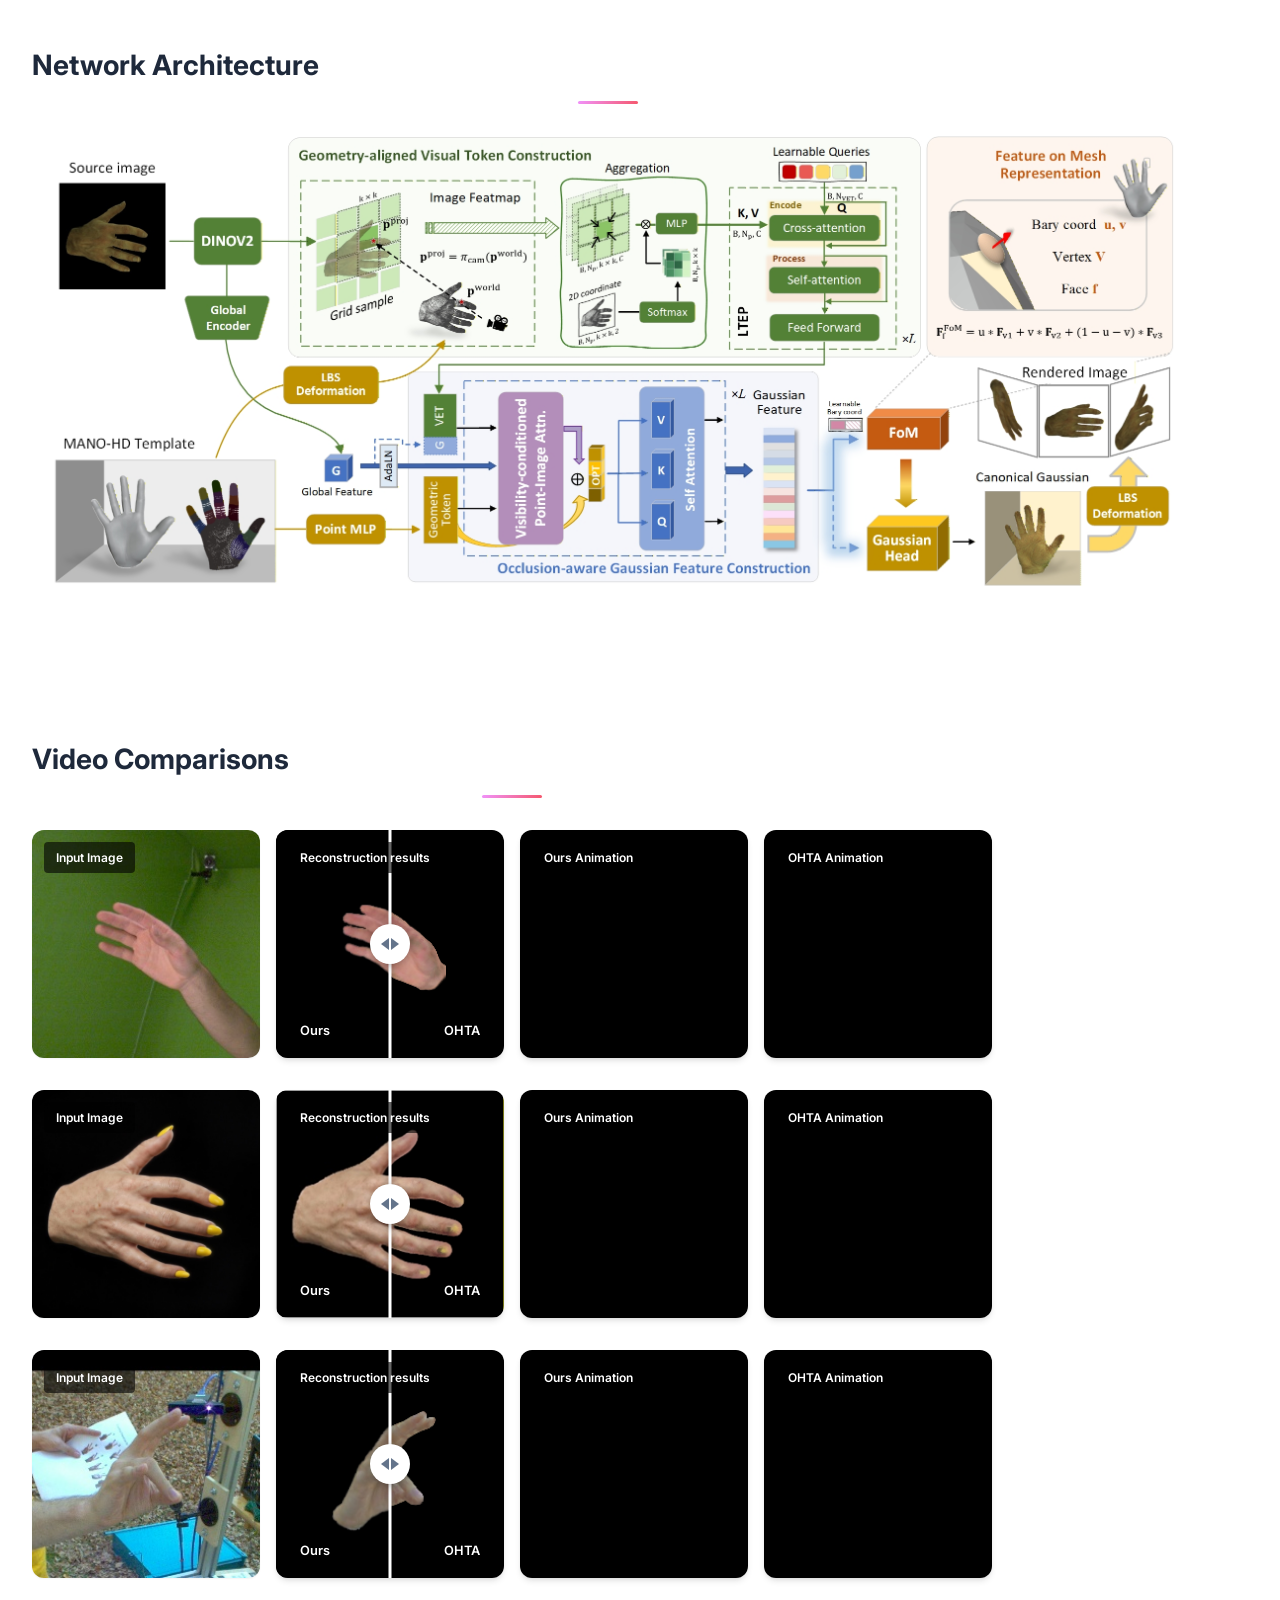
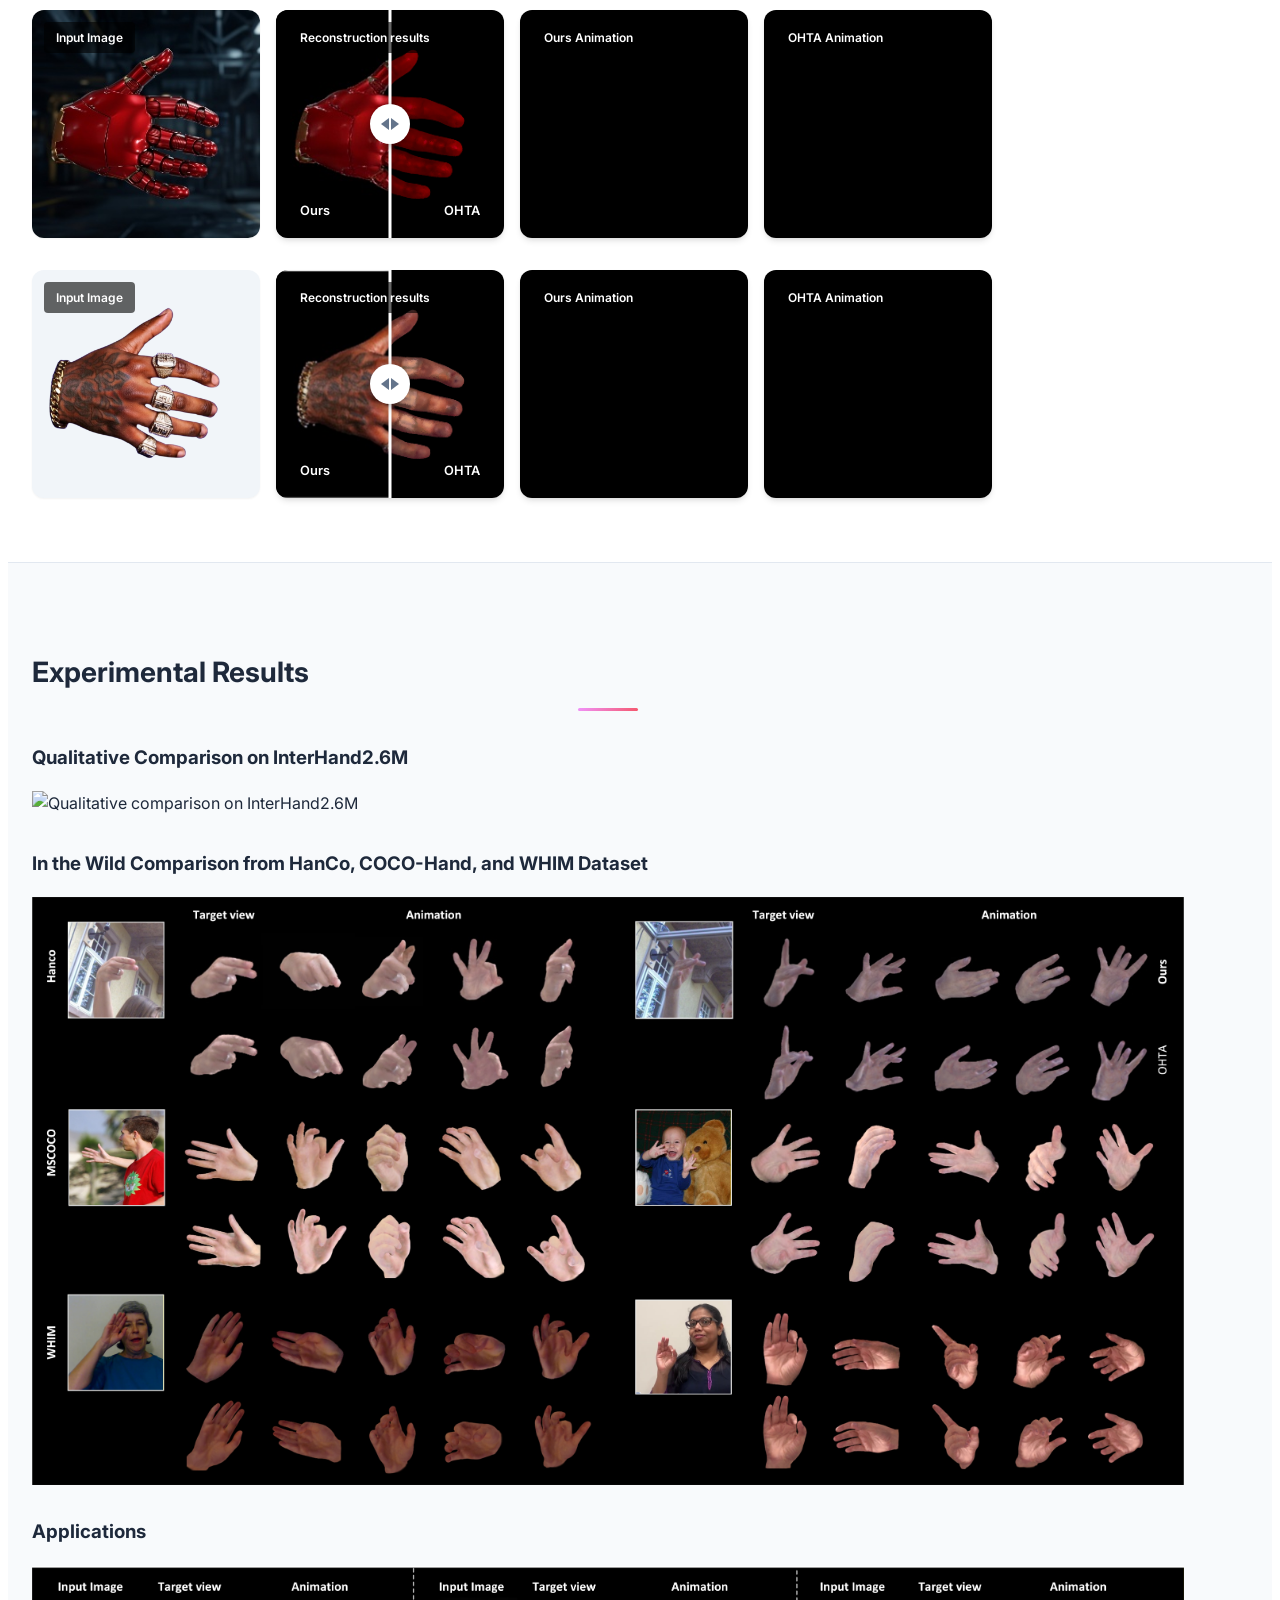
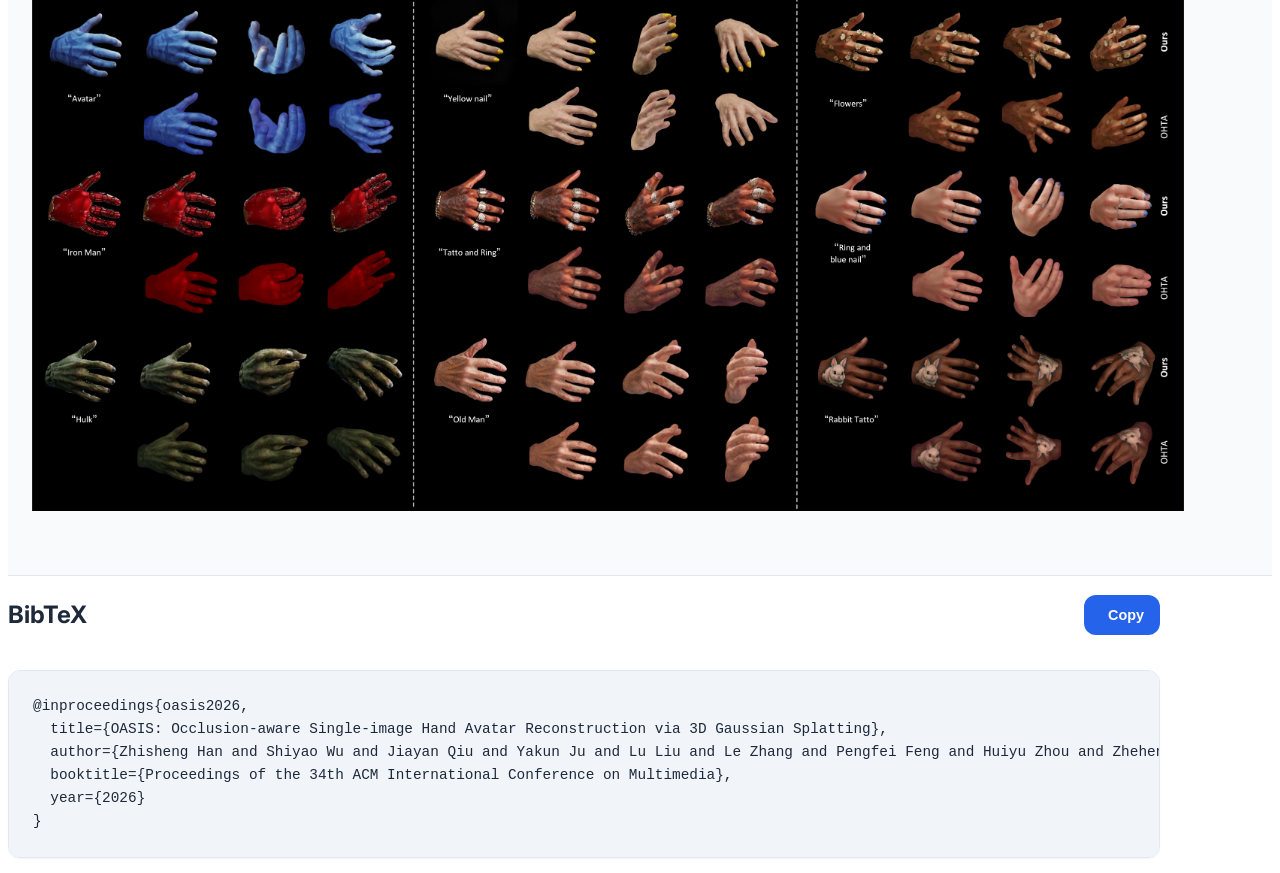
==== commit a5188cb1: "Add arXiv link" ====
--- a/index.html
+++ b/index.html
@@ -208,6 +208,15 @@
             <div class="is-size-6 publication-corresponding">
               <span><sup>*</sup>Corresponding author</span>
             </div>
+                  <span class="link-block">
+                    <a href="https://arxiv.org/abs/2607.29633" target="_blank"
+                    class="external-link button is-normal is-rounded is-dark">
+                    <span class="icon">
+                      <i class="fas fa-file-pdf"></i>
+                    </span>
+                    <span>arXiv</span>
+                  </a>
+                </span>
 
                   <div class="column has-text-centered">
                     <div class="publication-links">
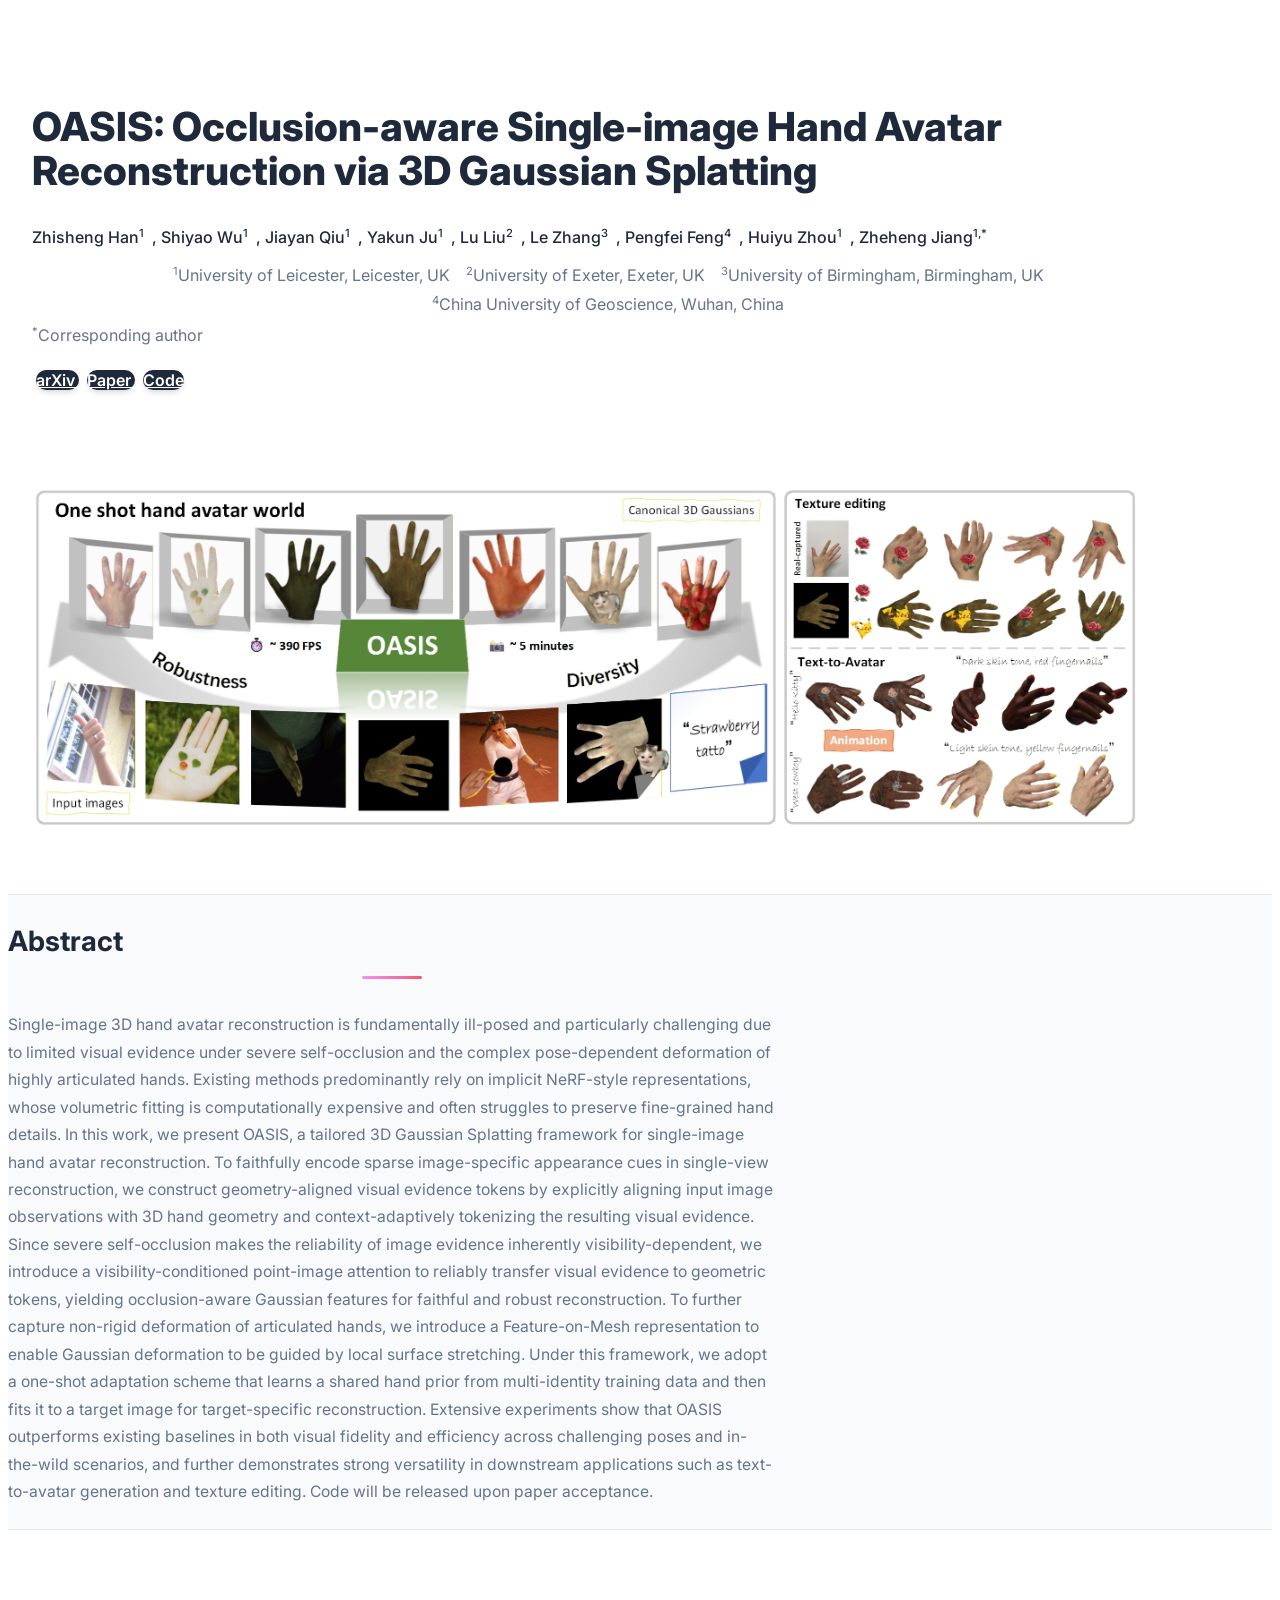
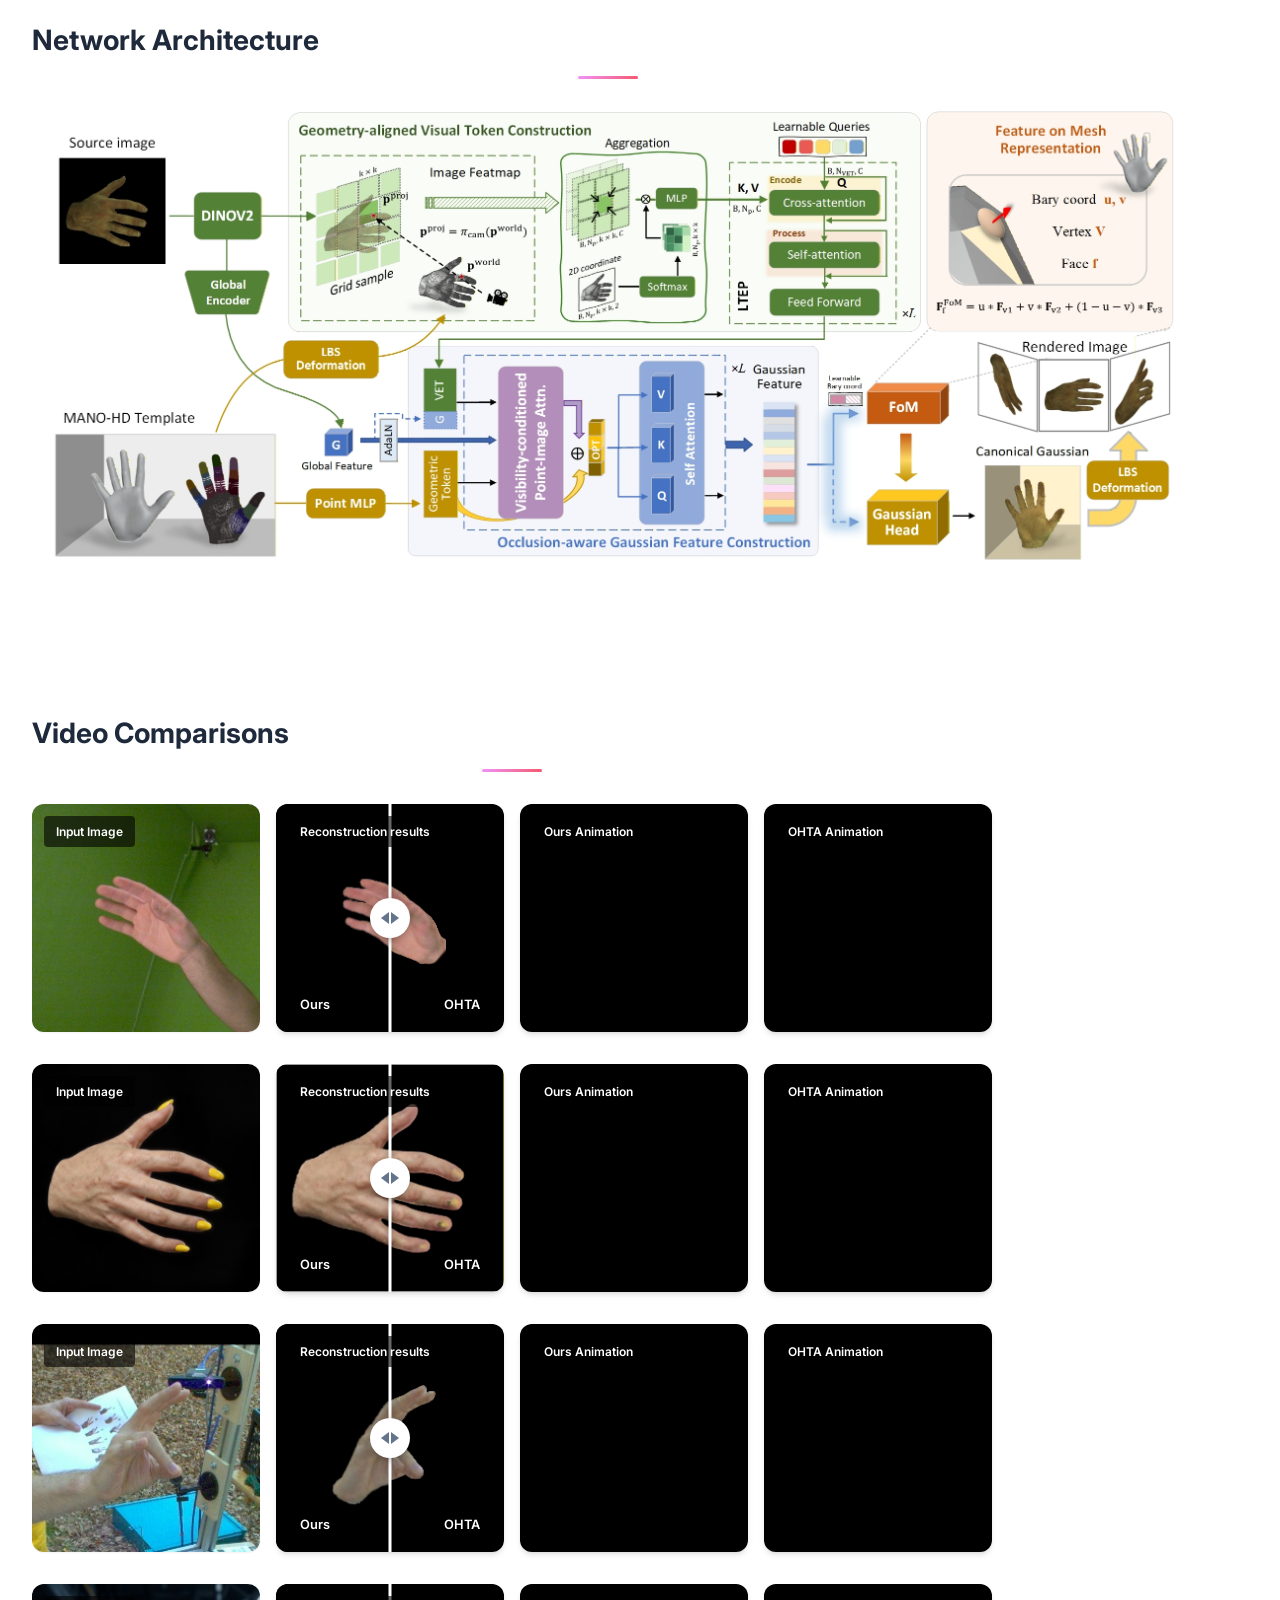
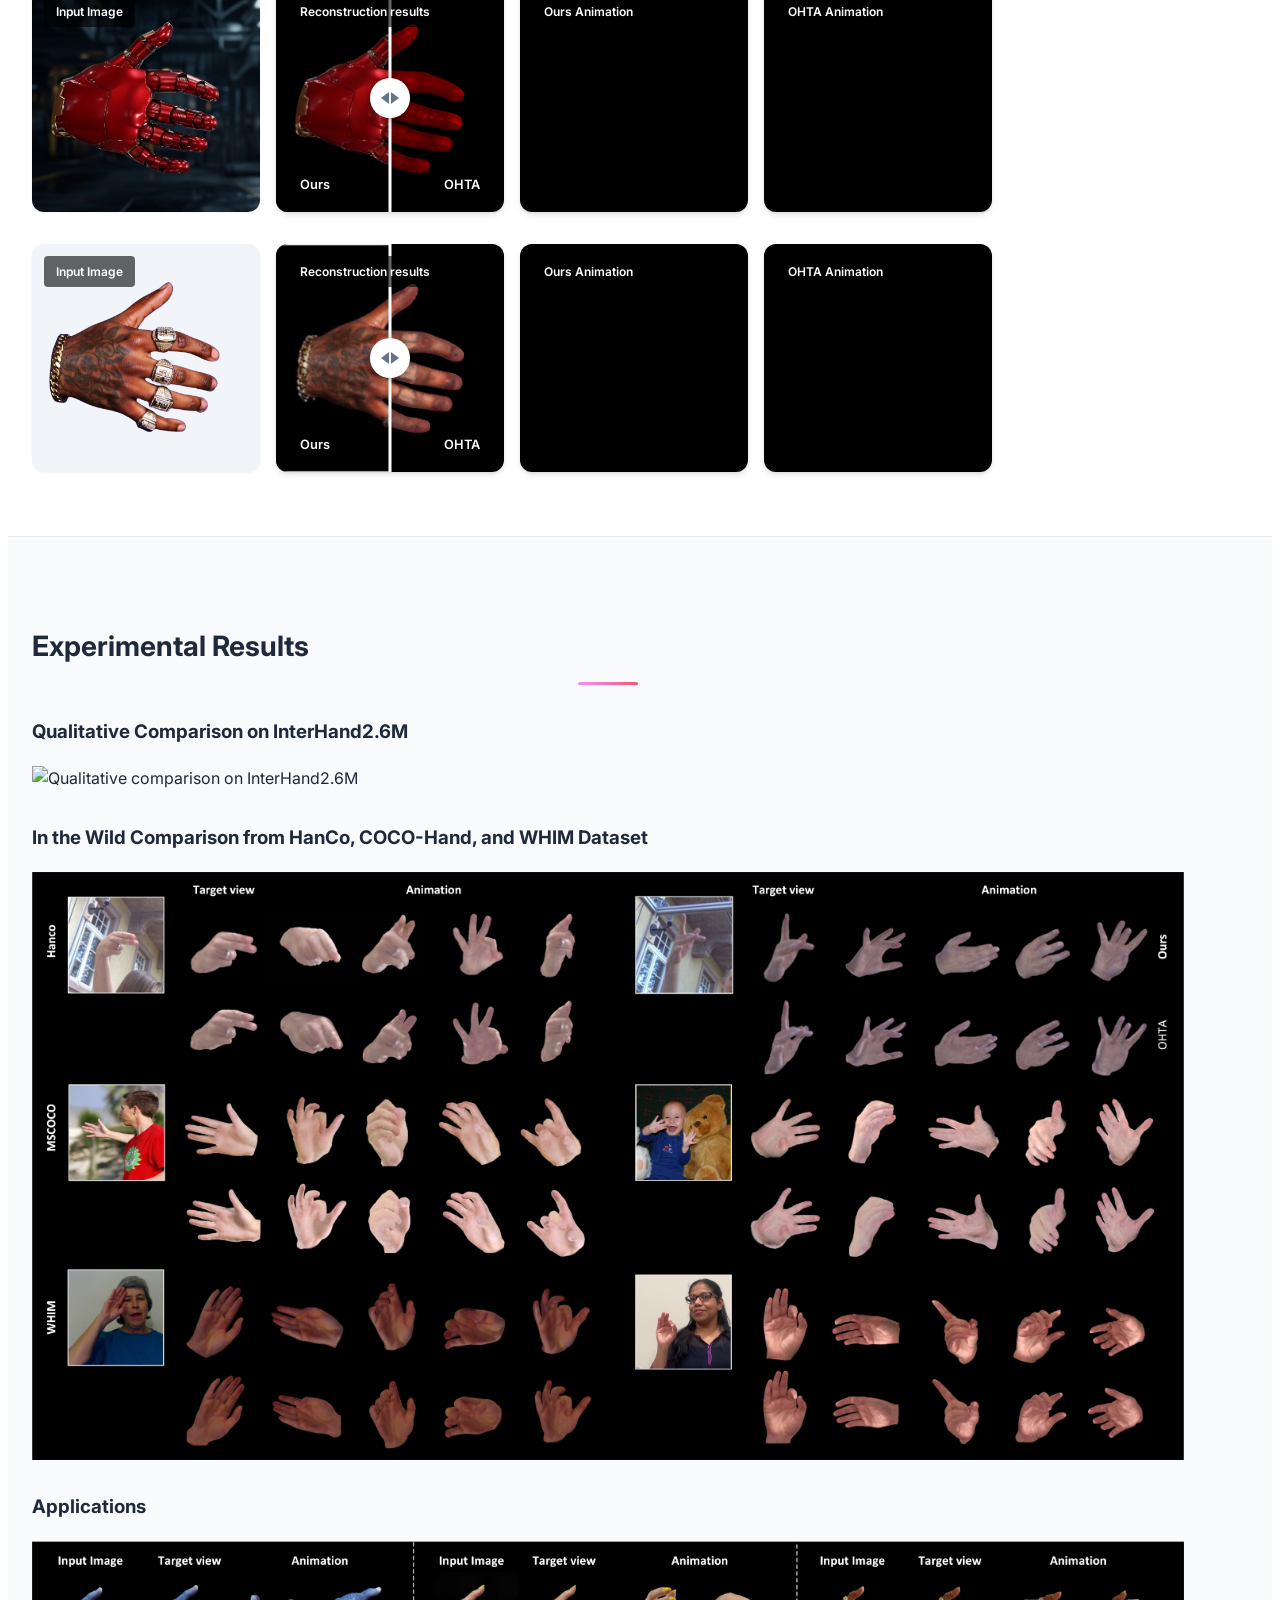
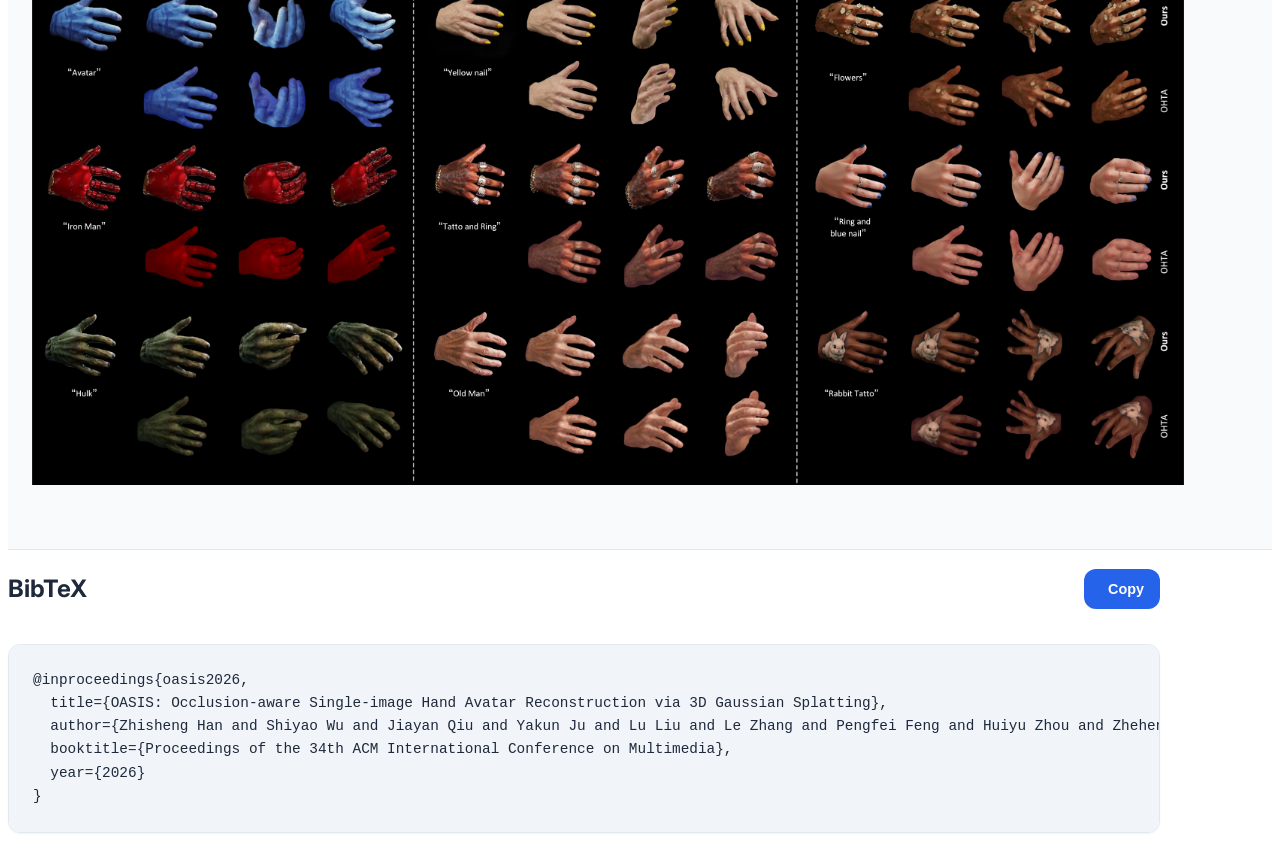
==== commit ce159ec8: "Fix arXiv link placement" ====
--- a/index.html
+++ b/index.html
@@ -208,18 +208,19 @@
             <div class="is-size-6 publication-corresponding">
               <span><sup>*</sup>Corresponding author</span>
             </div>
-                  <span class="link-block">
-                    <a href="https://arxiv.org/abs/2607.29633" target="_blank"
-                    class="external-link button is-normal is-rounded is-dark">
-                    <span class="icon">
-                      <i class="fas fa-file-pdf"></i>
-                    </span>
-                    <span>arXiv</span>
-                  </a>
-                </span>
 
                   <div class="column has-text-centered">
                     <div class="publication-links">
+                      <span class="link-block">
+                        <a href="https://arxiv.org/abs/2607.29633" target="_blank"
+                        class="external-link button is-normal is-rounded is-dark">
+                        <span class="icon">
+                          <i class="fas fa-file-pdf"></i>
+                        </span>
+                        <span>arXiv</span>
+                      </a>
+                    </span>
+
                       <span class="link-block">
                         <a href="static/pdfs/OASIS_camera_ready.pdf" target="_blank"
                         class="external-link button is-normal is-rounded is-dark">
